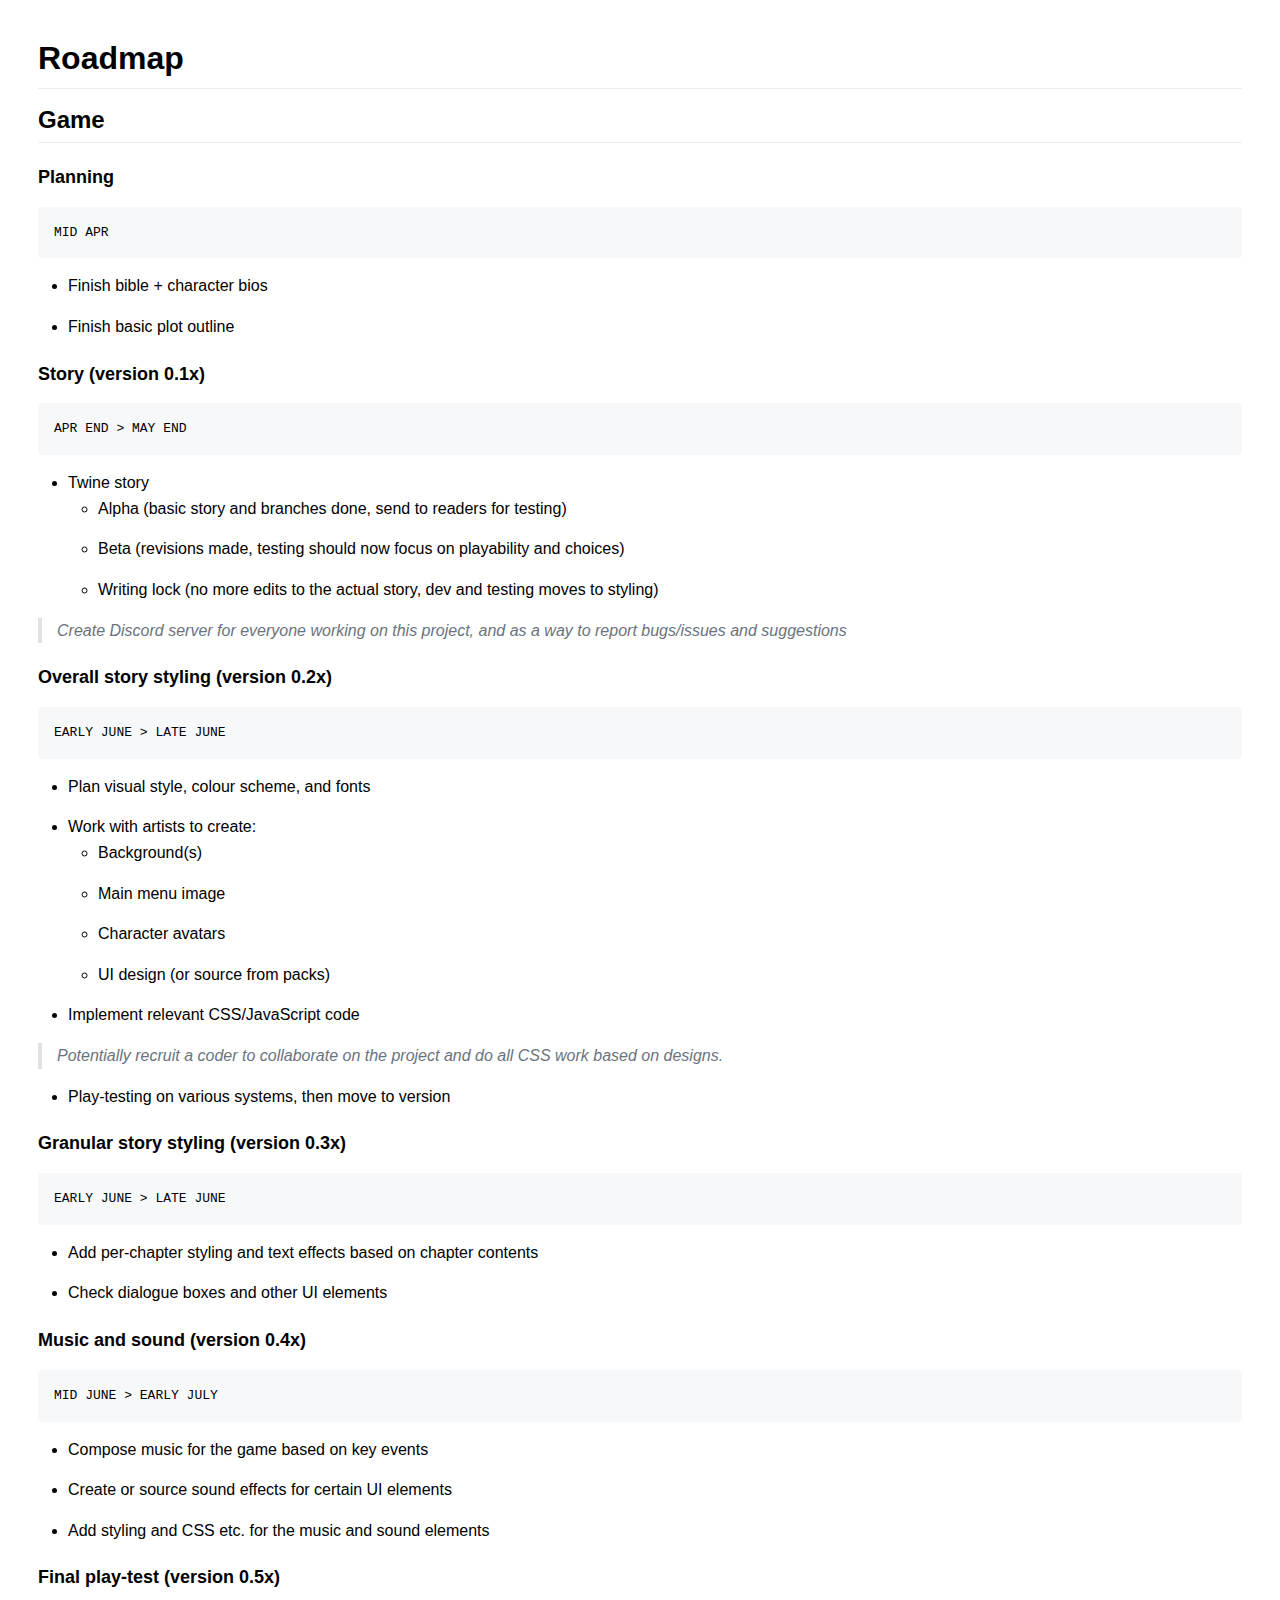
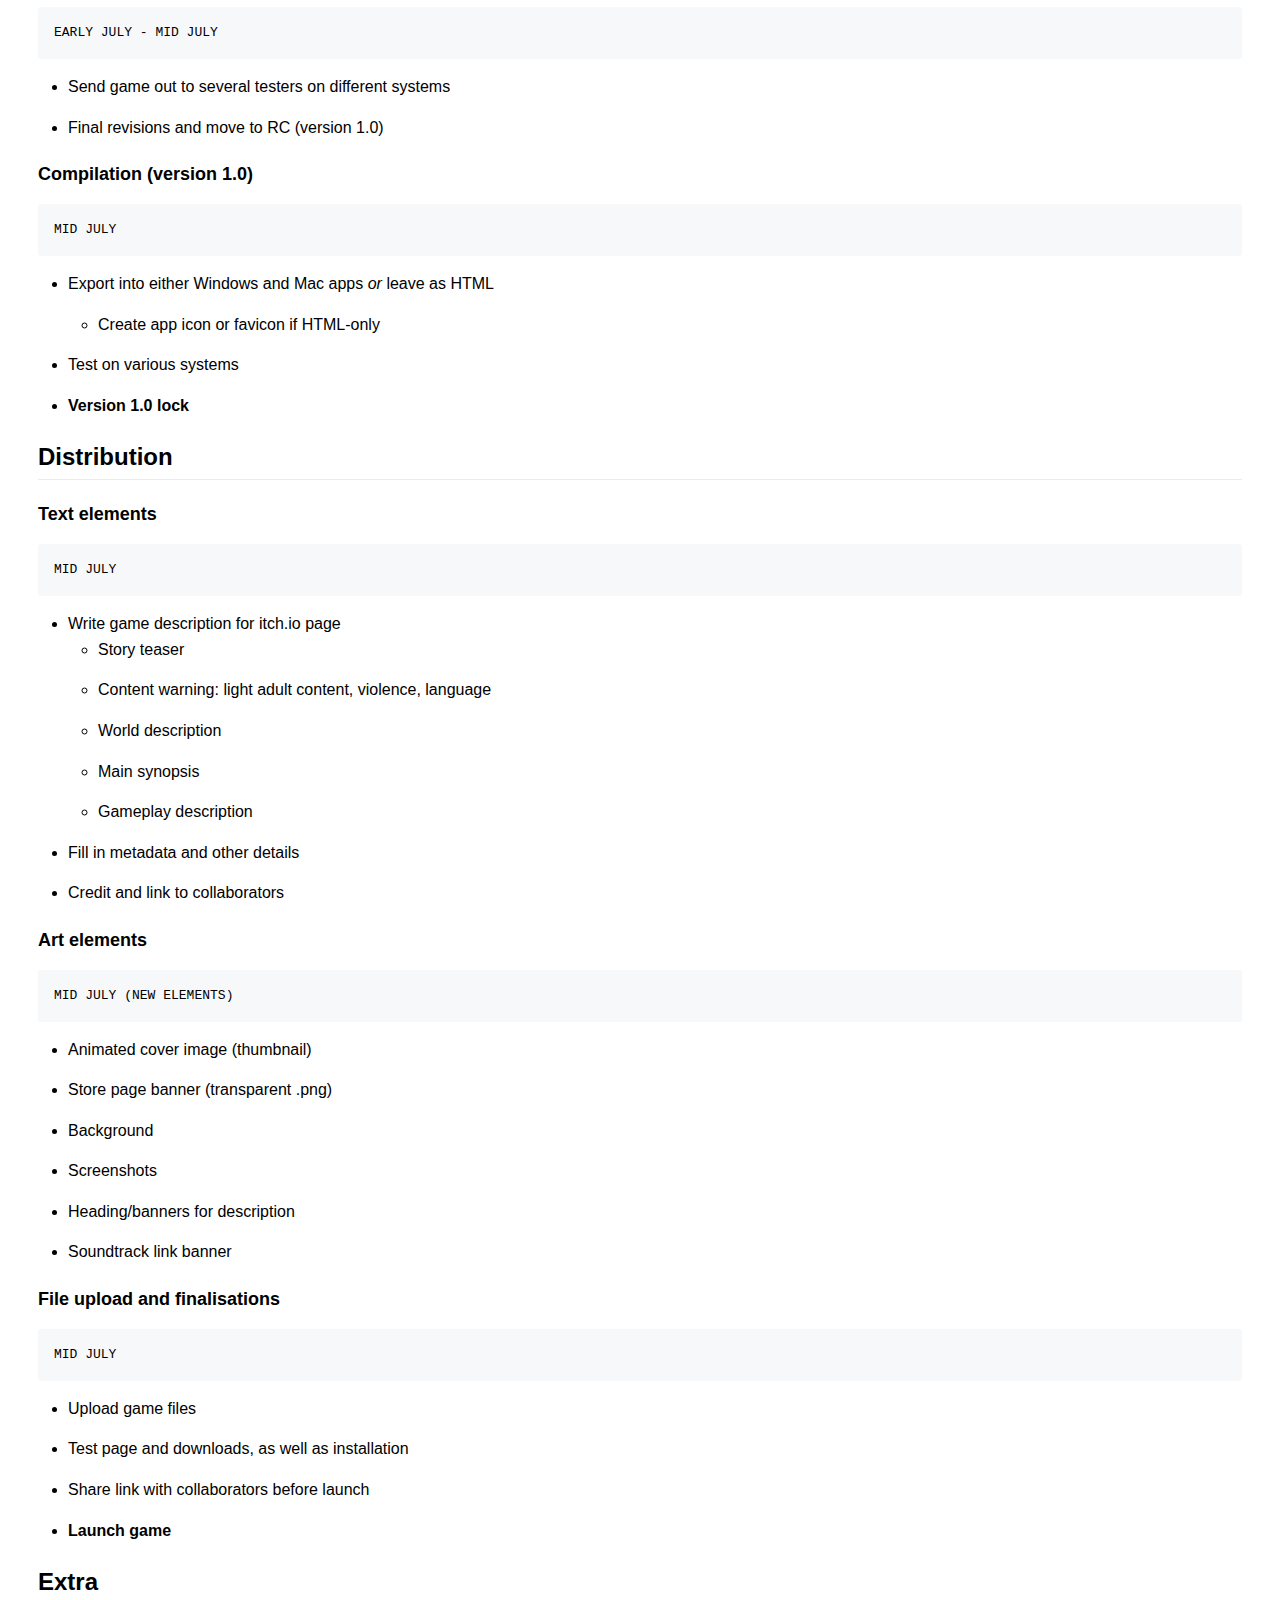
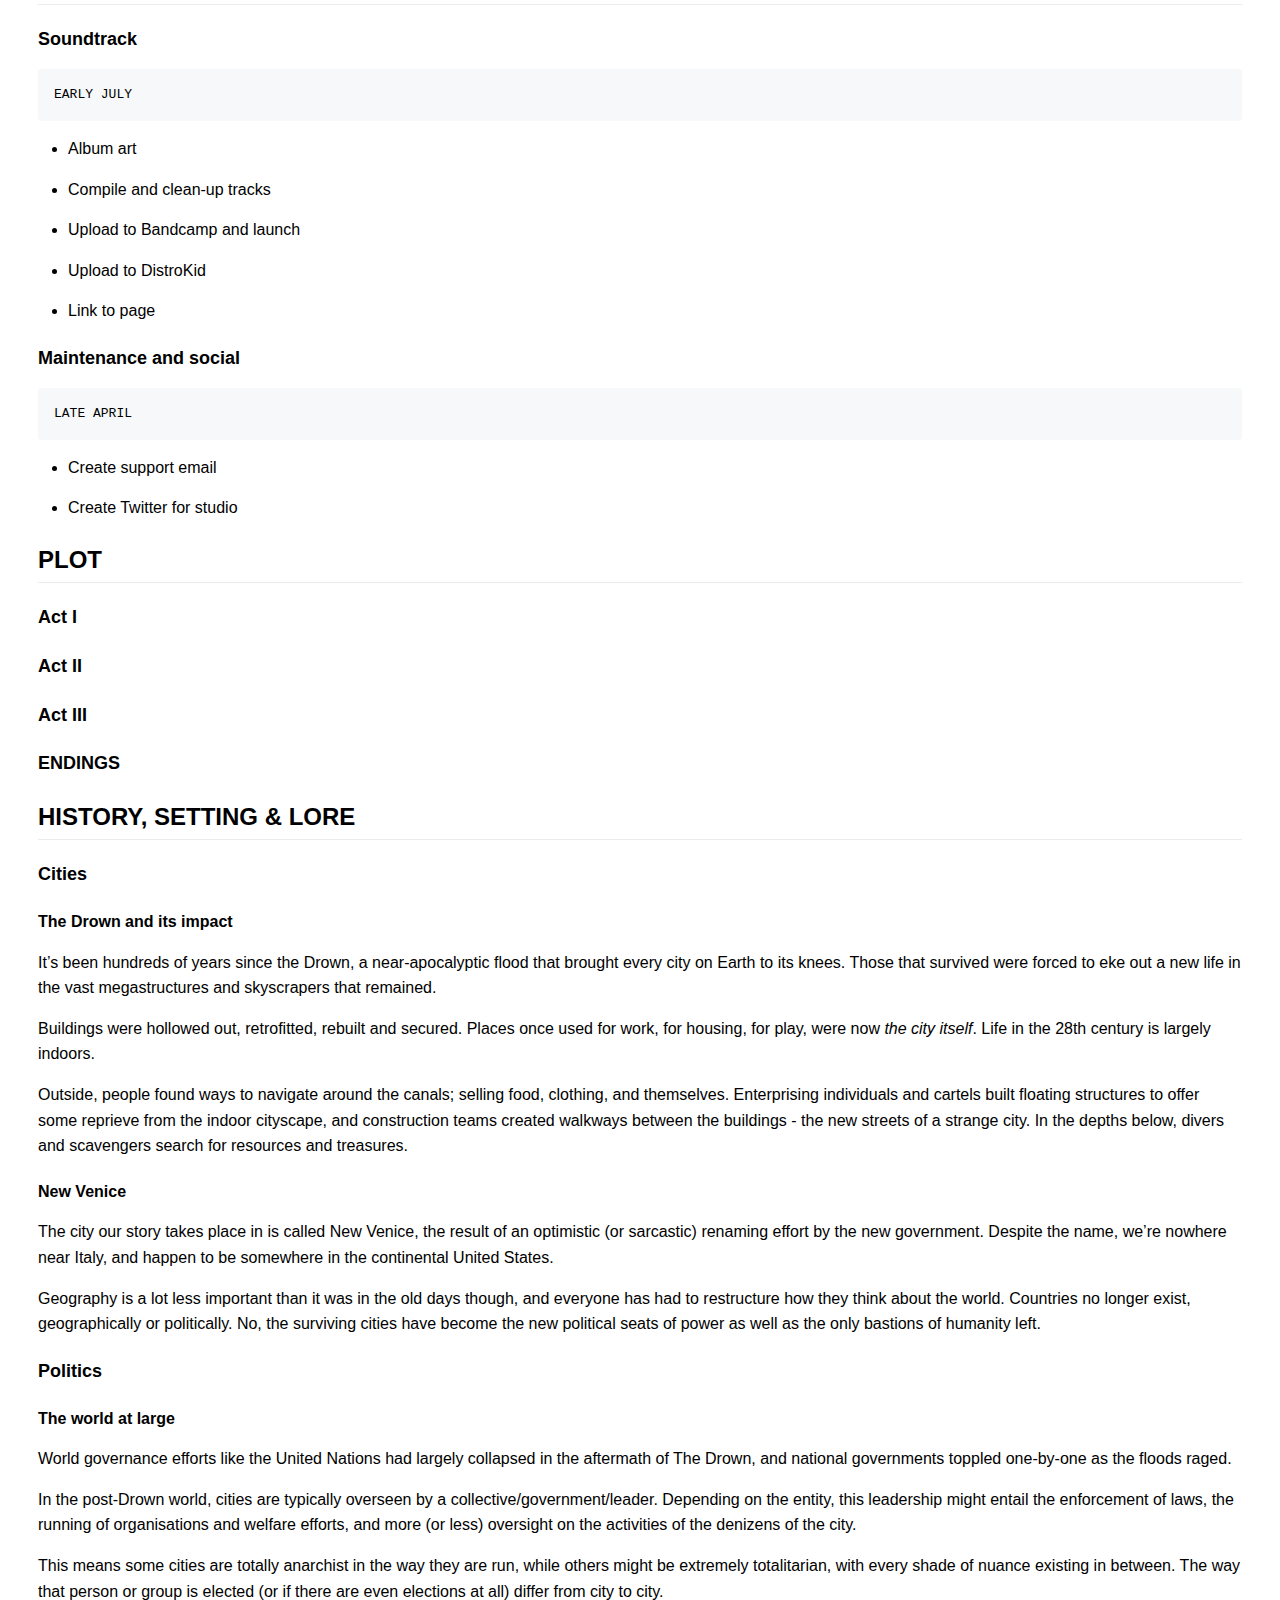
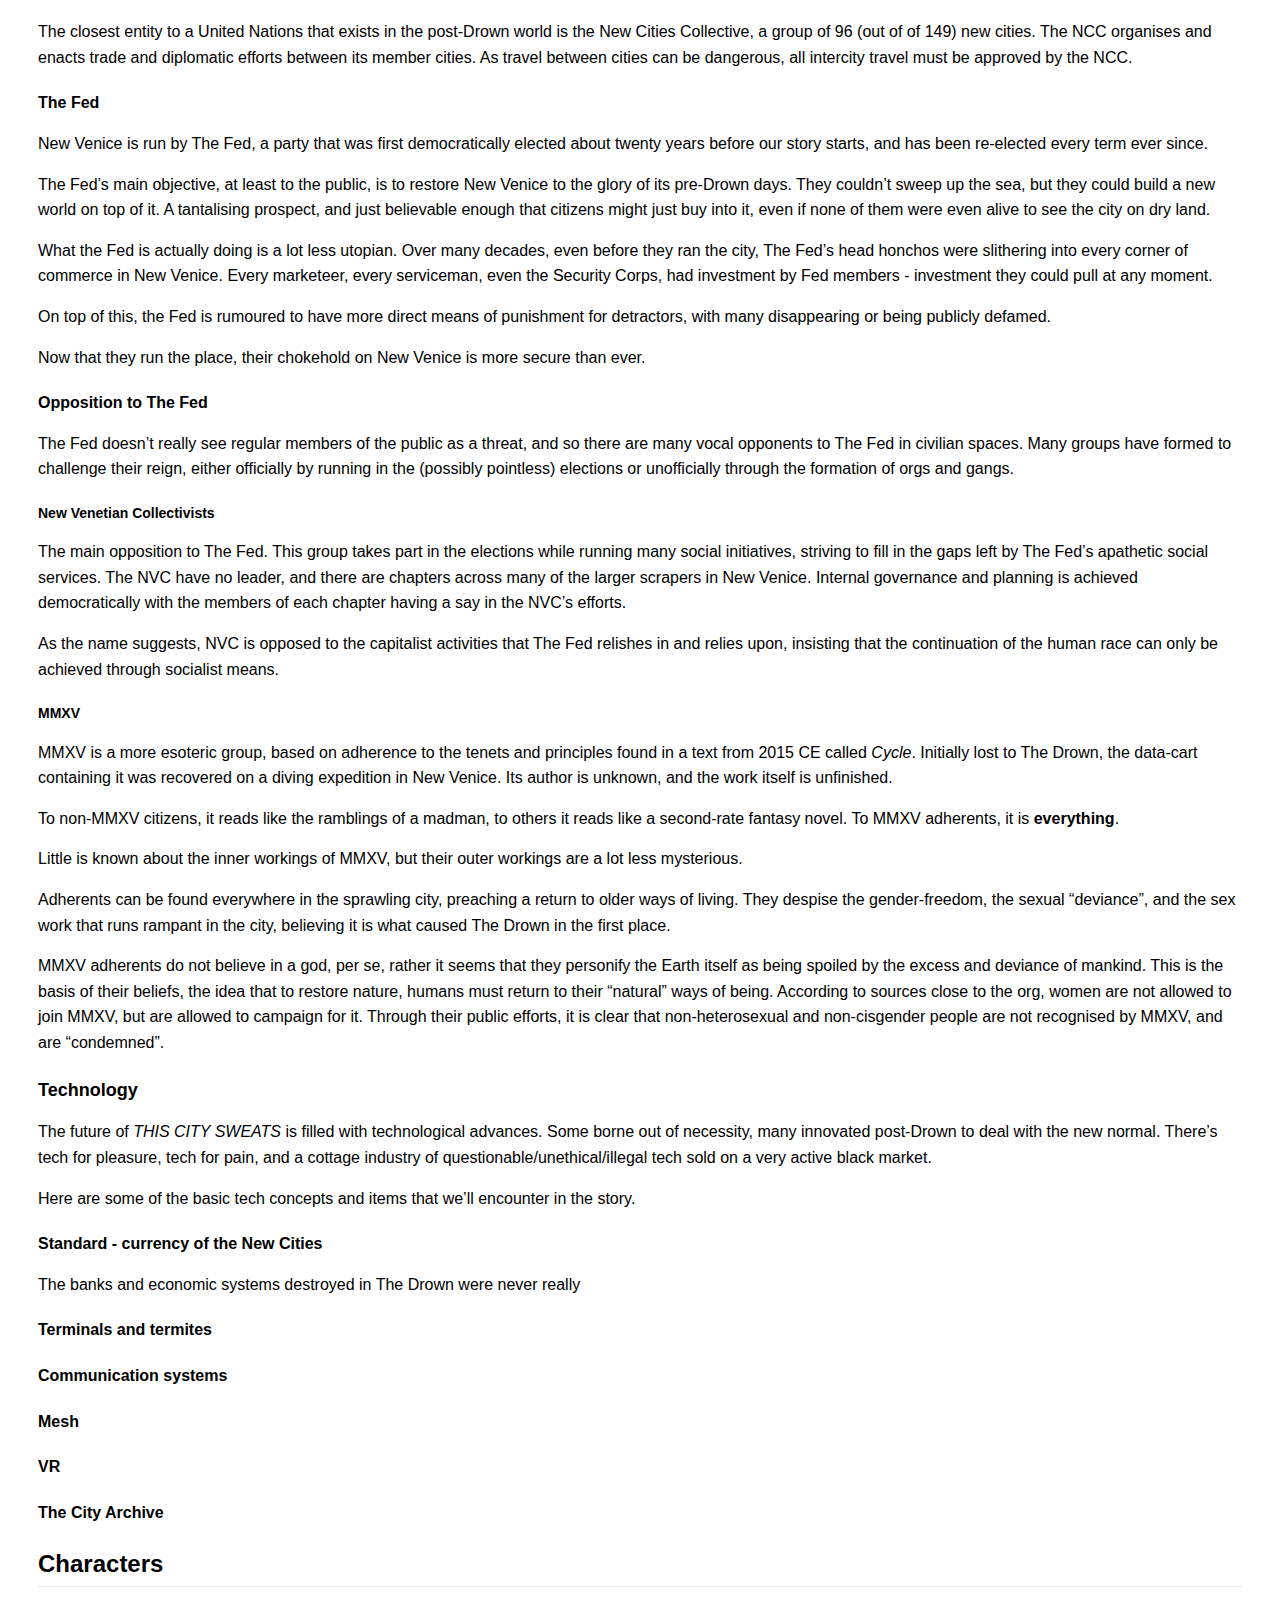
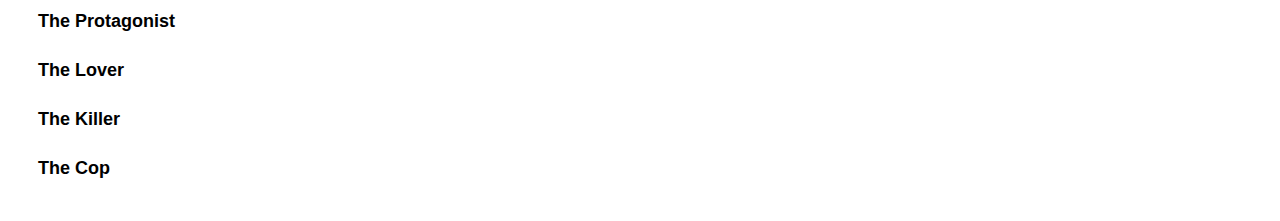
==== index.html @ cfbf61d2 "thiscitysweats_info" ====
<!DOCTYPE html>
<html>
	<head>
		<meta name="viewport" content="width=device-width, initial-scale=1.0">
		<meta charset="utf-8" />
		<link rel="stylesheet" type="text/css" href="css/style.css" />
		<title>Roadmap</title>
	</head>
<body>
<h1>Roadmap</h1>

<h2>Game</h2>

<h3>Planning</h3>

<pre><code>MID APR</code></pre>

<ul>
	<li>Finish bible + character bios</li>
	<li>Finish basic plot outline</li>
</ul>

<h3>Story (version 0.1x)</h3>

<pre><code>APR END &gt; MAY END</code></pre>

<ul>
	<li>Twine story

		<ul>
			<li>Alpha (basic story and branches done, send to readers for testing)</li>
			<li>Beta (revisions made, testing should now focus on playability and choices)</li>
			<li>Writing lock (no more edits to the actual story, dev and testing moves to styling)</li>
		</ul></li>
</ul>

<blockquote>
<p><em>Create Discord server for everyone working on this project, and as a way to report bugs/issues and suggestions </em></p>
</blockquote>

<h3>Overall story styling (version 0.2x)</h3>

<pre><code>EARLY JUNE &gt; LATE JUNE</code></pre>

<ul>
	<li>Plan visual style, colour scheme, and fonts</li>
	<li>Work with artists to create:

		<ul>
			<li>Background(s)</li>
			<li>Main menu image</li>
			<li>Character avatars</li>
			<li>UI design (or source from packs)</li>
		</ul></li>
	<li>Implement relevant CSS/JavaScript code</li>
</ul>

<blockquote>
<p><em>Potentially recruit a coder to collaborate on the project and do all CSS work based on designs.</em></p>
</blockquote>

<ul>
	<li>Play-testing on various systems, then move to version</li>
</ul>

<h3>Granular story styling (version 0.3x)</h3>

<pre><code>EARLY JUNE &gt; LATE JUNE</code></pre>

<ul>
	<li>Add per-chapter styling and text effects based on chapter contents</li>
	<li>Check dialogue boxes and other UI elements</li>
</ul>

<h3>Music and sound (version 0.4x)</h3>

<pre><code>MID JUNE &gt; EARLY JULY</code></pre>

<ul>
	<li>Compose music for the game based on key events</li>
	<li>Create or source sound effects for certain UI elements</li>
	<li>Add styling and CSS etc. for the music and sound elements </li>
</ul>

<h3>Final play-test (version 0.5x)</h3>

<pre><code>EARLY JULY - MID JULY</code></pre>

<ul>
	<li>Send game out to several testers on different systems</li>
	<li>Final revisions and move to RC (version 1.0)</li>
</ul>

<h3>Compilation (version 1.0)</h3>

<pre><code>MID JULY</code></pre>

<ul>
	<li>Export into either Windows and Mac apps <em>or </em>leave as HTML

		<ul>
			<li>Create app icon or favicon if HTML-only</li>
		</ul></li>
	<li>Test on various systems</li>
	<li><strong>Version 1.0 lock</strong></li>
</ul>

<h2>Distribution</h2>

<h3>Text elements</h3>

<pre><code>MID JULY</code></pre>

<ul>
	<li>Write game description for itch.io page

		<ul>
			<li>Story teaser</li>
			<li>Content warning: light adult content, violence, language</li>
			<li>World description</li>
			<li>Main synopsis</li>
			<li>Gameplay description</li>
		</ul></li>
	<li>Fill in metadata and other details</li>
	<li>Credit and link to collaborators</li>
</ul>

<h3>Art elements</h3>

<pre><code>MID JULY (NEW ELEMENTS)</code></pre>

<ul>
	<li>Animated cover image (thumbnail)</li>
	<li>Store page banner (transparent .png)</li>
	<li>Background</li>
	<li>Screenshots</li>
	<li>Heading/banners for description</li>
	<li>Soundtrack link banner</li>
</ul>

<h3>File upload and finalisations</h3>

<pre><code>MID JULY</code></pre>

<ul>
	<li>Upload game files</li>
	<li>Test page and downloads, as well as installation</li>
	<li>Share link with collaborators before launch</li>
	<li><strong>Launch game</strong></li>
</ul>

<h2>Extra</h2>

<h3>Soundtrack</h3>

<pre><code>EARLY JULY</code></pre>

<ul>
	<li>Album art</li>
	<li>Compile and clean-up tracks </li>
	<li>Upload to Bandcamp and launch</li>
	<li>Upload to DistroKid</li>
	<li>Link to page</li>
</ul>

<h3>Maintenance and social</h3>

<pre><code>LATE APRIL</code></pre>

<ul>
	<li>Create support email</li>
	<li>Create Twitter for studio</li>
</ul>

<h2>PLOT</h2>

<h3>Act I</h3>

<h3>Act II</h3>

<h3>Act III</h3>

<h3>ENDINGS</h3>

<h2>HISTORY, SETTING &amp; LORE</h2>

<h3>Cities</h3>

<h4>The Drown and its impact</h4>

<p>It’s been hundreds of years since the Drown, a near-apocalyptic flood that brought every city on Earth to its knees. Those that survived were forced to eke out a new life in the vast megastructures and skyscrapers that remained.</p>

<p>Buildings were hollowed out, retrofitted, rebuilt and secured. Places once used for work, for housing, for play, were now <em>the city itself</em>. Life in the 28th century is largely indoors.</p>

<p>Outside, people found ways to navigate around the canals; selling food, clothing, and themselves. Enterprising individuals and cartels built floating structures to offer some reprieve from the indoor cityscape, and construction teams created walkways between the buildings - the new streets of a strange city. In the depths below, divers and scavengers search for resources and treasures.</p>

<h4>New Venice</h4>

<p>The city our story takes place in is called New Venice, the result of an optimistic (or sarcastic) renaming effort by the new government. Despite the name, we’re nowhere near Italy, and happen to be somewhere in the continental United States. </p>

<p>Geography is a lot less important than it was in the old days though, and everyone has had to restructure how they think about the world. Countries no longer exist, geographically or politically. No, the surviving cities have become the new political seats of power as well as the only bastions of humanity left.</p>

<p></p>

<h3>Politics</h3>

<h4>The world at large</h4>

<p>World governance efforts like the United Nations had largely collapsed in the aftermath of The Drown, and national governments toppled one-by-one as the floods raged.</p>

<p>In the post-Drown world, cities are typically overseen by a collective/government/leader. Depending on the entity, this leadership might entail the enforcement of laws, the running of organisations and welfare efforts, and more (or less) oversight on the activities of the denizens of the city. </p>

<p>This means some cities are totally anarchist in the way they are run, while others might be extremely totalitarian, with every shade of nuance existing in between. The way that person or group is elected (or if there are even elections at all) differ from city to city.</p>

<p>The closest entity to a United Nations that exists in the post-Drown world is the New Cities Collective, a group of 96 (out of of 149) new cities. The NCC organises and enacts trade and diplomatic efforts between its member cities. As travel between cities can be dangerous, all intercity travel must be approved by the NCC.</p>

<h4>The Fed</h4>

<p>New Venice is run by The Fed, a party that was first democratically elected about twenty years before our story starts, and has been re-elected every term ever since. </p>

<p>The Fed’s main objective, at least to the public, is to restore New Venice to the glory of its pre-Drown days. They couldn’t sweep up the sea, but they could build a new world on top of it. A tantalising prospect, and just believable enough that citizens might just buy into it, even if none of them were even alive to see the city on dry land.</p>

<p>What the Fed is actually doing is a lot less utopian. Over many decades, even before they ran the city, The Fed’s head honchos were slithering into every corner of commerce in New Venice. Every marketeer, every serviceman, even the Security Corps, had investment by Fed members - investment they could pull at any moment.</p>

<p>On top of this, the Fed is rumoured to have more direct means of punishment for detractors, with many disappearing or being publicly defamed.</p>

<p>Now that they run the place, their chokehold on New Venice is more secure than ever.</p>

<h4>Opposition to The Fed</h4>

<p>The Fed doesn’t really see regular members of the public as a threat, and so there are many vocal opponents to The Fed in civilian spaces. Many groups have formed to challenge their reign, either officially by running in the (possibly pointless) elections or unofficially through the formation of orgs and gangs.</p>

<h5>New Venetian Collectivists</h5>

<p>The main opposition to The Fed. This group takes part in the elections while running many social initiatives, striving to fill in the gaps left by The Fed’s apathetic social services. The NVC have no leader, and there are chapters across many of the larger scrapers in New Venice. Internal governance and planning is achieved democratically with the members of each chapter having a say in the NVC’s efforts. </p>

<p>As the name suggests, NVC is opposed to the capitalist activities that The Fed relishes in and relies upon, insisting that the continuation of the human race can only be achieved through socialist means.</p>

<h5>MMXV</h5>

<p>MMXV is a more esoteric group, based on adherence to the tenets and principles found in a text from 2015 CE called <em>Cycle</em>. Initially lost to The Drown, the data-cart containing it was recovered on a diving expedition in New Venice. Its author is unknown, and the work itself is unfinished. </p>

<p>To non-MMXV citizens, it reads like the ramblings of a madman, to others it reads like a second-rate fantasy novel. To MMXV adherents, it is <strong>everything</strong>.</p>

<p>Little is known about the inner workings of MMXV, but their outer workings are a lot less mysterious. </p>

<p>Adherents can be found everywhere in the sprawling city, preaching a return to older ways of living. They despise the gender-freedom, the sexual “deviance”, and the sex work that runs rampant in the city, believing it is what caused The Drown in the first place.</p>

<p>MMXV adherents do not believe in a god, per se, rather it seems that they personify the Earth itself as being spoiled by the excess and deviance of mankind. This is the basis of their beliefs, the idea that to restore nature, humans must return to their “natural” ways of being. According to sources close to the org, women are not allowed to join MMXV, but are allowed to campaign for it. Through their public efforts, it is clear that non-heterosexual and non-cisgender people are not recognised by MMXV, and are “condemned”. </p>

<h3>Technology</h3>

<p>The future of <em>THIS CITY SWEATS</em> is filled with technological advances. Some borne out of necessity, many innovated post-Drown to deal with the new normal. There’s tech for pleasure, tech for pain, and a cottage industry of questionable/unethical/illegal tech sold on a very active black market.</p>

<p>Here are some of the basic tech concepts and items that we’ll encounter in the story.</p>

<h4>Standard - currency of the New Cities</h4>

<p>The banks and economic systems destroyed in The Drown were never really</p>

<h4>Terminals and termites</h4>

<p></p>

<h4>Communication systems</h4>

<p></p>

<h4>Mesh</h4>

<p></p>

<h4>VR</h4>

<p></p>

<h4>The City Archive</h4>

<p></p>

<h2>Characters</h2>

<h3>The Protagonist</h3>

<h3>The Lover</h3>

<h3>The Killer</h3>

<h3>The Cop</h3>

</body>
</html>
---- css/style.css ----
body {
	font-family: -apple-system, BlinkMacSystemFont, Helvetica, arial, sans-serif;
	font-size: 16px;
	line-height: 1.6;
	padding-top: 10px;
	padding-bottom: 10px;
	background-color: white;
	padding: 30px;
}

body > *:first-child {
	margin-top: 0 !important;
}

body > *:last-child {
	margin-bottom: 0 !important;
}

a {
	color: #0366d6;
	text-decoration: none;
}

a.absent {
	color: #cc0000;
}

a.anchor {
	display: block;
	padding-left: 30px;
	margin-left: -30px;
	cursor: pointer;
	position: absolute;
	top: 0;
	left: 0;
	bottom: 0;
}

h1, h2, h3, h4, h5, h6 {
	margin: 20px 0 10px;
	padding: 0;
	font-weight: bold;
	-webkit-font-smoothing: antialiased;
	cursor: text;
	position: relative;
}

h1 tt, h1 code {
	font-size: inherit;
}

h2 tt, h2 code {
	font-size: inherit;
}

h3 tt, h3 code {
	font-size: inherit;
}

h4 tt, h4 code {
	font-size: inherit;
}

h5 tt, h5 code {
	font-size: inherit;
}

h6 tt, h6 code {
	font-size: inherit;
}

h1 {
	font-size: 2em;
	line-height: 1.25;
	color: black;
	border-bottom: 1px solid #eaecef;
	padding-bottom: .3em;
	margin-bottom: 16px;
}

h2 {
	font-size: 1.5em;
	line-height: 1.25;
	color: black;
	border-bottom: 1px solid #eaecef;
	padding-bottom: .3em;
	margin-bottom: 16px;
	margin-top: 24px;
}

h3 {
	font-size: 18px;
}

h4 {
	font-size: 16px;
}

h5 {
	font-size: 14px;
}

h6 {
	color: #777777;
	font-size: 14px;
}

p, blockquote, ul, ol, dl, li, table, pre {
	margin: 15px 0;
}

hr {
	background-color: #e1e4e8;
	border: 0 none;
	color: #cccccc;
	height: .25em;
	padding: 0;
	margin: 24px 0;
}

body > h2:first-child {
	margin-top: 0;
	padding-top: 0;
}

body > h1:first-child {
	margin-top: 0;
	padding-top: 0;
}

body > h1:first-child + h2 {
	margin-top: 0;
	padding-top: 0;
}

dy > h3:first-child, body > h4:first-child, body > h5:first-child, body > h6:first-child {
	margin-top: 0;
	padding-top: 0;
}

a:first-child h1, a:first-child h2, a:first-child h3, a:first-child h4, a:first-child h5, a:first-child h6 {
	margin-top: 0;
	padding-top: 0;
}

h1 p, h2 p, h3 p, h4 p, h5 p, h6 p {
	margin-top: 0;
}

li p.first {
	display: inline-block;
}

ul, ol {
	padding-left: 30px;
}

ol#footnotes {
	padding-top: 15px;
	background: transparent url([data-uri]) repeat-x 0 0;
}

ul :first-child, ol :first-child {
	margin-top: 0;
}

ul :last-child, ol :last-child {
	margin-bottom: 0;
}

dl {
  padding: 0;
}

dl dt {
	font-size: 14px;
	font-weight: bold;
	font-style: italic;
	padding: 0;
	margin: 15px 0 5px;
}

dl dt:first-child {
	padding: 0;
}

dl dt > :first-child {
	margin-top: 0;
}

dl dt > :last-child {
	margin-bottom: 0;
}

dl dd {
	margin: 0 0 15px;
	padding: 0 15px;
}

dl dd > :first-child {
	margin-top: 0;
}

dl dd > :last-child {
	margin-bottom: 0;
}

blockquote {
	border-left: 4px solid #dfe2e5;
	padding: 0 15px;
	color: #6a737d;
}

blockquote > :first-child {
	margin-top: 0;
}

blockquote > :last-child {
	margin-bottom: 0;
}

table {
	padding: 0;
}

table tr {
	border-top: 1px solid #cccccc;
	background-color: white;
	margin: 0;
	padding: 0;
}

table tr:nth-child(2n) {
	background-color: #f8f8f8;
}

table tr th {
	font-weight: bold;
	border: 1px solid #cccccc;
	text-align: left;
	margin: 0;
	padding: 6px 13px;
}

table tr td {
	border: 1px solid #cccccc;
	text-align: left;
	margin: 0;
	padding: 6px 13px;
}

table tr th :first-child, table tr td :first-child {
	margin-top: 0;
}

table tr th :last-child, table tr td :last-child {
	margin-bottom: 0;
}

img {
	max-width: 100%;
}

span.frame {
	display: block;
	overflow: hidden;
}

span.frame > span {
	border: 1px solid #dddddd;
	display: block;
	float: left;
	overflow: hidden;
	margin: 13px 0 0;
	padding: 7px;
	width: auto;
}

span.frame span img {
	display: block;
	float: left;
}

span.frame span span {
	clear: both;
	color: #333333;
	display: block;
	padding: 5px 0 0;
}

span.align-center {
	display: block;
	overflow: hidden;
	clear: both;
}

span.align-center > span {
	display: block;
	overflow: hidden;
	margin: 13px auto 0;
	text-align: center;
}

span.align-center span img {
	margin: 0 auto;
	text-align: center;
}

span.align-right {
	display: block;
	overflow: hidden;
	clear: both;
}

span.align-right > span {
	display: block;
	overflow: hidden;
	margin: 13px 0 0;
	text-align: right;
}

span.align-right span img {
	margin: 0;
	text-align: right;
}

span.float-left {
	display: block;
	margin-right: 13px;
	overflow: hidden;
	float: left;
}

span.float-left span {
	margin: 13px 0 0;
}

span.float-right {
	display: block;
	margin-left: 13px;
	overflow: hidden;
	float: right;
}

span.float-right > span {
	display: block;
	overflow: hidden;
	margin: 13px auto 0;
	text-align: right;
}

code, pre, tt {
	font-family: SFMono-Regular,Consolas,Liberation Mono,Menlo,Courier,monospace;
	line-height: 1.45;
}

code, tt {
	font-size: 85%;
	margin: 0 2px;
	padding: .2em .4em;
	white-space: nowrap;
	background-color: rgba(27,31,35,.05);
	border-radius: 3px;
}

pre code {
	font-size: inherit;
	margin: 0;
	padding: 0;
	white-space: pre;
	border: none;
	background: transparent;
}

.highlight pre {
	background-color: #f6f8fa;
	font-size: 13px;
	line-height: 19px;
	overflow: auto;
	padding: 6px 10px;
	border-radius: 3px;
}

pre {
	background-color: #f6f8fa;
	font-size: 13px;
	line-height: 19px;
	overflow: auto;
	padding: 16px;
	border-radius: 3px;
}

pre code, pre tt {
	background-color: transparent;
	border: none;
}

.syntax-all {
}

.syntax-entity {
	color: #6f42c1;
}

.syntax-tag {
	color: #22863a;
}

.syntax-keyword {
	color: #d73a49;
}

.syntax-parameter {
	color: #24292e;
}

.syntax-string {
	color: #003878;
}

.syntax-constant {
	color: #005cc5;
}

.syntax-variable {
	color: #e36209;
}

.syntax-escape {
	font-weight: bold;
	color:       #22863a;
}

.syntax-comment {
	color: #6a737d;
}

.syntax-error {
	color: #b31d28;
}

/* Markup Highlighting */

.syntax-heading {
	font-weight: bold;
	color:       #005cc5;
}

.syntax-italic {
	font-style: italic;
	color:      #24292e;
}

.syntax-bold {
	font-weight: bold;
	color:       #24292e;
}

.syntax-deleted {
	color:            #b31d28;
	background-color: #ffeef0;
}

.syntax-inserted {
	color:            #22863a;
	background-color: #f0fff4;
}

.syntax-changed {
	color:            #e36209;
	background-color: #ffebda;
}

.syntax-link {
	text-decoration: underline;
	color:           #032f62;
}

.syntax-list {
	color: #e36209;
}

@keyframes highfade {
	0% {
		background-color: none;
	}
	20% {
		background-color: yellow;
	}
	100% {
		background-color: none;
	}
}

@-webkit-keyframes highfade {
	0% {
		background-color: none;
	}
	20% {
		background-color: yellow;
	}
	100% {
		background-color: none;
	}
}
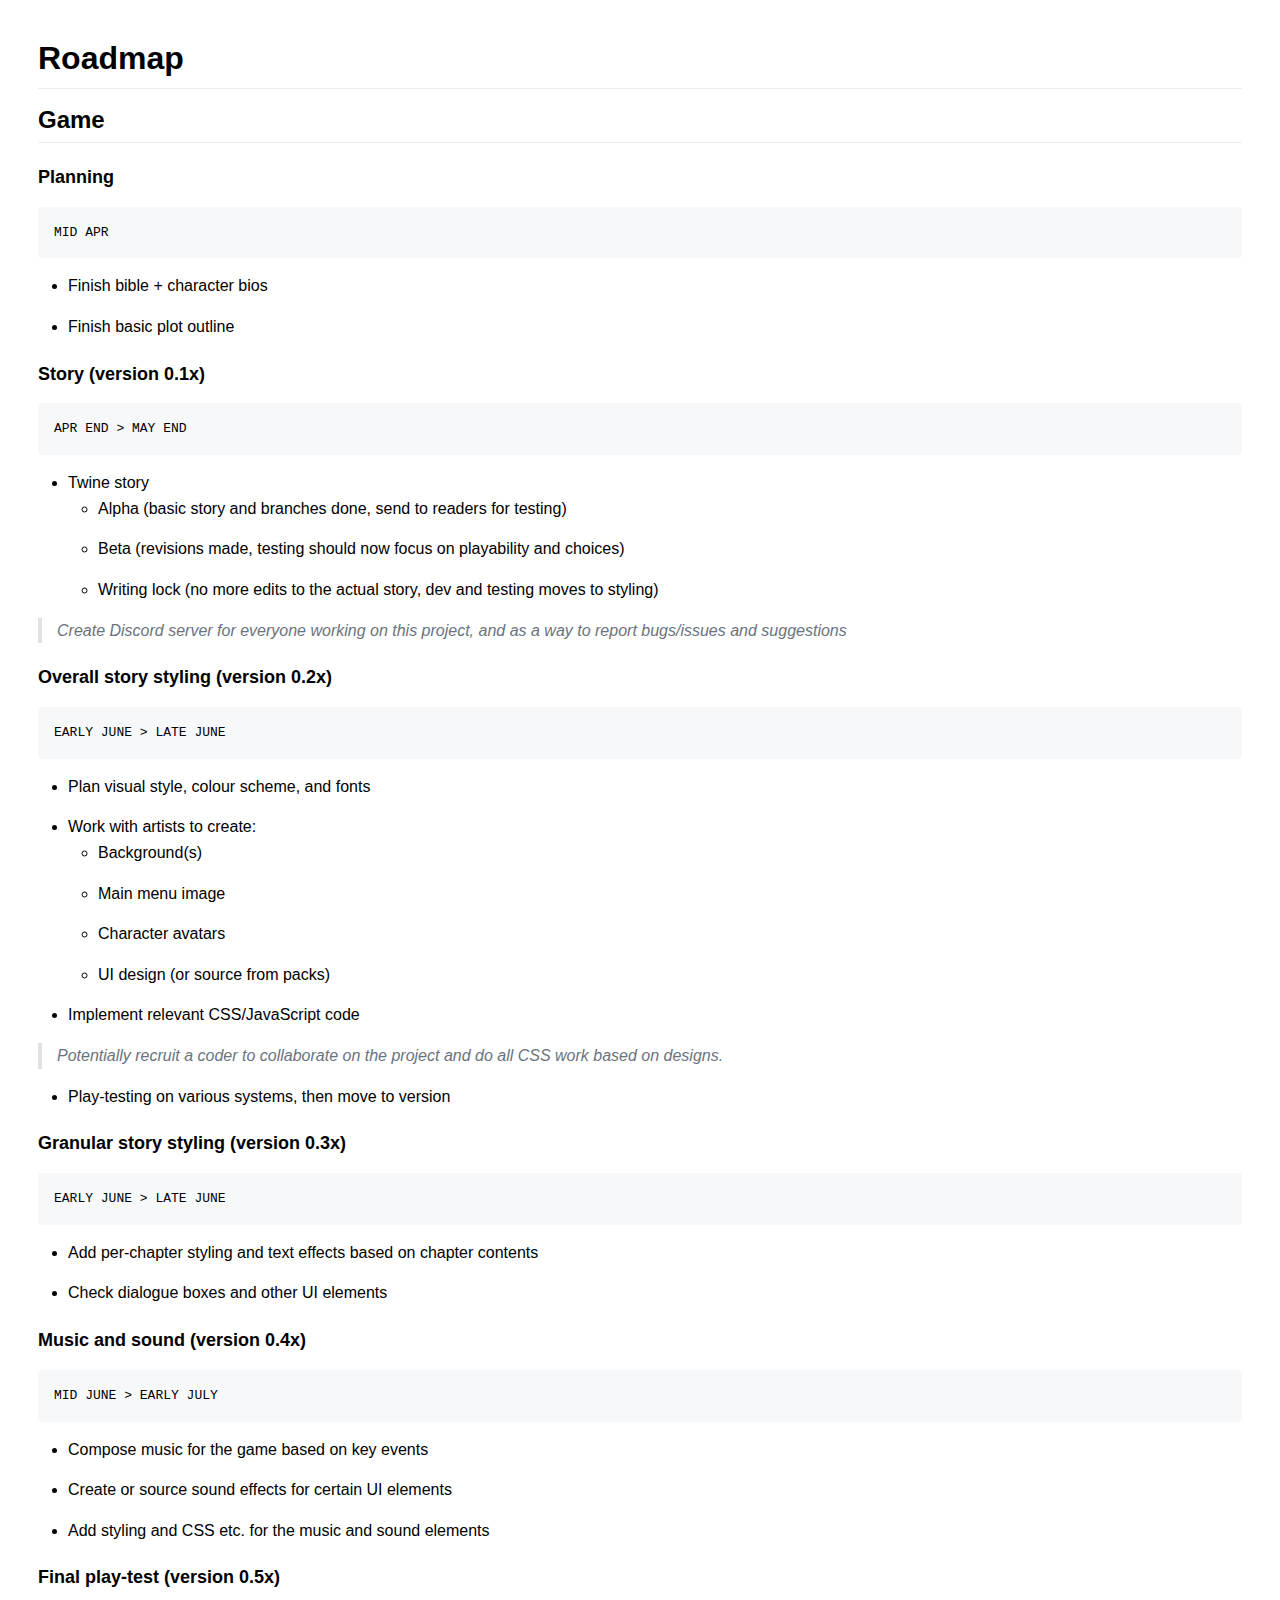
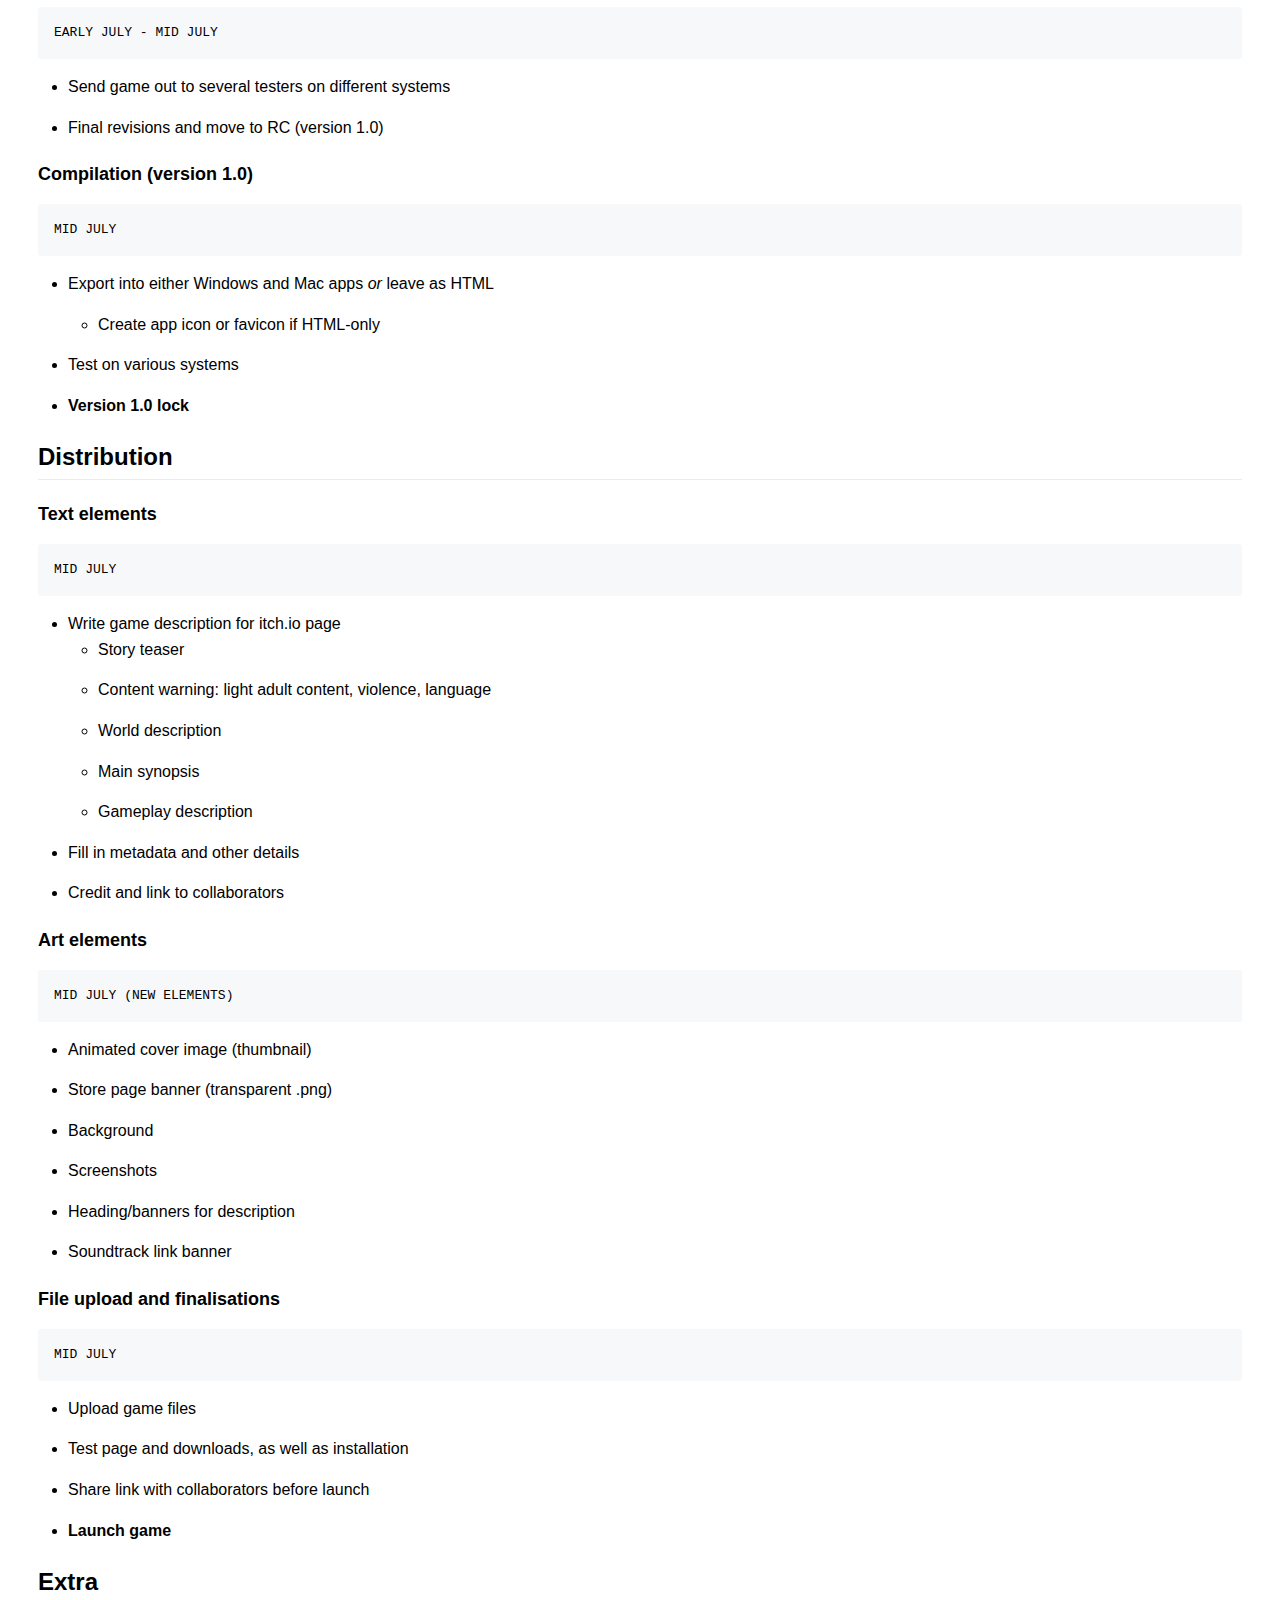
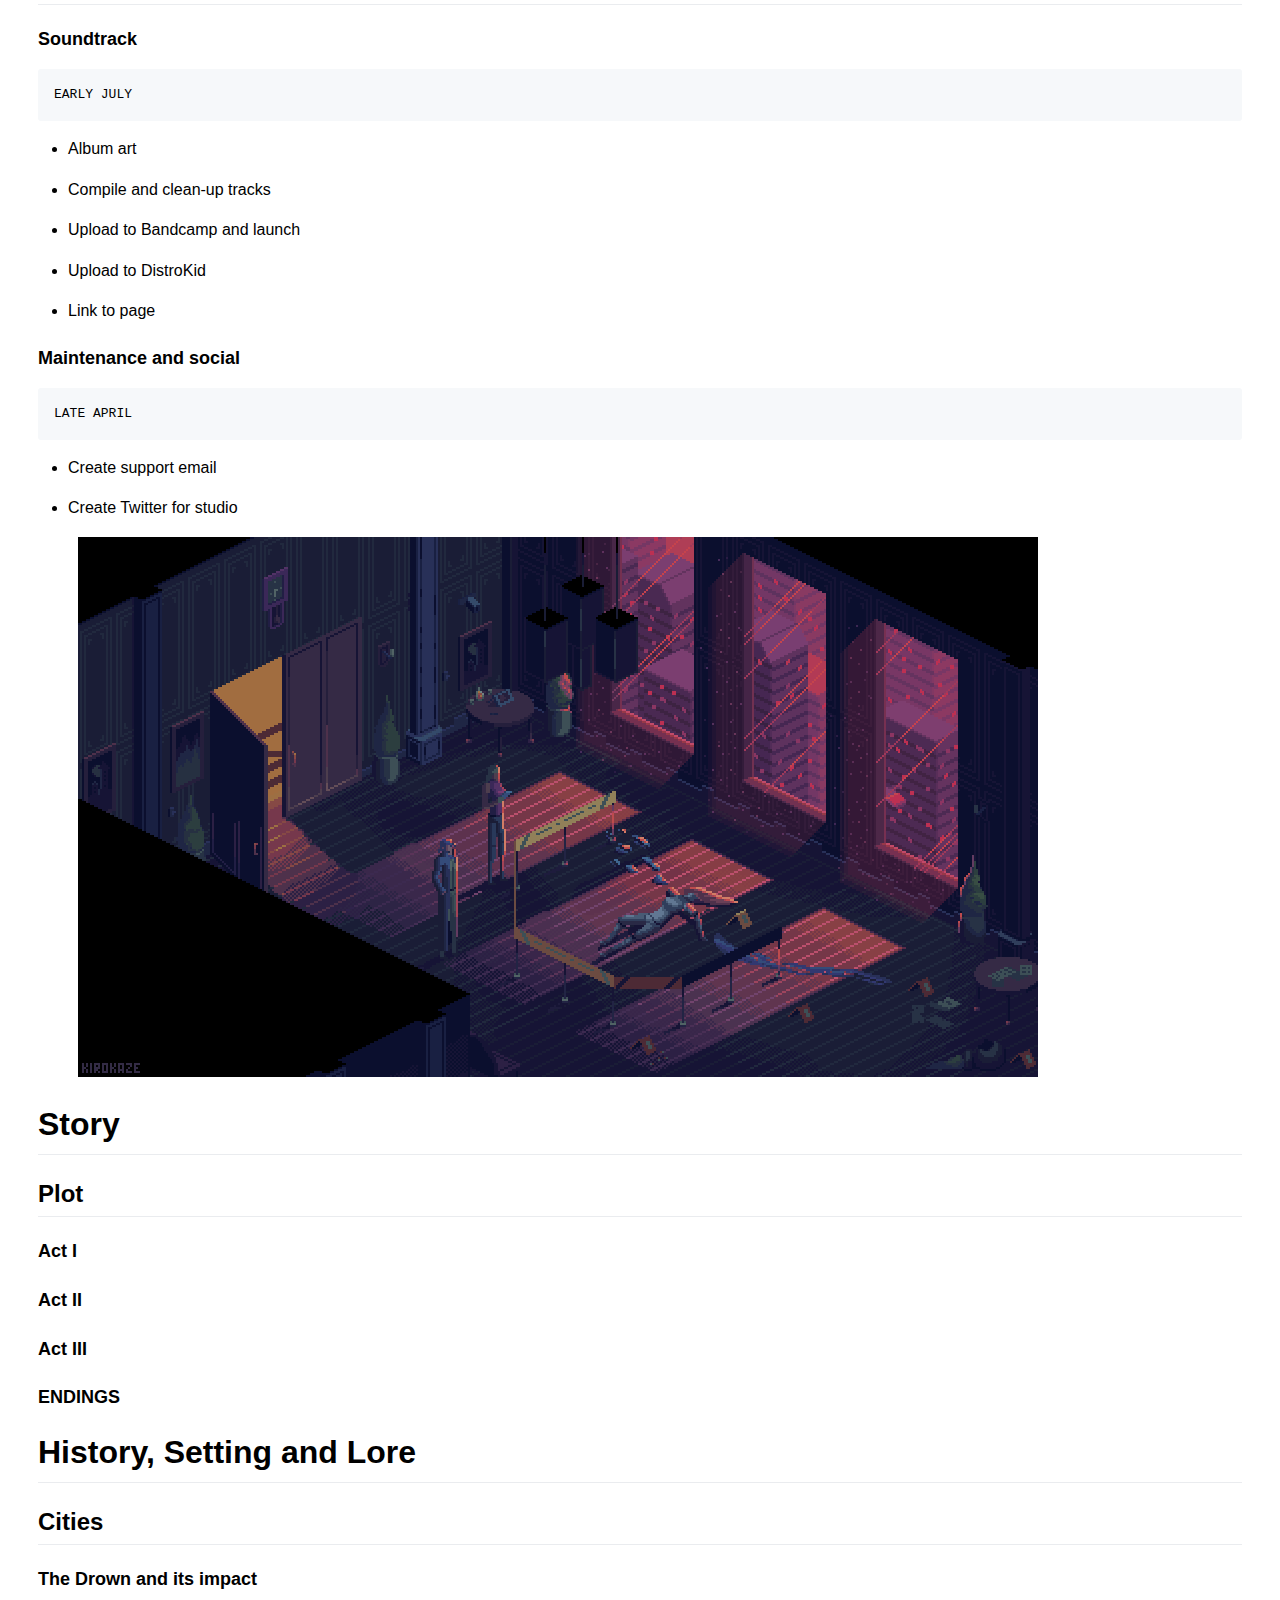
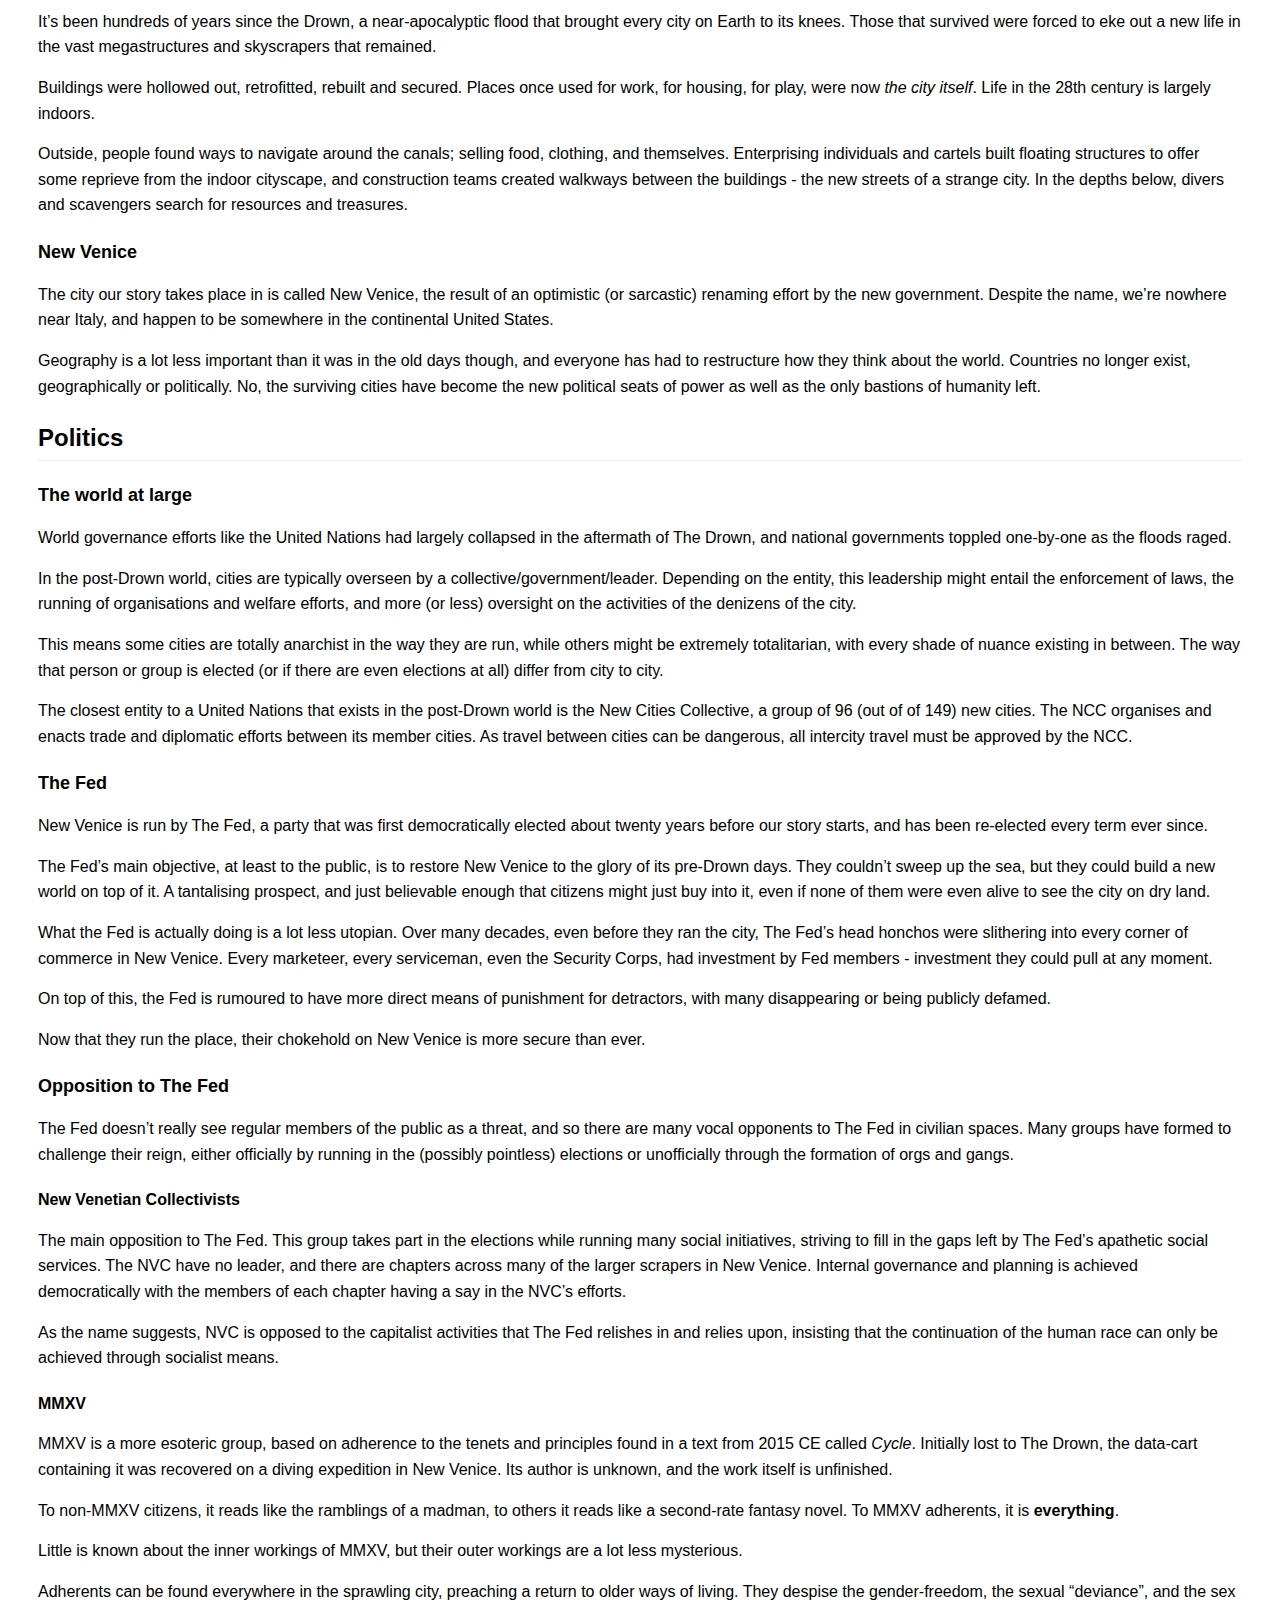
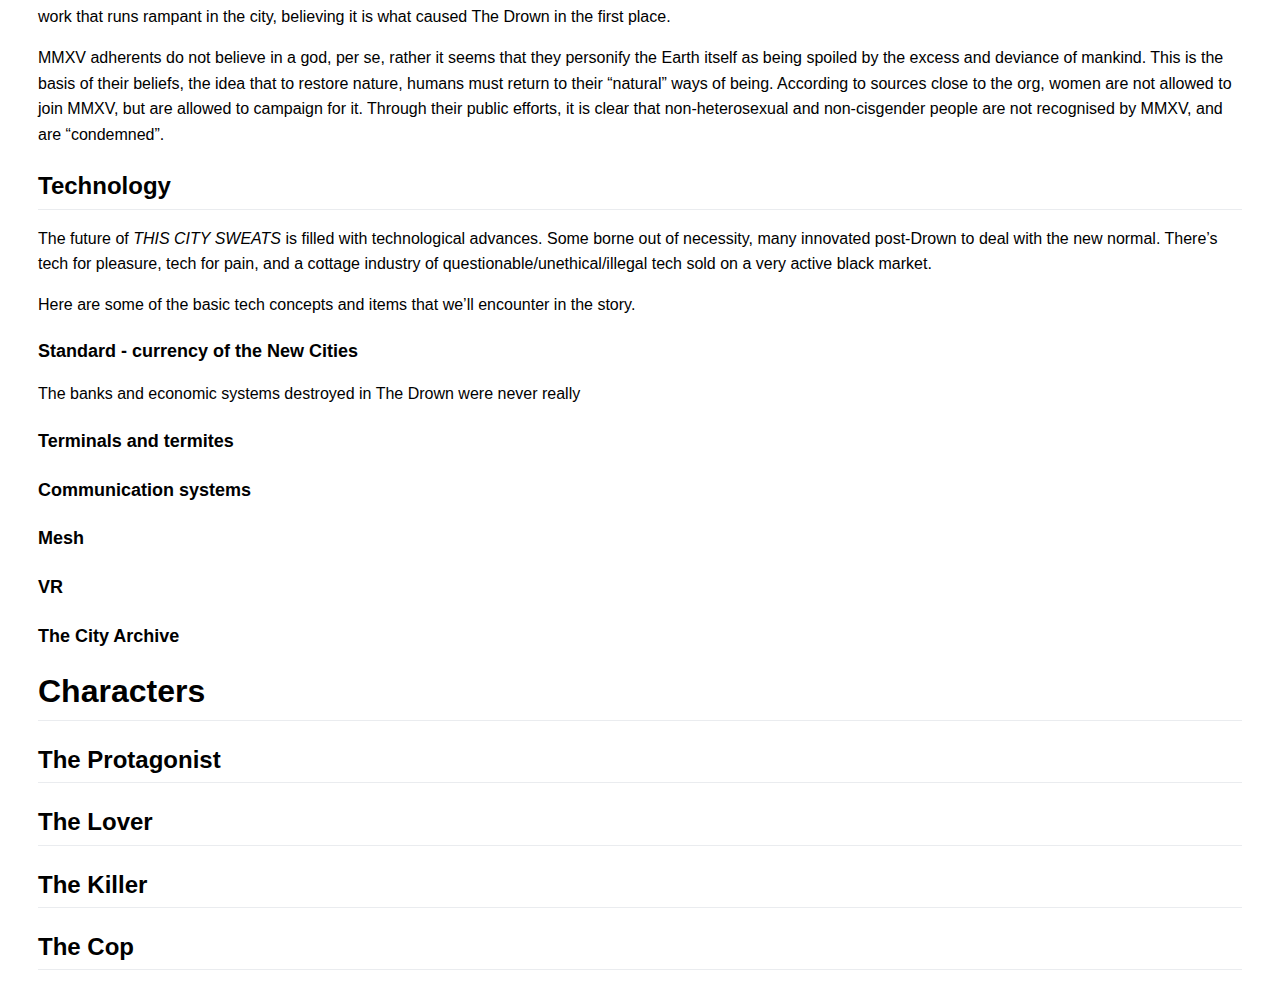
==== commit 219f98b8: "General updates" ====
--- a/index.html
+++ b/index.html
@@ -172,7 +172,11 @@
 	<li>Create Twitter for studio</li>
 </ul>
 
-<h2>PLOT</h2>
+<figure><img src="db1ludm-f5f35cb7-07d5-42ce-8168-048e4b29a978.gif"/></figure>
+
+<h1>Story</h1>
+
+<h2>Plot</h2>
 
 <h3>Act I</h3>
 
@@ -182,11 +186,11 @@
 
 <h3>ENDINGS</h3>
 
-<h2>HISTORY, SETTING &amp; LORE</h2>
-
-<h3>Cities</h3>
-
-<h4>The Drown and its impact</h4>
+<h1>History, Setting and Lore</h1>
+
+<h2>Cities</h2>
+
+<h3>The Drown and its impact</h3>
 
 <p>It’s been hundreds of years since the Drown, a near-apocalyptic flood that brought every city on Earth to its knees. Those that survived were forced to eke out a new life in the vast megastructures and skyscrapers that remained.</p>
 
@@ -194,7 +198,7 @@
 
 <p>Outside, people found ways to navigate around the canals; selling food, clothing, and themselves. Enterprising individuals and cartels built floating structures to offer some reprieve from the indoor cityscape, and construction teams created walkways between the buildings - the new streets of a strange city. In the depths below, divers and scavengers search for resources and treasures.</p>
 
-<h4>New Venice</h4>
+<h3>New Venice</h3>
 
 <p>The city our story takes place in is called New Venice, the result of an optimistic (or sarcastic) renaming effort by the new government. Despite the name, we’re nowhere near Italy, and happen to be somewhere in the continental United States. </p>
 
@@ -202,9 +206,9 @@
 
 <p></p>
 
-<h3>Politics</h3>
-
-<h4>The world at large</h4>
+<h2>Politics</h2>
+
+<h3>The world at large</h3>
 
 <p>World governance efforts like the United Nations had largely collapsed in the aftermath of The Drown, and national governments toppled one-by-one as the floods raged.</p>
 
@@ -214,7 +218,7 @@
 
 <p>The closest entity to a United Nations that exists in the post-Drown world is the New Cities Collective, a group of 96 (out of of 149) new cities. The NCC organises and enacts trade and diplomatic efforts between its member cities. As travel between cities can be dangerous, all intercity travel must be approved by the NCC.</p>
 
-<h4>The Fed</h4>
+<h3>The Fed</h3>
 
 <p>New Venice is run by The Fed, a party that was first democratically elected about twenty years before our story starts, and has been re-elected every term ever since. </p>
 
@@ -226,17 +230,17 @@
 
 <p>Now that they run the place, their chokehold on New Venice is more secure than ever.</p>
 
-<h4>Opposition to The Fed</h4>
+<h3>Opposition to The Fed</h3>
 
 <p>The Fed doesn’t really see regular members of the public as a threat, and so there are many vocal opponents to The Fed in civilian spaces. Many groups have formed to challenge their reign, either officially by running in the (possibly pointless) elections or unofficially through the formation of orgs and gangs.</p>
 
-<h5>New Venetian Collectivists</h5>
+<h4>New Venetian Collectivists</h4>
 
 <p>The main opposition to The Fed. This group takes part in the elections while running many social initiatives, striving to fill in the gaps left by The Fed’s apathetic social services. The NVC have no leader, and there are chapters across many of the larger scrapers in New Venice. Internal governance and planning is achieved democratically with the members of each chapter having a say in the NVC’s efforts. </p>
 
 <p>As the name suggests, NVC is opposed to the capitalist activities that The Fed relishes in and relies upon, insisting that the continuation of the human race can only be achieved through socialist means.</p>
 
-<h5>MMXV</h5>
+<h4>MMXV</h4>
 
 <p>MMXV is a more esoteric group, based on adherence to the tenets and principles found in a text from 2015 CE called <em>Cycle</em>. Initially lost to The Drown, the data-cart containing it was recovered on a diving expedition in New Venice. Its author is unknown, and the work itself is unfinished. </p>
 
@@ -248,45 +252,45 @@
 
 <p>MMXV adherents do not believe in a god, per se, rather it seems that they personify the Earth itself as being spoiled by the excess and deviance of mankind. This is the basis of their beliefs, the idea that to restore nature, humans must return to their “natural” ways of being. According to sources close to the org, women are not allowed to join MMXV, but are allowed to campaign for it. Through their public efforts, it is clear that non-heterosexual and non-cisgender people are not recognised by MMXV, and are “condemned”. </p>
 
-<h3>Technology</h3>
+<h2>Technology</h2>
 
 <p>The future of <em>THIS CITY SWEATS</em> is filled with technological advances. Some borne out of necessity, many innovated post-Drown to deal with the new normal. There’s tech for pleasure, tech for pain, and a cottage industry of questionable/unethical/illegal tech sold on a very active black market.</p>
 
 <p>Here are some of the basic tech concepts and items that we’ll encounter in the story.</p>
 
-<h4>Standard - currency of the New Cities</h4>
+<h3>Standard - currency of the New Cities</h3>
 
 <p>The banks and economic systems destroyed in The Drown were never really</p>
 
-<h4>Terminals and termites</h4>
-
-<p></p>
-
-<h4>Communication systems</h4>
-
-<p></p>
-
-<h4>Mesh</h4>
-
-<p></p>
-
-<h4>VR</h4>
-
-<p></p>
-
-<h4>The City Archive</h4>
-
-<p></p>
-
-<h2>Characters</h2>
-
-<h3>The Protagonist</h3>
-
-<h3>The Lover</h3>
-
-<h3>The Killer</h3>
-
-<h3>The Cop</h3>
+<h3>Terminals and termites</h3>
+
+<p></p>
+
+<h3>Communication systems</h3>
+
+<p></p>
+
+<h3>Mesh</h3>
+
+<p></p>
+
+<h3>VR</h3>
+
+<p></p>
+
+<h3>The City Archive</h3>
+
+<p></p>
+
+<h1>Characters</h1>
+
+<h2>The Protagonist</h2>
+
+<h2>The Lover</h2>
+
+<h2>The Killer</h2>
+
+<h2>The Cop</h2>
 
 </body>
 </html>
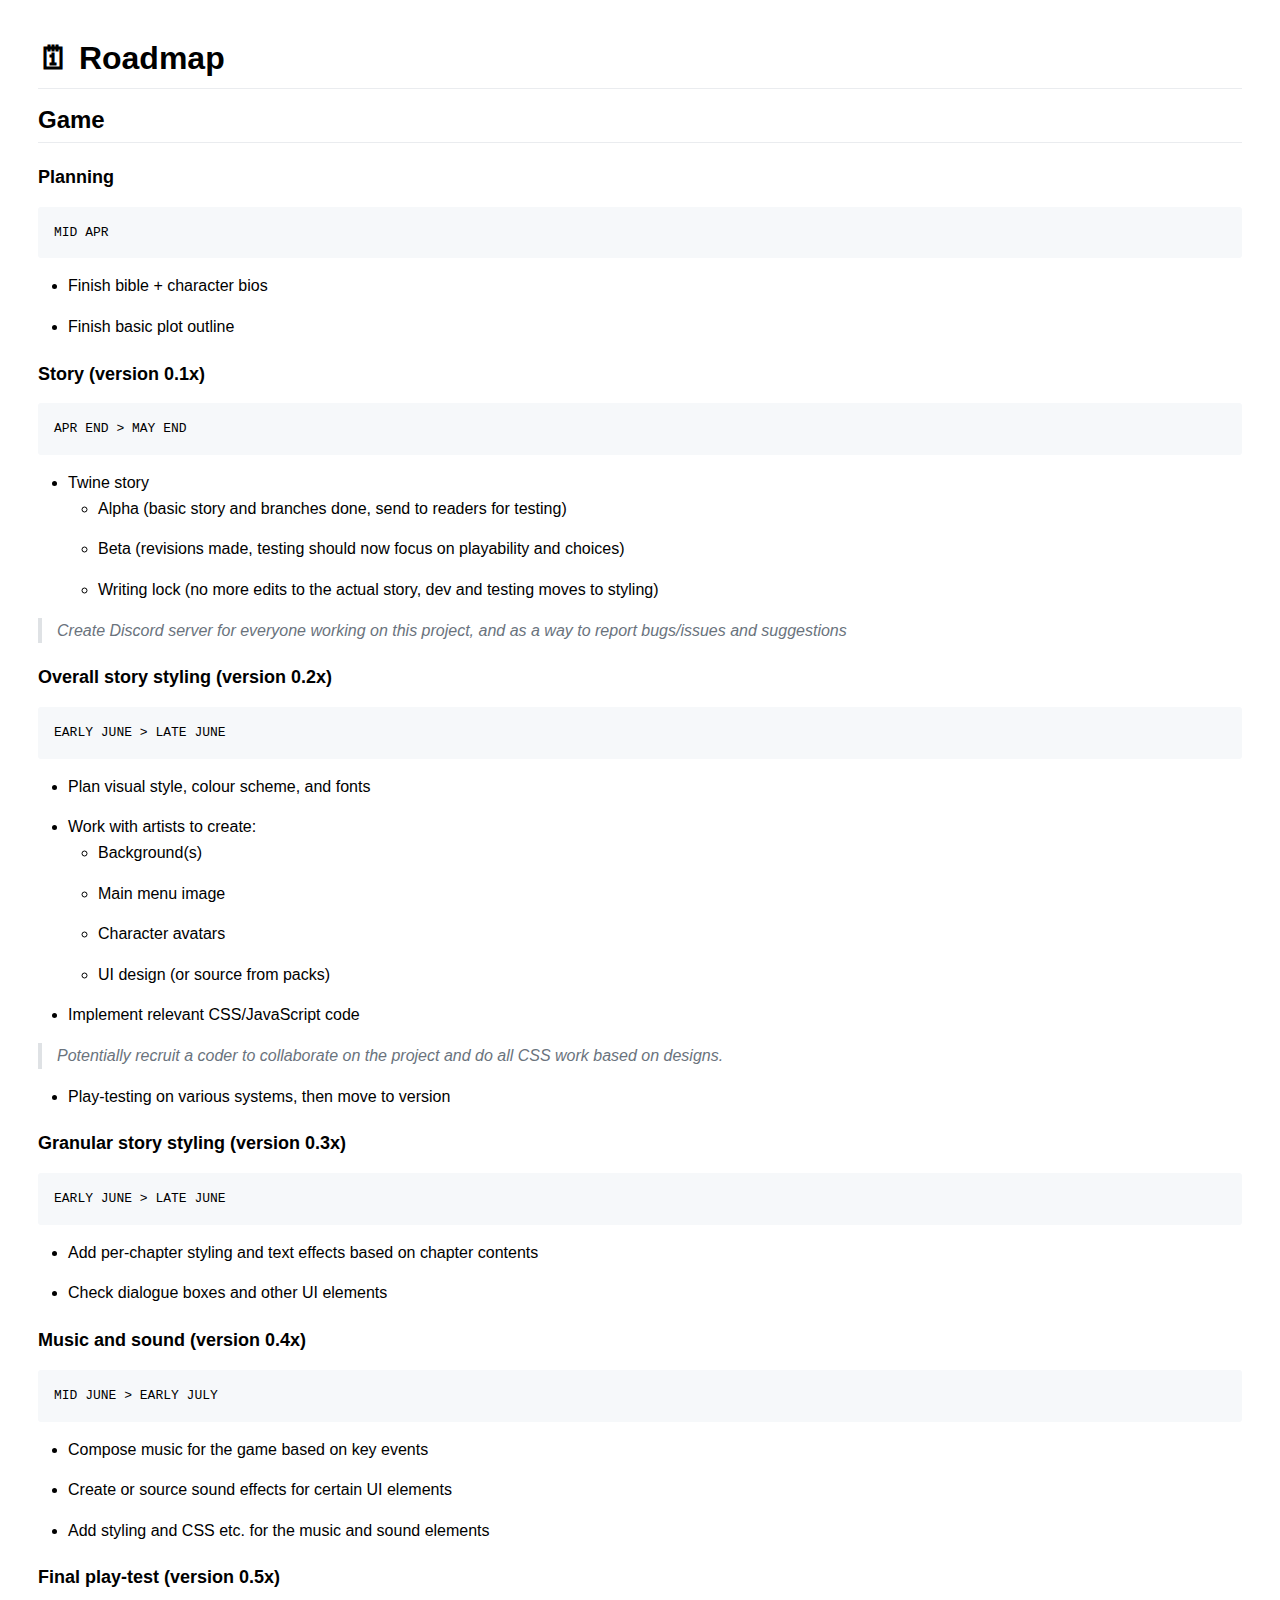
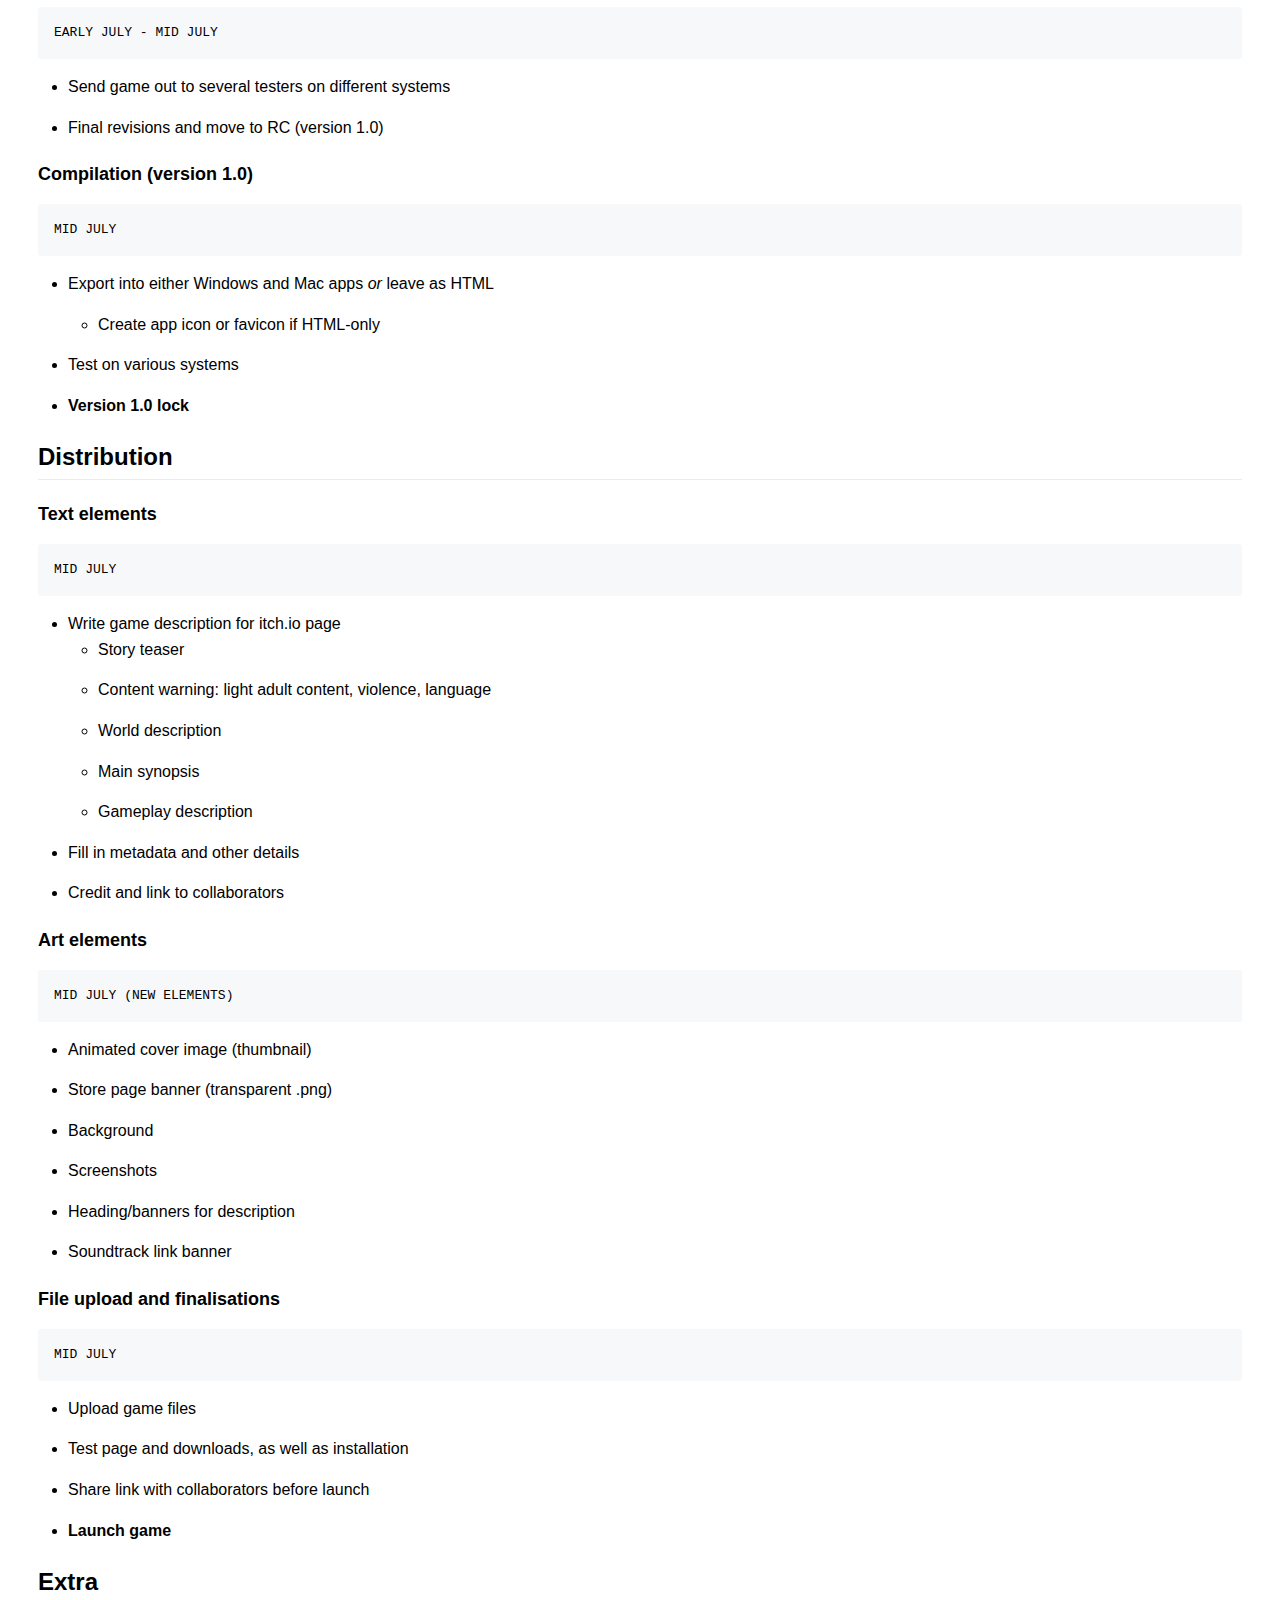
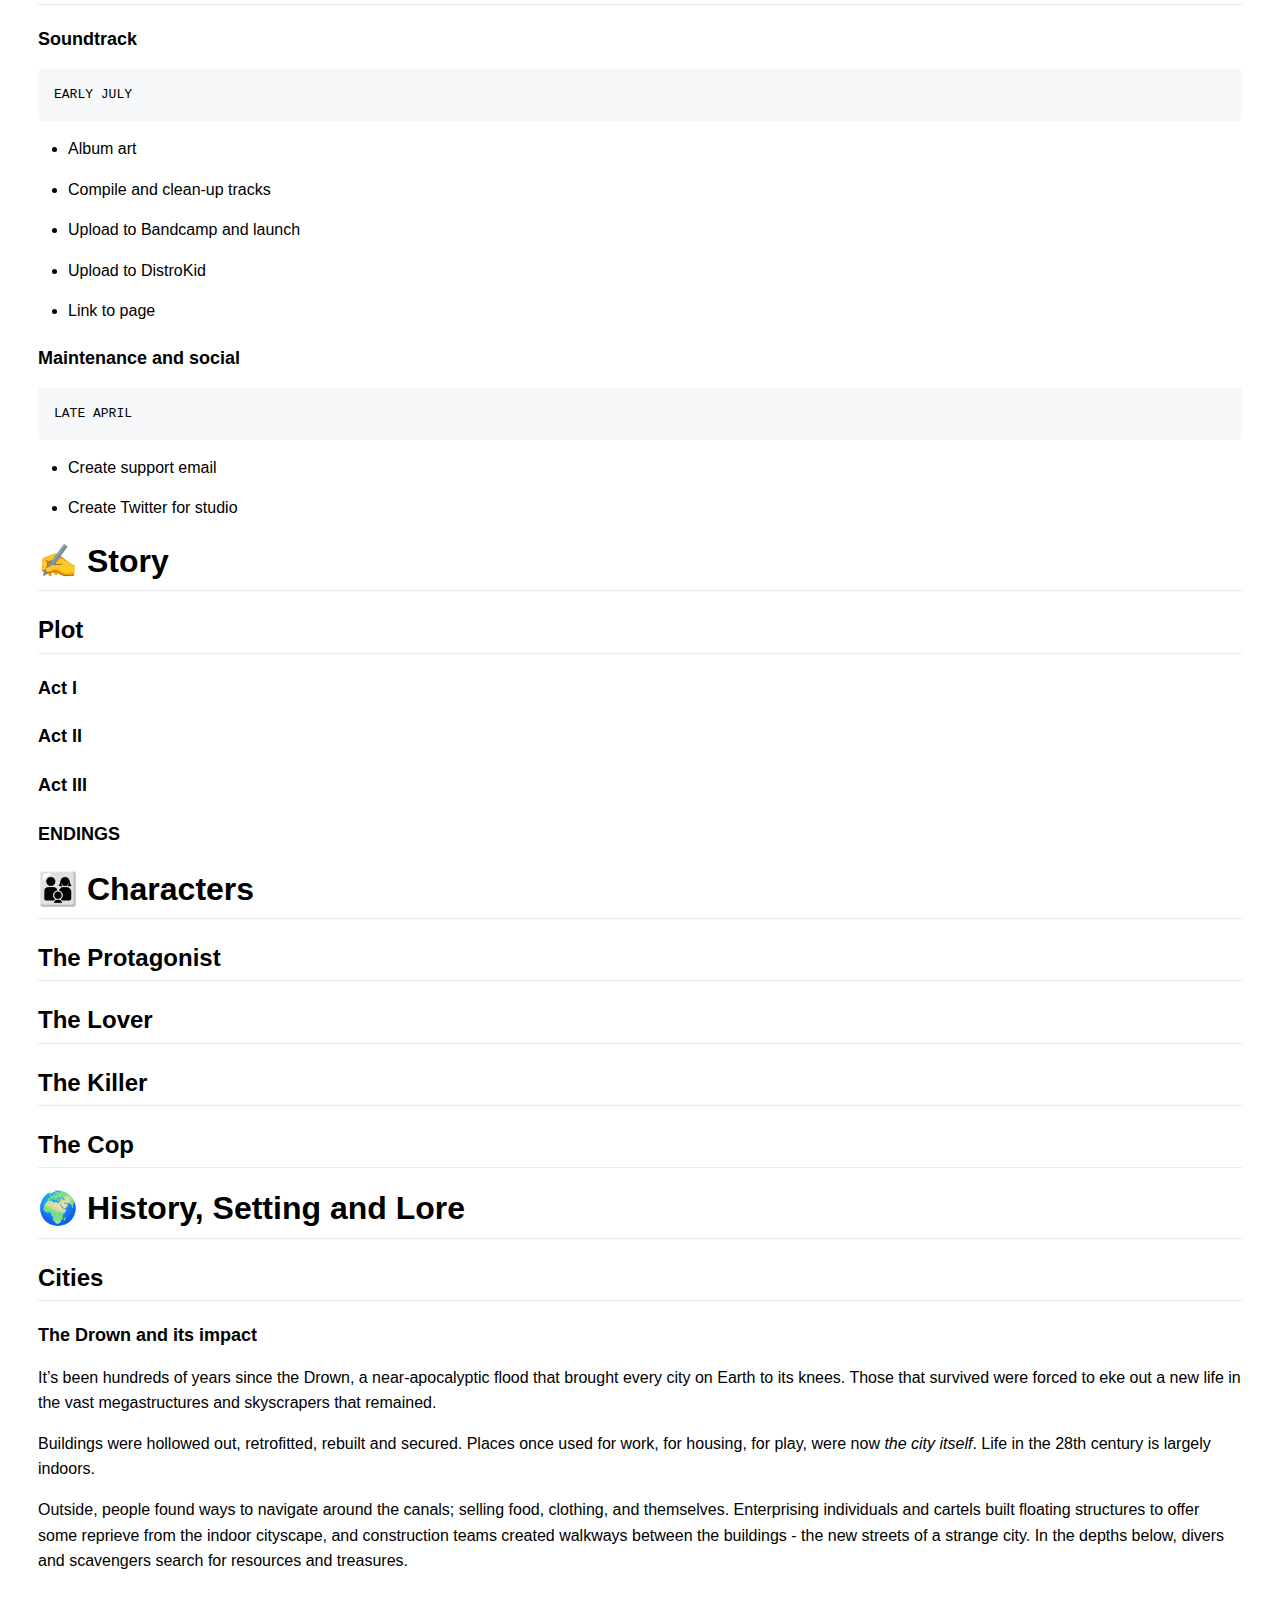
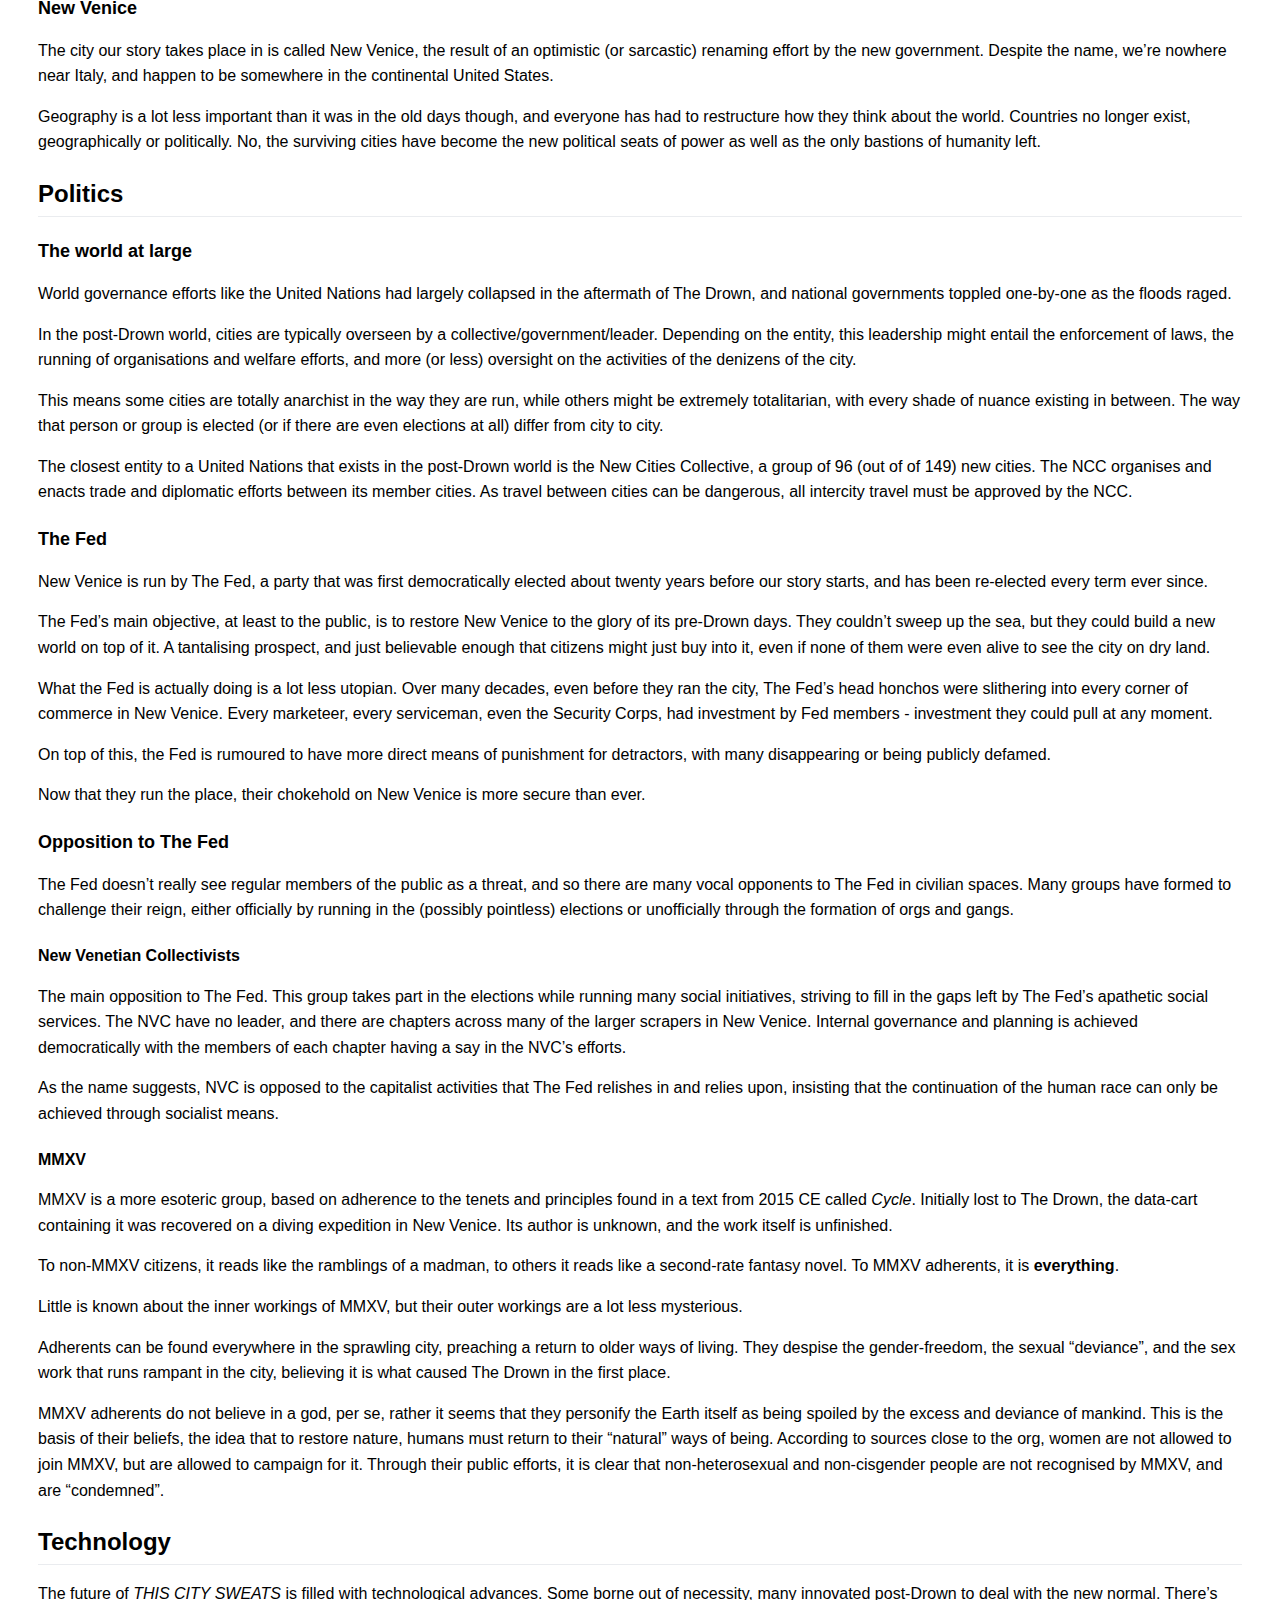
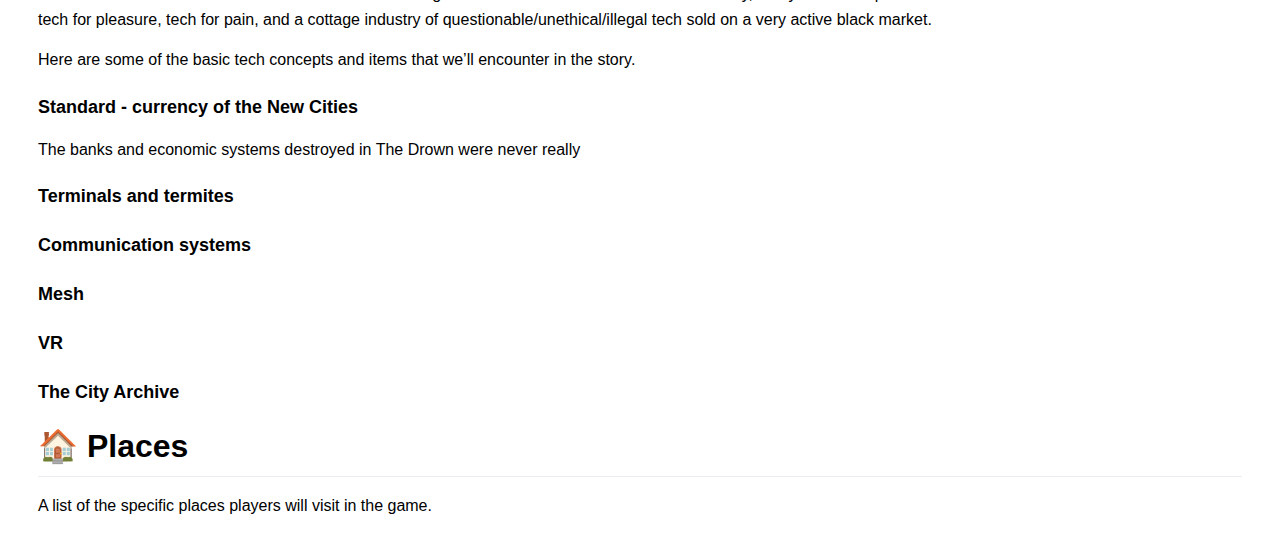
==== commit 41030358: "Quick fixes" ====
--- a/index.html
+++ b/index.html
@@ -4,10 +4,10 @@
 		<meta name="viewport" content="width=device-width, initial-scale=1.0">
 		<meta charset="utf-8" />
 		<link rel="stylesheet" type="text/css" href="css/style.css" />
-		<title>Roadmap</title>
+		<title>🗓 Roadmap</title>
 	</head>
 <body>
-<h1>Roadmap</h1>
+<h1>🗓 Roadmap</h1>
 
 <h2>Game</h2>
 
@@ -172,9 +172,7 @@
 	<li>Create Twitter for studio</li>
 </ul>
 
-<figure><img src="db1ludm-f5f35cb7-07d5-42ce-8168-048e4b29a978.gif"/></figure>
-
-<h1>Story</h1>
+<h1>✍️ Story</h1>
 
 <h2>Plot</h2>
 
@@ -186,7 +184,17 @@
 
 <h3>ENDINGS</h3>
 
-<h1>History, Setting and Lore</h1>
+<h1>👨‍👩‍👦 Characters</h1>
+
+<h2>The Protagonist</h2>
+
+<h2>The Lover</h2>
+
+<h2>The Killer</h2>
+
+<h2>The Cop</h2>
+
+<h1>🌍 History, Setting and Lore</h1>
 
 <h2>Cities</h2>
 
@@ -282,15 +290,9 @@
 
 <p></p>
 
-<h1>Characters</h1>
-
-<h2>The Protagonist</h2>
-
-<h2>The Lover</h2>
-
-<h2>The Killer</h2>
-
-<h2>The Cop</h2>
+<h1>🏠 Places</h1>
+
+<p>A list of the specific places players will visit in the game.</p>
 
 </body>
 </html>
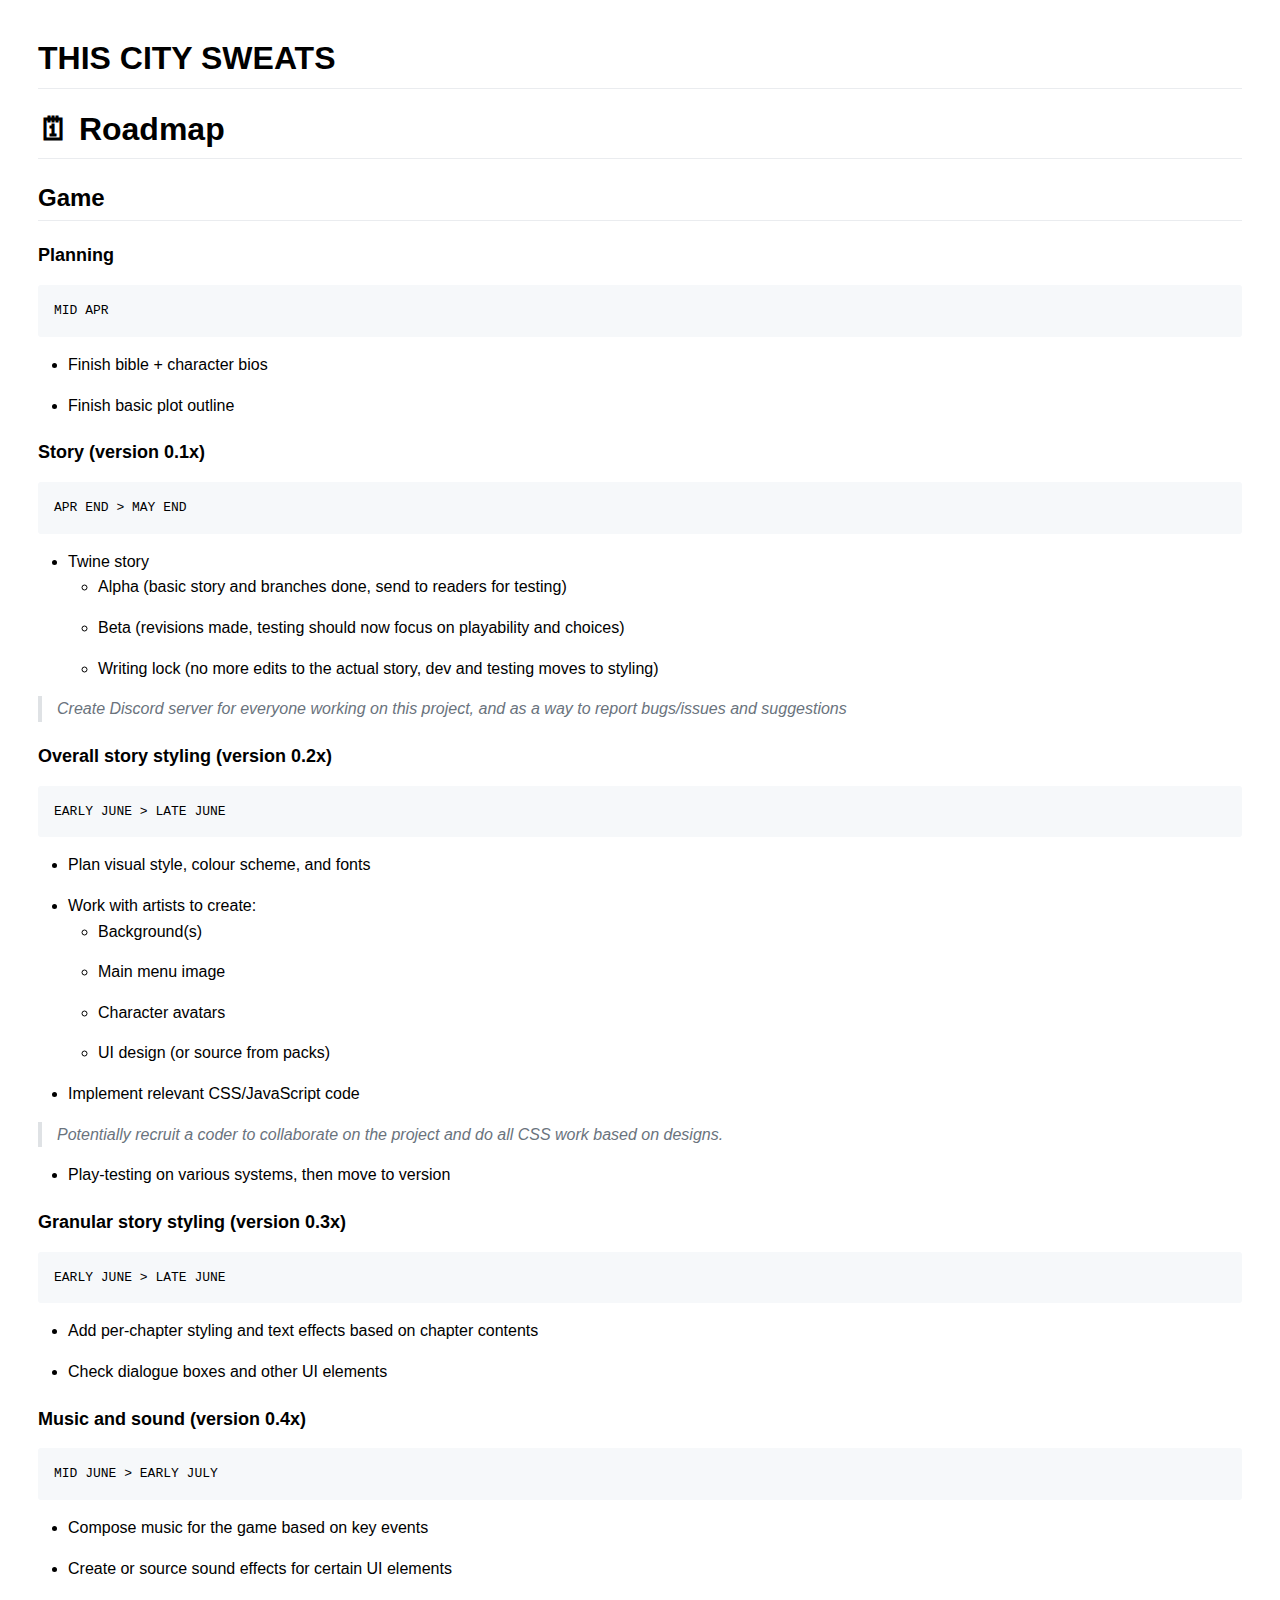
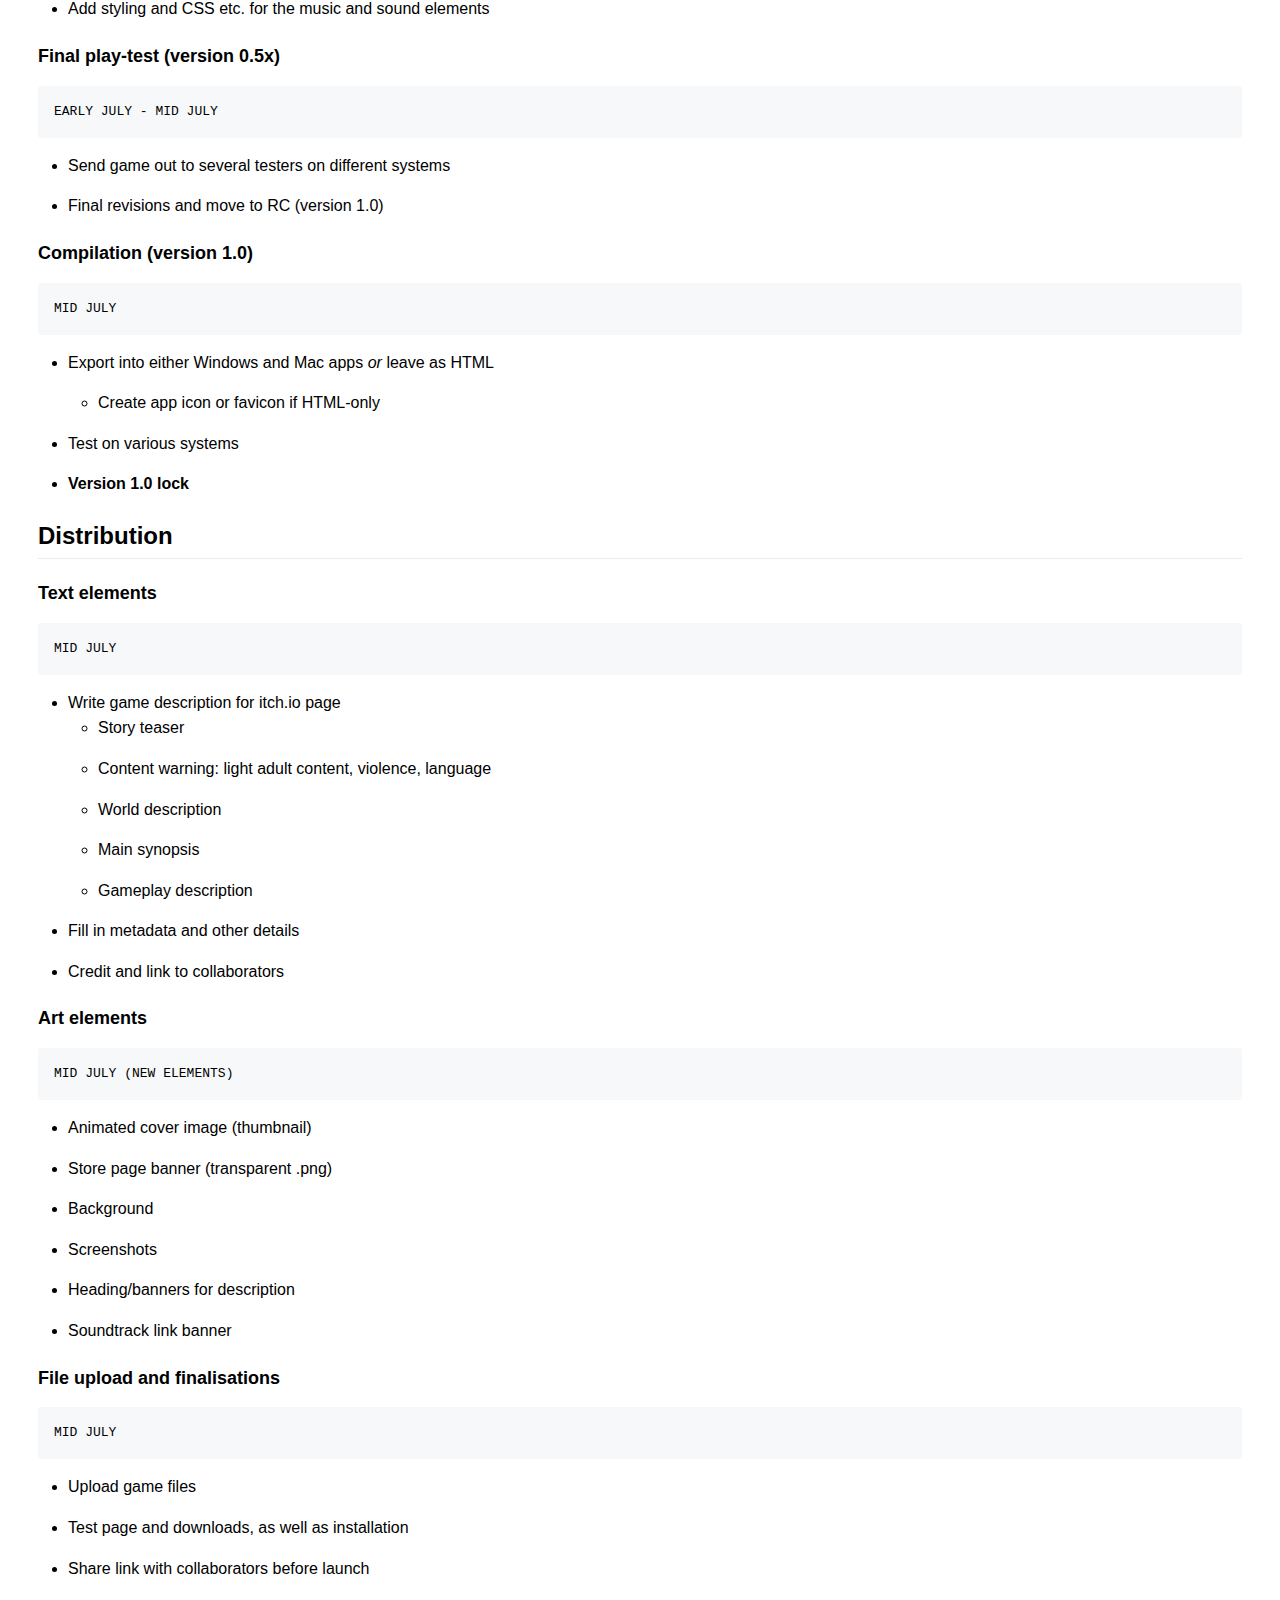
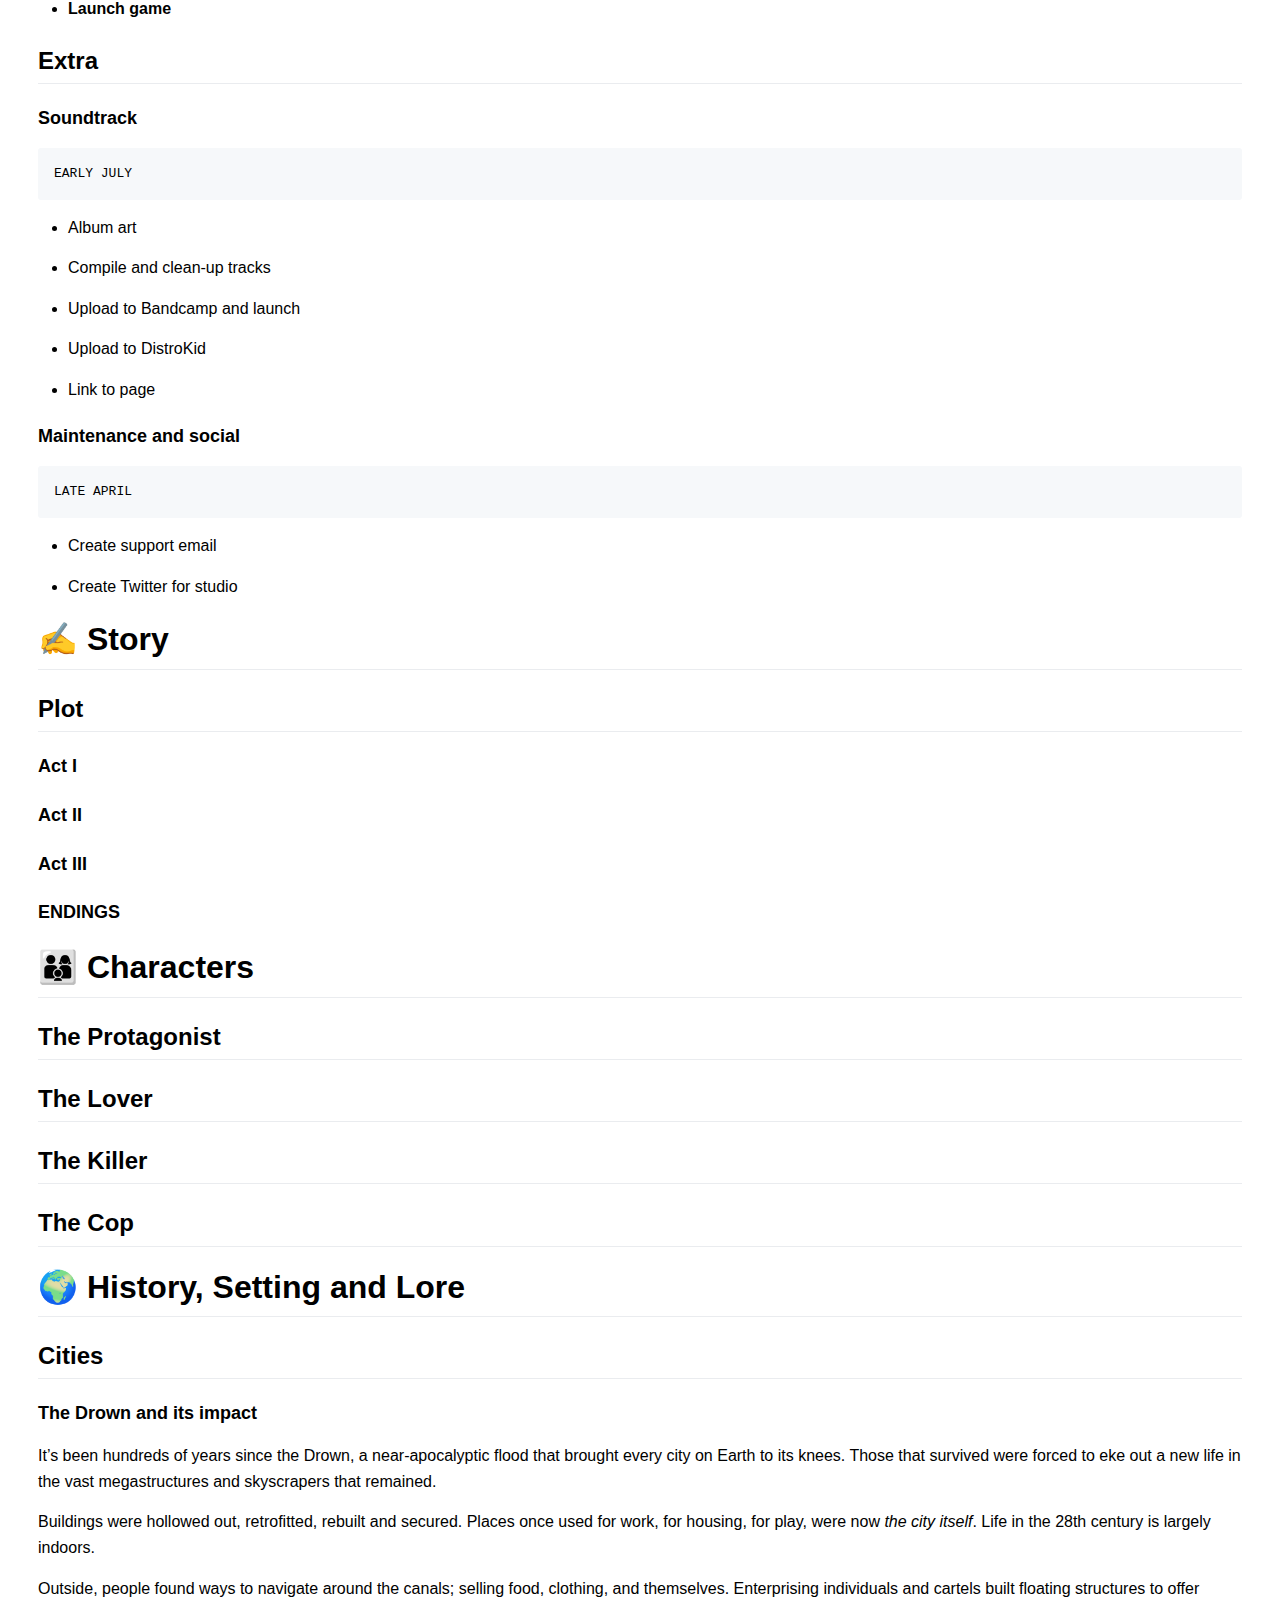
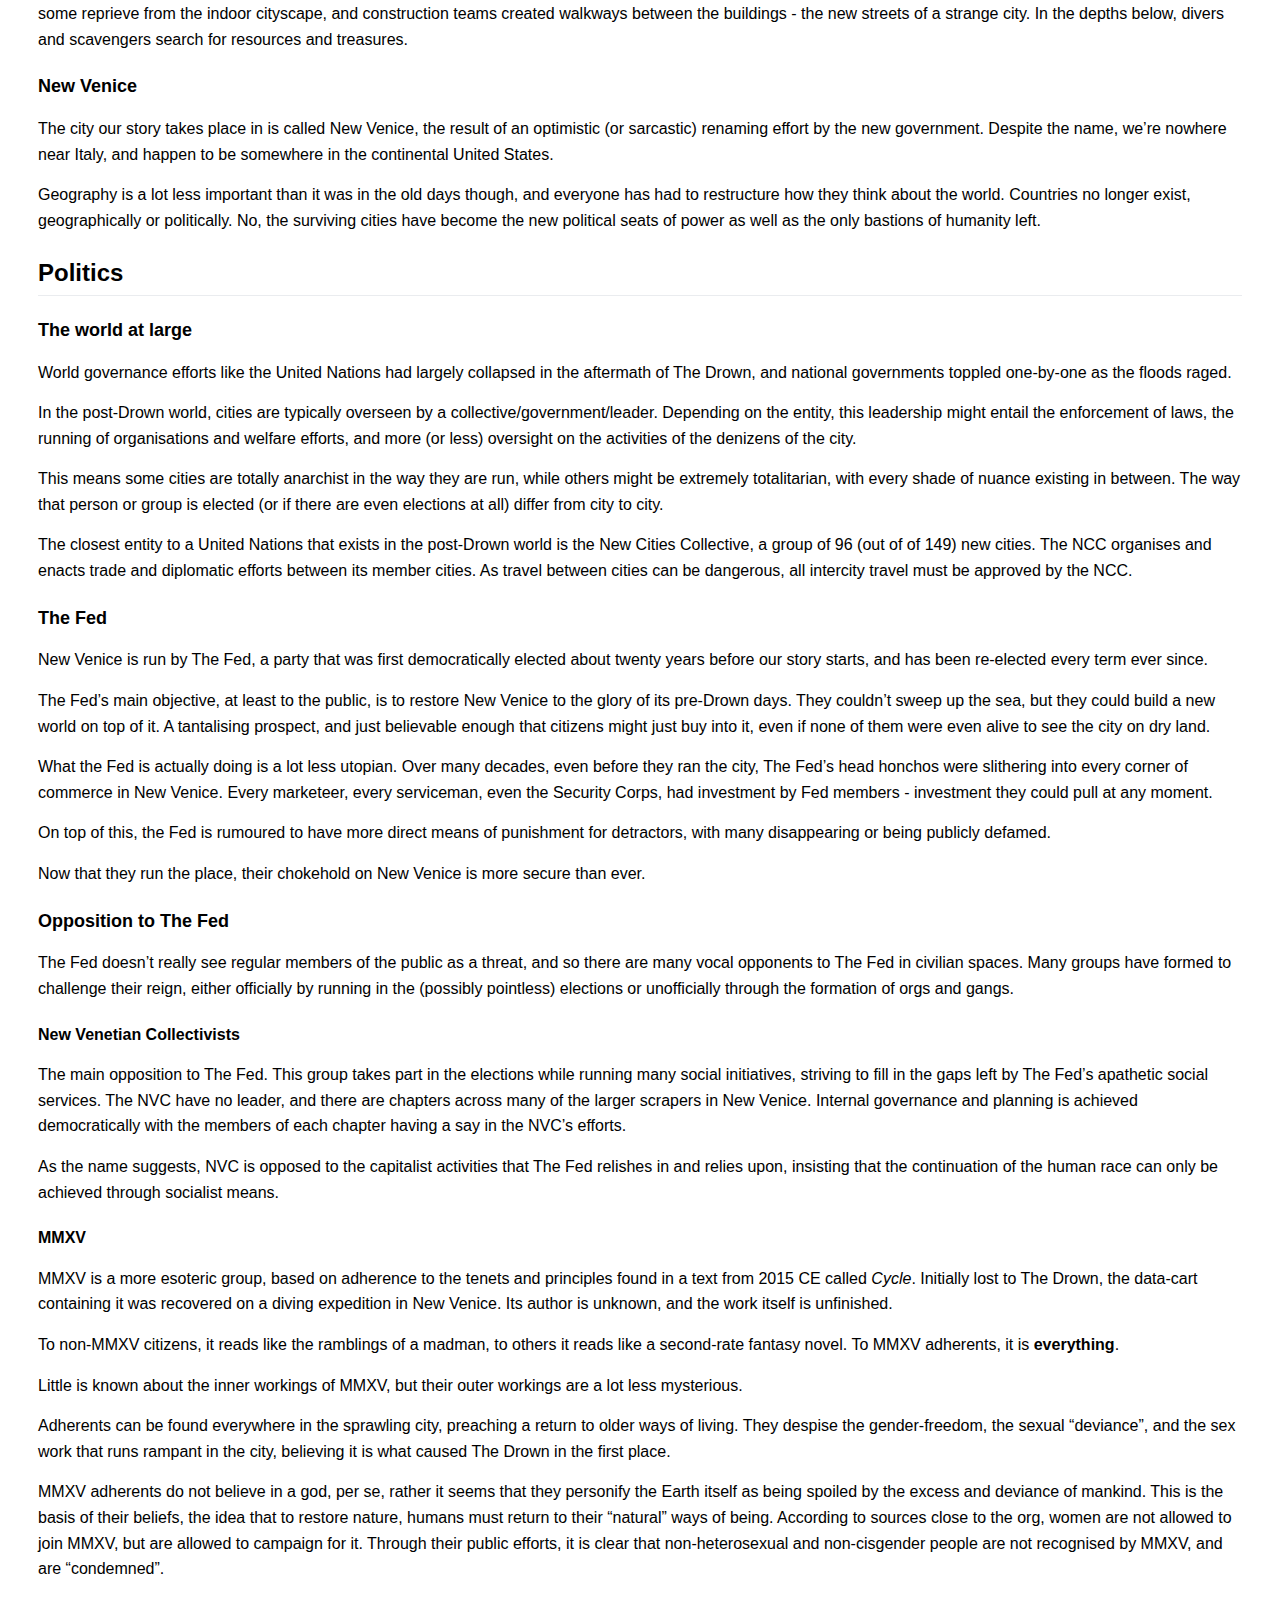
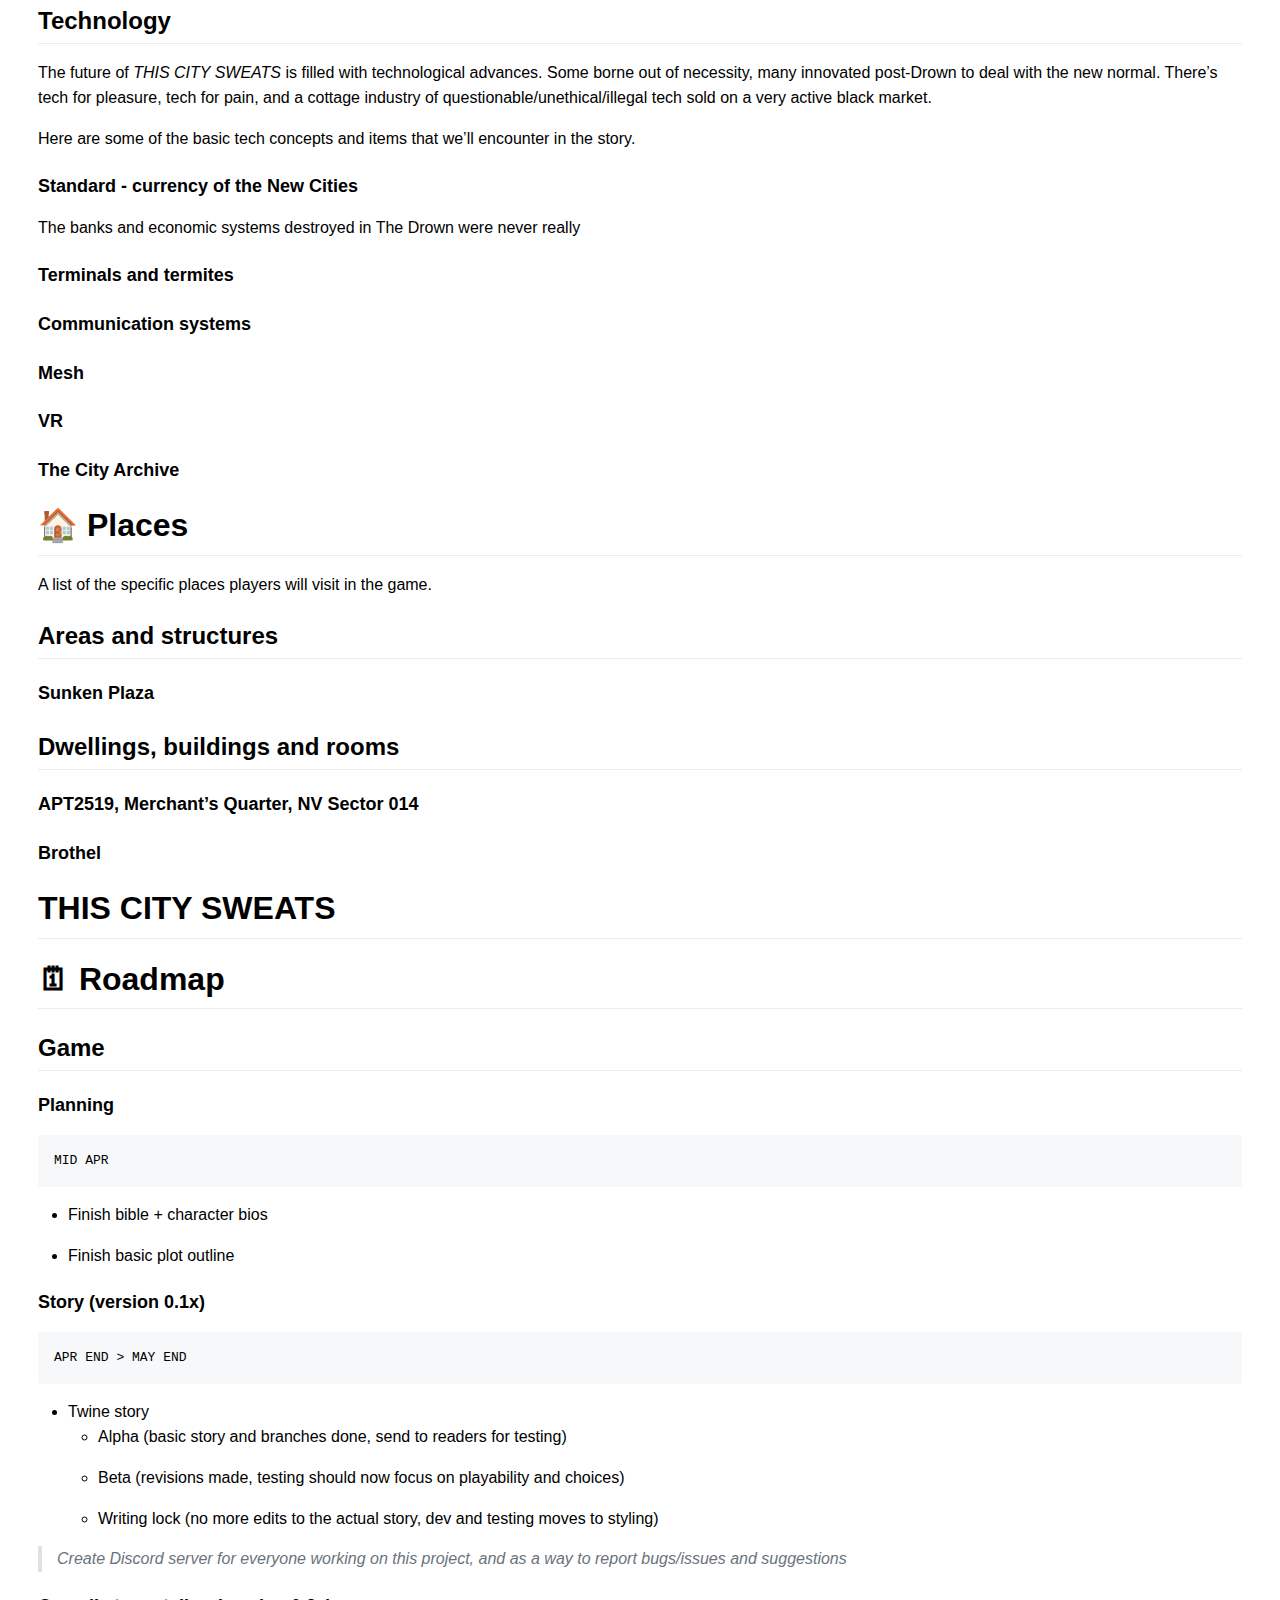
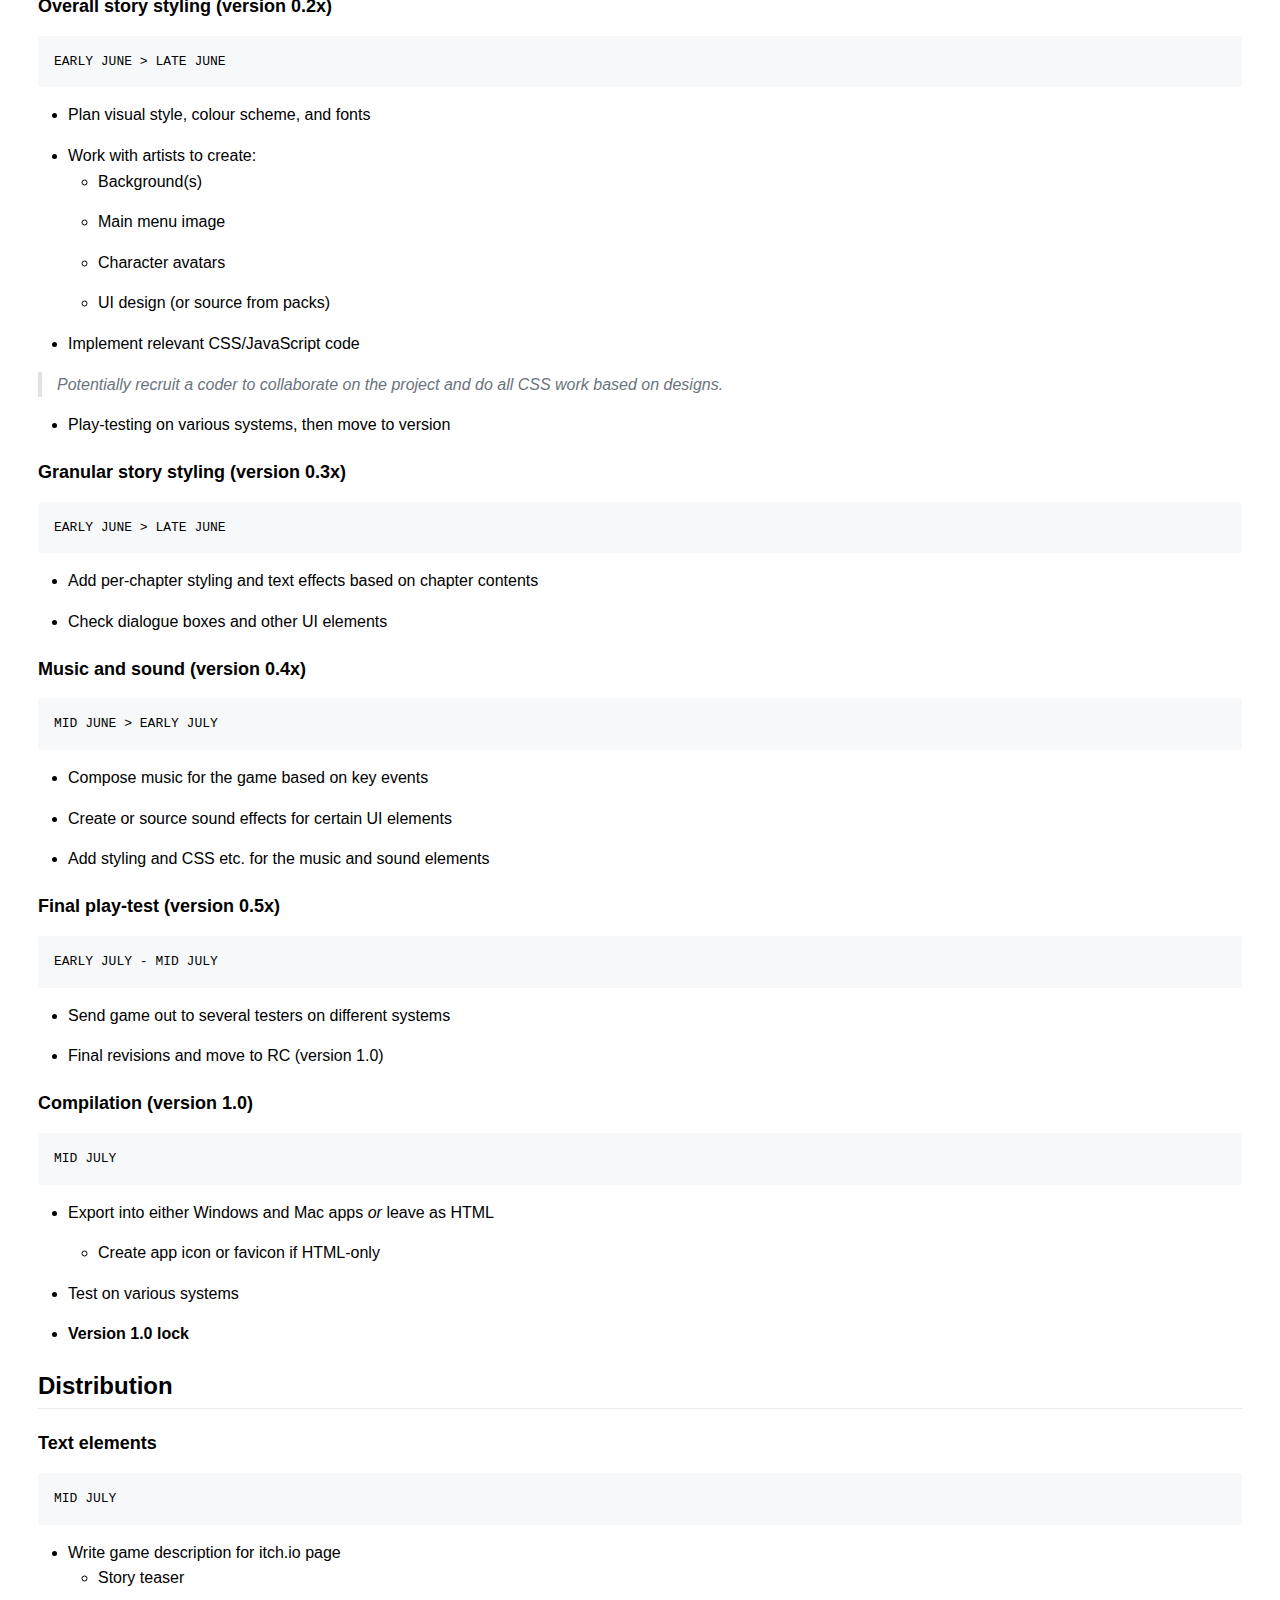
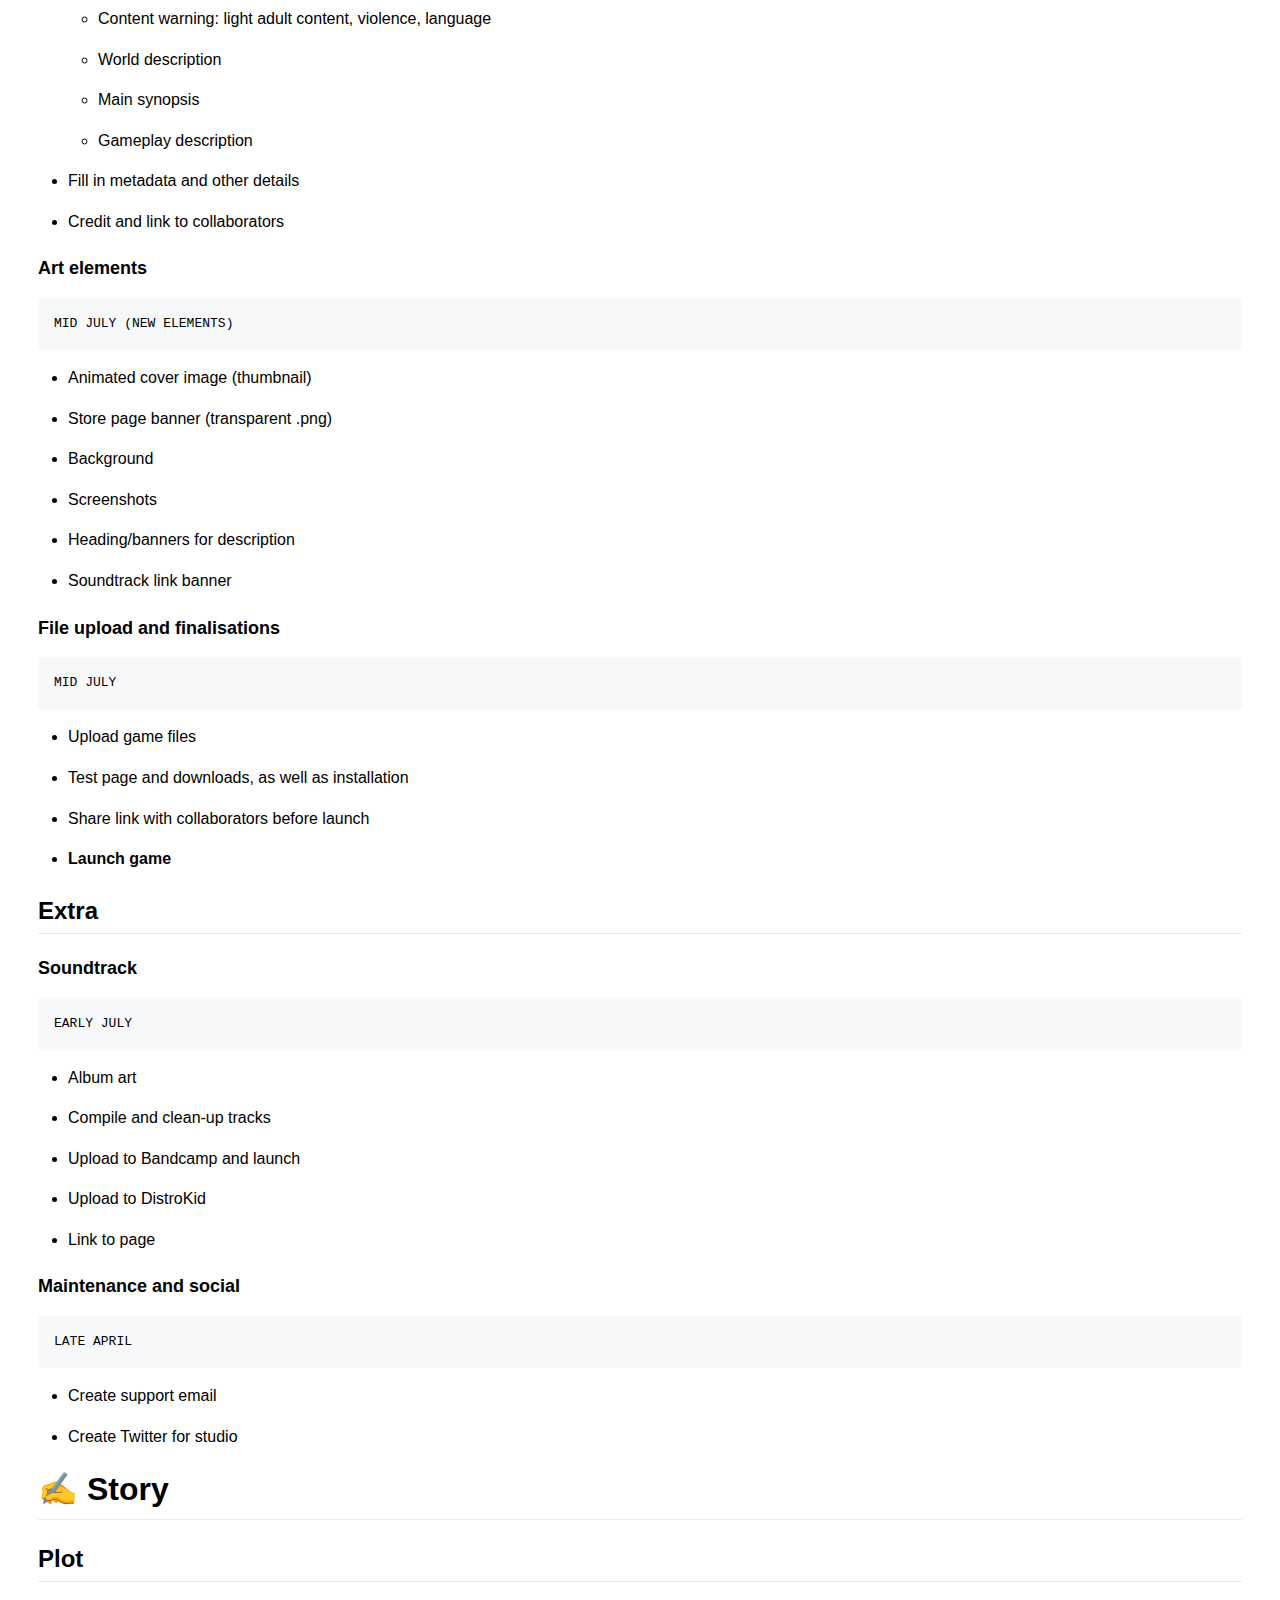
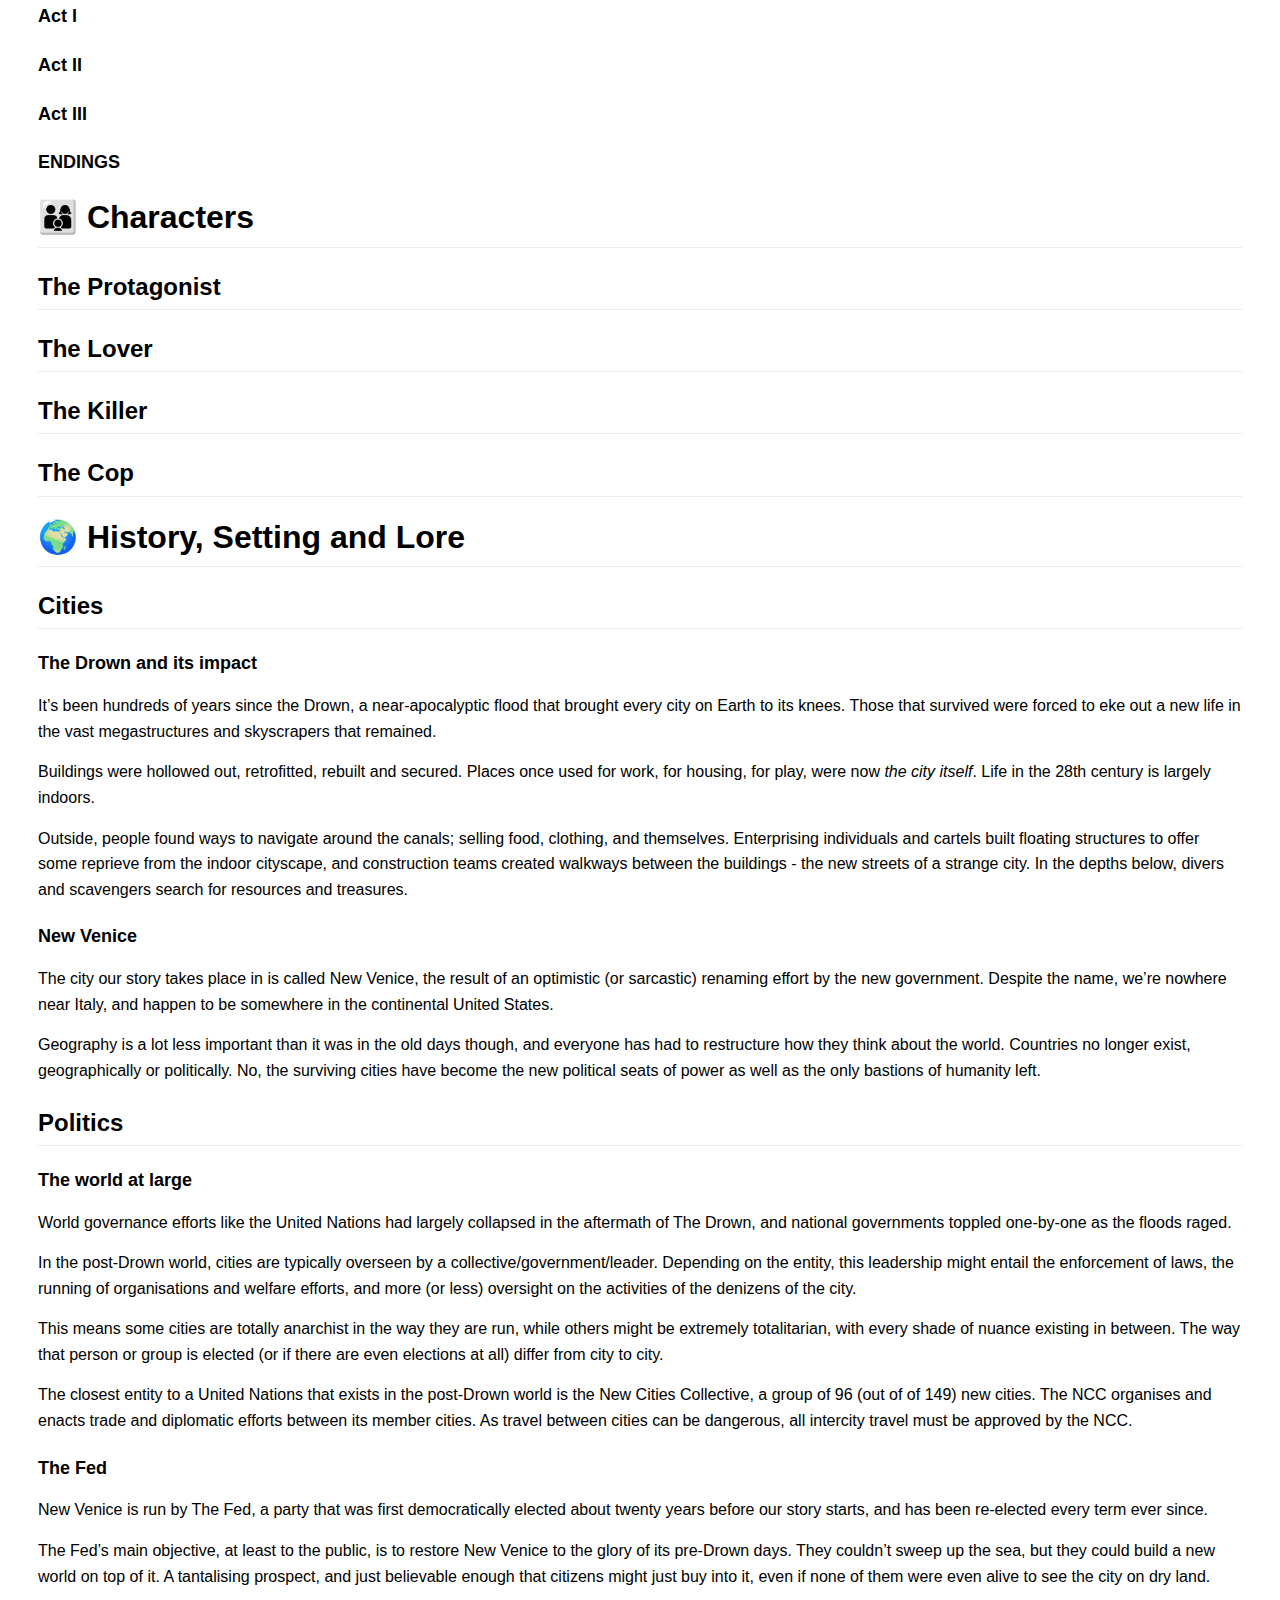
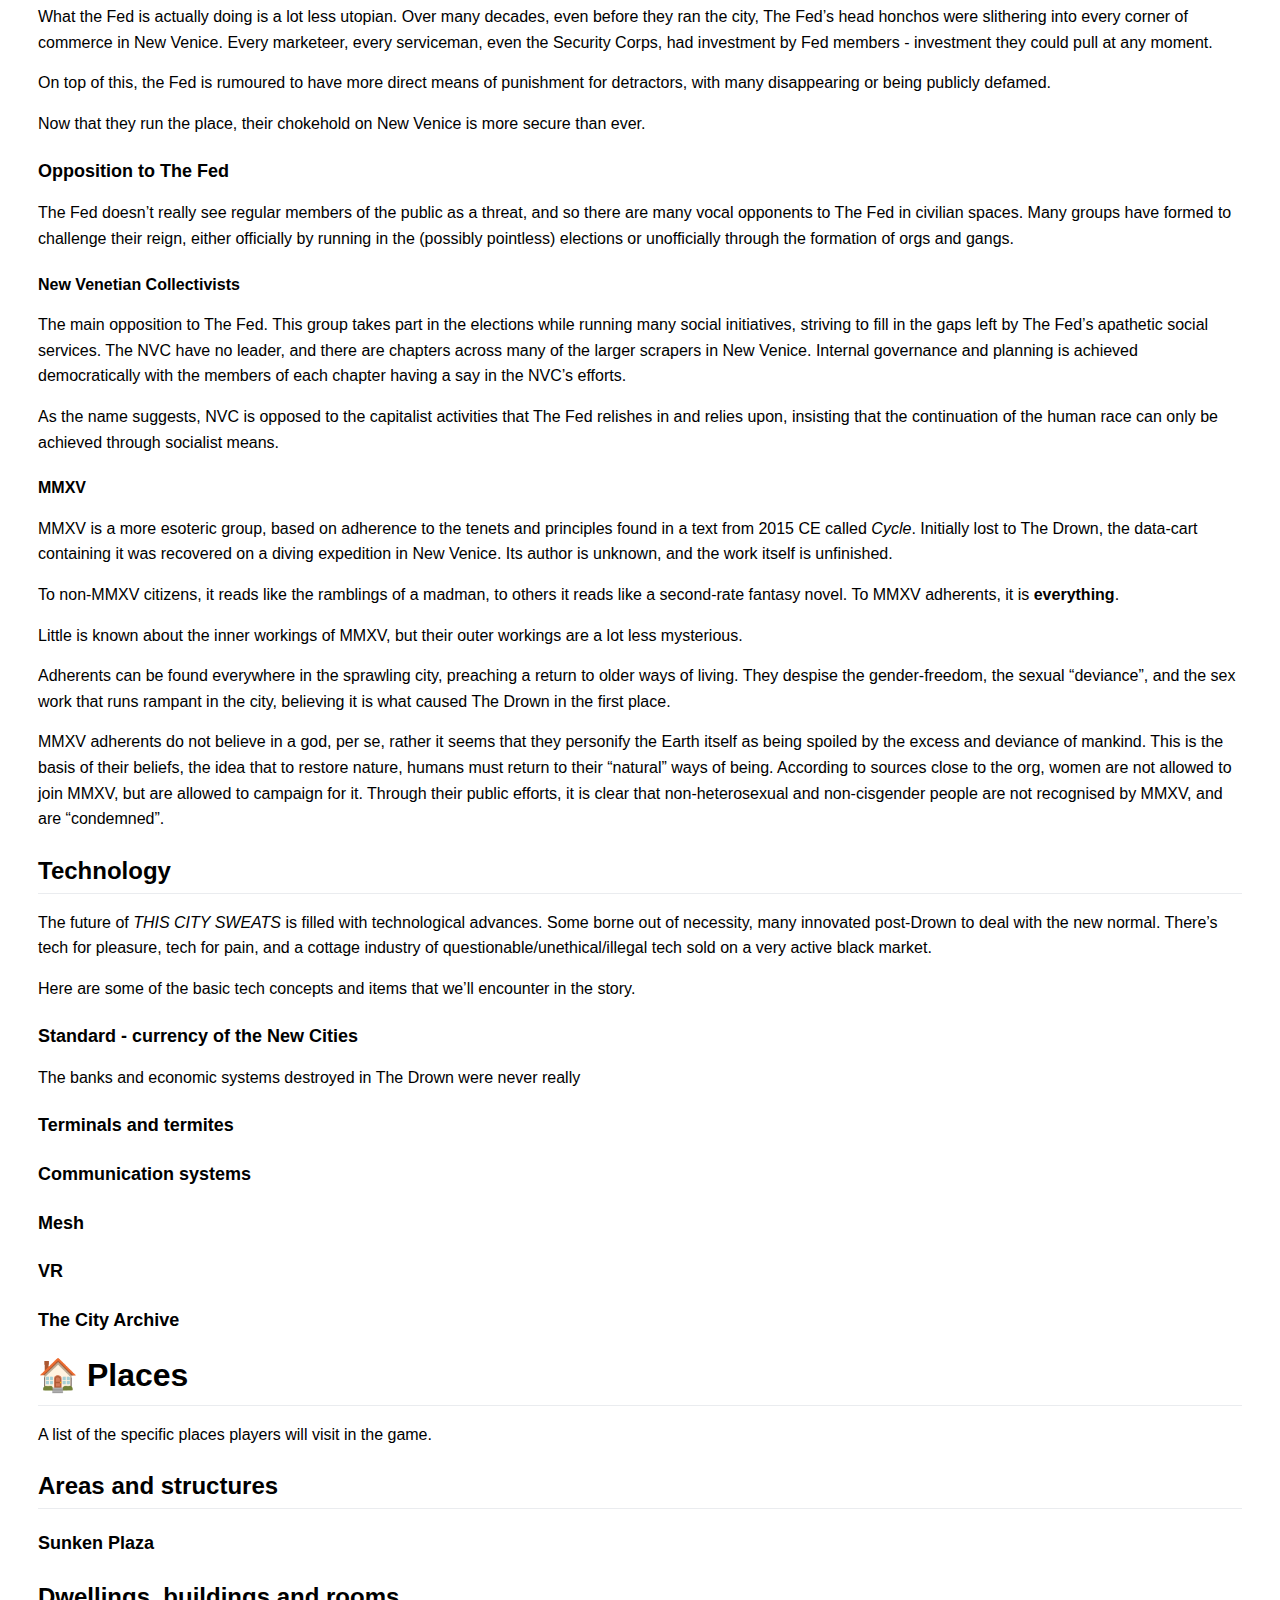
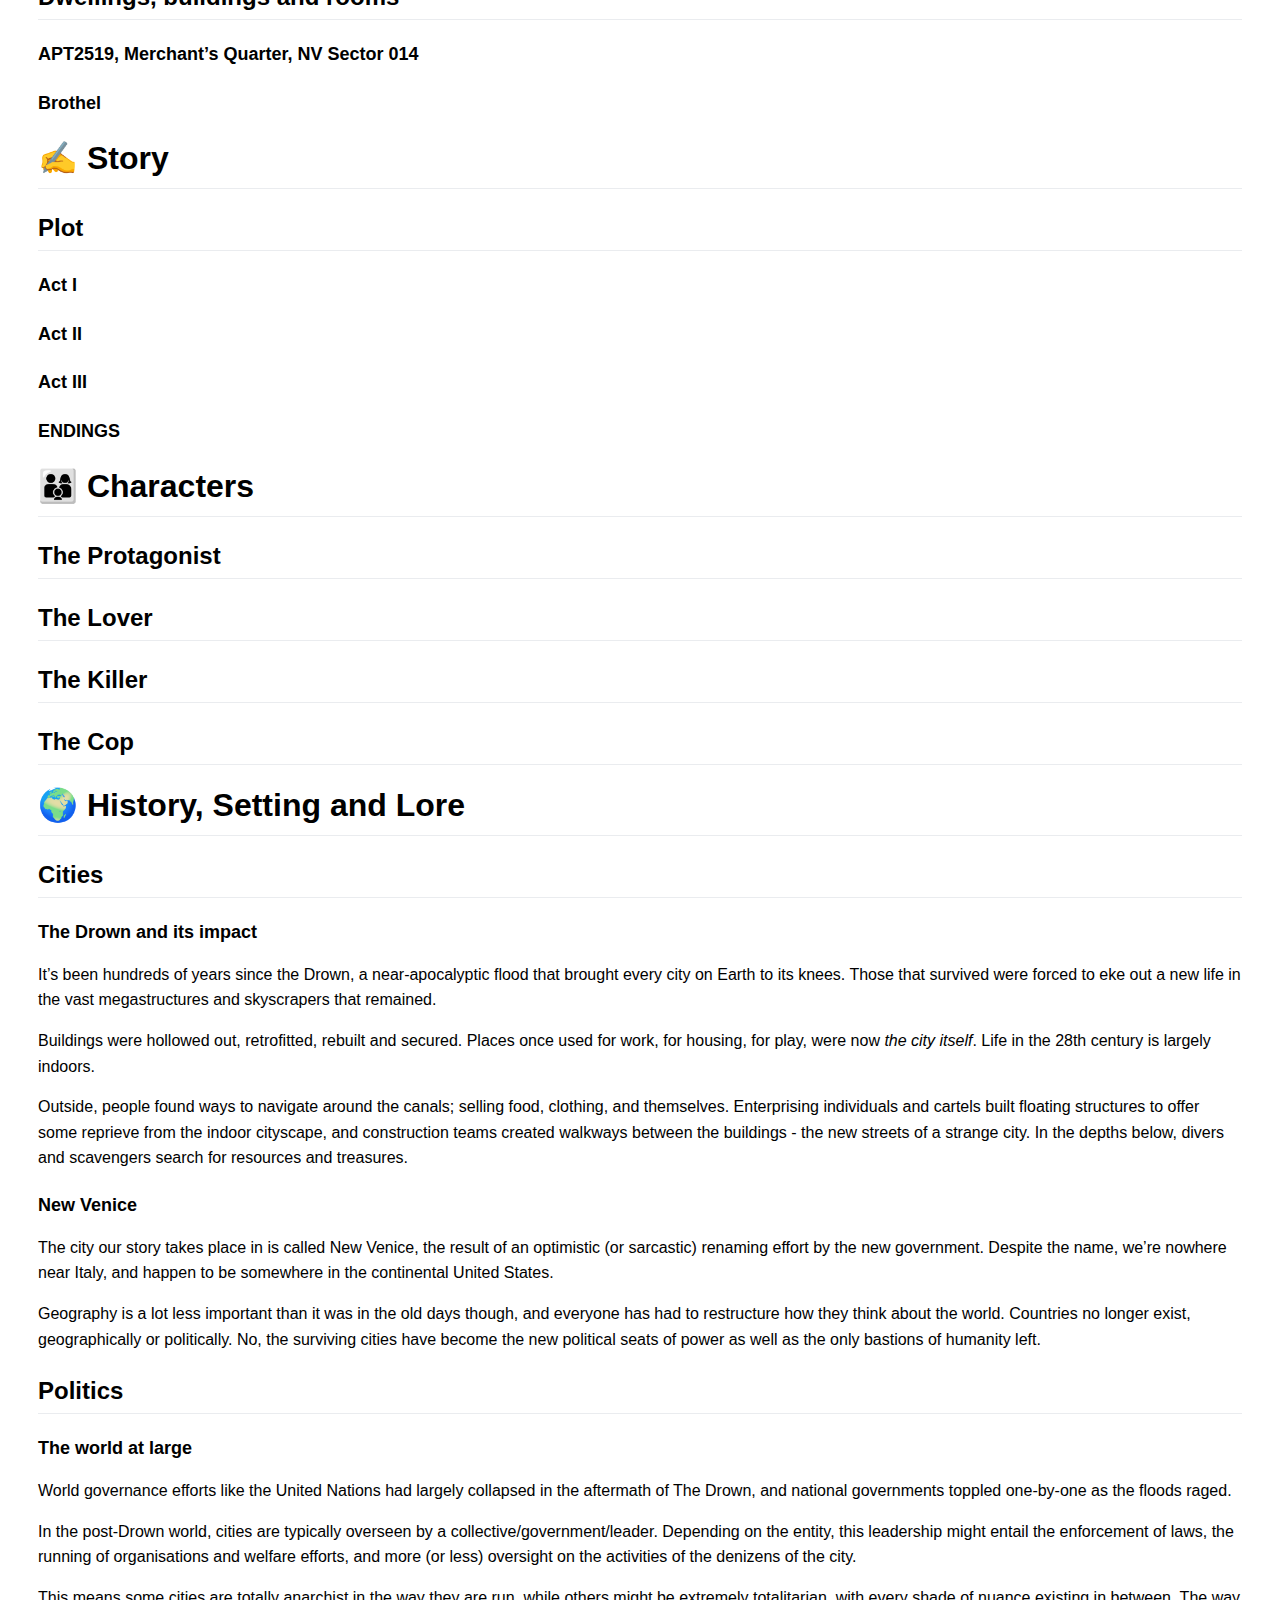
==== commit af4d6585: "More tiny updates" ====
--- a/index.html
+++ b/index.html
@@ -4,9 +4,11 @@
 		<meta name="viewport" content="width=device-width, initial-scale=1.0">
 		<meta charset="utf-8" />
 		<link rel="stylesheet" type="text/css" href="css/style.css" />
-		<title>🗓 Roadmap</title>
+		<title>THIS CITY SWEATS</title>
 	</head>
 <body>
+<h1>THIS CITY SWEATS</h1>
+
 <h1>🗓 Roadmap</h1>
 
 <h2>Game</h2>
@@ -294,6 +296,447 @@
 
 <p>A list of the specific places players will visit in the game.</p>
 
+<h2>Areas and structures</h2>
+
+<h3>Sunken Plaza</h3>
+
+<h2>Dwellings, buildings and rooms</h2>
+
+<h3>APT2519, Merchant’s Quarter, NV Sector 014</h3>
+
+<h3>Brothel</h3>
+
+<h1>THIS CITY SWEATS</h1>
+
+<h1>🗓 Roadmap</h1>
+
+<h2>Game</h2>
+
+<h3>Planning</h3>
+
+<pre><code>MID APR</code></pre>
+
+<ul>
+	<li>Finish bible + character bios</li>
+	<li>Finish basic plot outline</li>
+</ul>
+
+<h3>Story (version 0.1x)</h3>
+
+<pre><code>APR END &gt; MAY END</code></pre>
+
+<ul>
+	<li>Twine story
+
+		<ul>
+			<li>Alpha (basic story and branches done, send to readers for testing)</li>
+			<li>Beta (revisions made, testing should now focus on playability and choices)</li>
+			<li>Writing lock (no more edits to the actual story, dev and testing moves to styling)</li>
+		</ul></li>
+</ul>
+
+<blockquote>
+<p><em>Create Discord server for everyone working on this project, and as a way to report bugs/issues and suggestions </em></p>
+</blockquote>
+
+<h3>Overall story styling (version 0.2x)</h3>
+
+<pre><code>EARLY JUNE &gt; LATE JUNE</code></pre>
+
+<ul>
+	<li>Plan visual style, colour scheme, and fonts</li>
+	<li>Work with artists to create:
+
+		<ul>
+			<li>Background(s)</li>
+			<li>Main menu image</li>
+			<li>Character avatars</li>
+			<li>UI design (or source from packs)</li>
+		</ul></li>
+	<li>Implement relevant CSS/JavaScript code</li>
+</ul>
+
+<blockquote>
+<p><em>Potentially recruit a coder to collaborate on the project and do all CSS work based on designs.</em></p>
+</blockquote>
+
+<ul>
+	<li>Play-testing on various systems, then move to version</li>
+</ul>
+
+<h3>Granular story styling (version 0.3x)</h3>
+
+<pre><code>EARLY JUNE &gt; LATE JUNE</code></pre>
+
+<ul>
+	<li>Add per-chapter styling and text effects based on chapter contents</li>
+	<li>Check dialogue boxes and other UI elements</li>
+</ul>
+
+<h3>Music and sound (version 0.4x)</h3>
+
+<pre><code>MID JUNE &gt; EARLY JULY</code></pre>
+
+<ul>
+	<li>Compose music for the game based on key events</li>
+	<li>Create or source sound effects for certain UI elements</li>
+	<li>Add styling and CSS etc. for the music and sound elements </li>
+</ul>
+
+<h3>Final play-test (version 0.5x)</h3>
+
+<pre><code>EARLY JULY - MID JULY</code></pre>
+
+<ul>
+	<li>Send game out to several testers on different systems</li>
+	<li>Final revisions and move to RC (version 1.0)</li>
+</ul>
+
+<h3>Compilation (version 1.0)</h3>
+
+<pre><code>MID JULY</code></pre>
+
+<ul>
+	<li>Export into either Windows and Mac apps <em>or </em>leave as HTML
+
+		<ul>
+			<li>Create app icon or favicon if HTML-only</li>
+		</ul></li>
+	<li>Test on various systems</li>
+	<li><strong>Version 1.0 lock</strong></li>
+</ul>
+
+<h2>Distribution</h2>
+
+<h3>Text elements</h3>
+
+<pre><code>MID JULY</code></pre>
+
+<ul>
+	<li>Write game description for itch.io page
+
+		<ul>
+			<li>Story teaser</li>
+			<li>Content warning: light adult content, violence, language</li>
+			<li>World description</li>
+			<li>Main synopsis</li>
+			<li>Gameplay description</li>
+		</ul></li>
+	<li>Fill in metadata and other details</li>
+	<li>Credit and link to collaborators</li>
+</ul>
+
+<h3>Art elements</h3>
+
+<pre><code>MID JULY (NEW ELEMENTS)</code></pre>
+
+<ul>
+	<li>Animated cover image (thumbnail)</li>
+	<li>Store page banner (transparent .png)</li>
+	<li>Background</li>
+	<li>Screenshots</li>
+	<li>Heading/banners for description</li>
+	<li>Soundtrack link banner</li>
+</ul>
+
+<h3>File upload and finalisations</h3>
+
+<pre><code>MID JULY</code></pre>
+
+<ul>
+	<li>Upload game files</li>
+	<li>Test page and downloads, as well as installation</li>
+	<li>Share link with collaborators before launch</li>
+	<li><strong>Launch game</strong></li>
+</ul>
+
+<h2>Extra</h2>
+
+<h3>Soundtrack</h3>
+
+<pre><code>EARLY JULY</code></pre>
+
+<ul>
+	<li>Album art</li>
+	<li>Compile and clean-up tracks </li>
+	<li>Upload to Bandcamp and launch</li>
+	<li>Upload to DistroKid</li>
+	<li>Link to page</li>
+</ul>
+
+<h3>Maintenance and social</h3>
+
+<pre><code>LATE APRIL</code></pre>
+
+<ul>
+	<li>Create support email</li>
+	<li>Create Twitter for studio</li>
+</ul>
+
+<h1>✍️ Story</h1>
+
+<h2>Plot</h2>
+
+<h3>Act I</h3>
+
+<h3>Act II</h3>
+
+<h3>Act III</h3>
+
+<h3>ENDINGS</h3>
+
+<h1>👨‍👩‍👦 Characters</h1>
+
+<h2>The Protagonist</h2>
+
+<h2>The Lover</h2>
+
+<h2>The Killer</h2>
+
+<h2>The Cop</h2>
+
+<h1>🌍 History, Setting and Lore</h1>
+
+<h2>Cities</h2>
+
+<h3>The Drown and its impact</h3>
+
+<p>It’s been hundreds of years since the Drown, a near-apocalyptic flood that brought every city on Earth to its knees. Those that survived were forced to eke out a new life in the vast megastructures and skyscrapers that remained.</p>
+
+<p>Buildings were hollowed out, retrofitted, rebuilt and secured. Places once used for work, for housing, for play, were now <em>the city itself</em>. Life in the 28th century is largely indoors.</p>
+
+<p>Outside, people found ways to navigate around the canals; selling food, clothing, and themselves. Enterprising individuals and cartels built floating structures to offer some reprieve from the indoor cityscape, and construction teams created walkways between the buildings - the new streets of a strange city. In the depths below, divers and scavengers search for resources and treasures.</p>
+
+<h3>New Venice</h3>
+
+<p>The city our story takes place in is called New Venice, the result of an optimistic (or sarcastic) renaming effort by the new government. Despite the name, we’re nowhere near Italy, and happen to be somewhere in the continental United States. </p>
+
+<p>Geography is a lot less important than it was in the old days though, and everyone has had to restructure how they think about the world. Countries no longer exist, geographically or politically. No, the surviving cities have become the new political seats of power as well as the only bastions of humanity left.</p>
+
+<p></p>
+
+<h2>Politics</h2>
+
+<h3>The world at large</h3>
+
+<p>World governance efforts like the United Nations had largely collapsed in the aftermath of The Drown, and national governments toppled one-by-one as the floods raged.</p>
+
+<p>In the post-Drown world, cities are typically overseen by a collective/government/leader. Depending on the entity, this leadership might entail the enforcement of laws, the running of organisations and welfare efforts, and more (or less) oversight on the activities of the denizens of the city. </p>
+
+<p>This means some cities are totally anarchist in the way they are run, while others might be extremely totalitarian, with every shade of nuance existing in between. The way that person or group is elected (or if there are even elections at all) differ from city to city.</p>
+
+<p>The closest entity to a United Nations that exists in the post-Drown world is the New Cities Collective, a group of 96 (out of of 149) new cities. The NCC organises and enacts trade and diplomatic efforts between its member cities. As travel between cities can be dangerous, all intercity travel must be approved by the NCC.</p>
+
+<h3>The Fed</h3>
+
+<p>New Venice is run by The Fed, a party that was first democratically elected about twenty years before our story starts, and has been re-elected every term ever since. </p>
+
+<p>The Fed’s main objective, at least to the public, is to restore New Venice to the glory of its pre-Drown days. They couldn’t sweep up the sea, but they could build a new world on top of it. A tantalising prospect, and just believable enough that citizens might just buy into it, even if none of them were even alive to see the city on dry land.</p>
+
+<p>What the Fed is actually doing is a lot less utopian. Over many decades, even before they ran the city, The Fed’s head honchos were slithering into every corner of commerce in New Venice. Every marketeer, every serviceman, even the Security Corps, had investment by Fed members - investment they could pull at any moment.</p>
+
+<p>On top of this, the Fed is rumoured to have more direct means of punishment for detractors, with many disappearing or being publicly defamed.</p>
+
+<p>Now that they run the place, their chokehold on New Venice is more secure than ever.</p>
+
+<h3>Opposition to The Fed</h3>
+
+<p>The Fed doesn’t really see regular members of the public as a threat, and so there are many vocal opponents to The Fed in civilian spaces. Many groups have formed to challenge their reign, either officially by running in the (possibly pointless) elections or unofficially through the formation of orgs and gangs.</p>
+
+<h4>New Venetian Collectivists</h4>
+
+<p>The main opposition to The Fed. This group takes part in the elections while running many social initiatives, striving to fill in the gaps left by The Fed’s apathetic social services. The NVC have no leader, and there are chapters across many of the larger scrapers in New Venice. Internal governance and planning is achieved democratically with the members of each chapter having a say in the NVC’s efforts. </p>
+
+<p>As the name suggests, NVC is opposed to the capitalist activities that The Fed relishes in and relies upon, insisting that the continuation of the human race can only be achieved through socialist means.</p>
+
+<h4>MMXV</h4>
+
+<p>MMXV is a more esoteric group, based on adherence to the tenets and principles found in a text from 2015 CE called <em>Cycle</em>. Initially lost to The Drown, the data-cart containing it was recovered on a diving expedition in New Venice. Its author is unknown, and the work itself is unfinished. </p>
+
+<p>To non-MMXV citizens, it reads like the ramblings of a madman, to others it reads like a second-rate fantasy novel. To MMXV adherents, it is <strong>everything</strong>.</p>
+
+<p>Little is known about the inner workings of MMXV, but their outer workings are a lot less mysterious. </p>
+
+<p>Adherents can be found everywhere in the sprawling city, preaching a return to older ways of living. They despise the gender-freedom, the sexual “deviance”, and the sex work that runs rampant in the city, believing it is what caused The Drown in the first place.</p>
+
+<p>MMXV adherents do not believe in a god, per se, rather it seems that they personify the Earth itself as being spoiled by the excess and deviance of mankind. This is the basis of their beliefs, the idea that to restore nature, humans must return to their “natural” ways of being. According to sources close to the org, women are not allowed to join MMXV, but are allowed to campaign for it. Through their public efforts, it is clear that non-heterosexual and non-cisgender people are not recognised by MMXV, and are “condemned”. </p>
+
+<h2>Technology</h2>
+
+<p>The future of <em>THIS CITY SWEATS</em> is filled with technological advances. Some borne out of necessity, many innovated post-Drown to deal with the new normal. There’s tech for pleasure, tech for pain, and a cottage industry of questionable/unethical/illegal tech sold on a very active black market.</p>
+
+<p>Here are some of the basic tech concepts and items that we’ll encounter in the story.</p>
+
+<h3>Standard - currency of the New Cities</h3>
+
+<p>The banks and economic systems destroyed in The Drown were never really</p>
+
+<h3>Terminals and termites</h3>
+
+<p></p>
+
+<h3>Communication systems</h3>
+
+<p></p>
+
+<h3>Mesh</h3>
+
+<p></p>
+
+<h3>VR</h3>
+
+<p></p>
+
+<h3>The City Archive</h3>
+
+<p></p>
+
+<h1>🏠 Places</h1>
+
+<p>A list of the specific places players will visit in the game.</p>
+
+<h2>Areas and structures</h2>
+
+<h3>Sunken Plaza</h3>
+
+<h2>Dwellings, buildings and rooms</h2>
+
+<h3>APT2519, Merchant’s Quarter, NV Sector 014</h3>
+
+<h3>Brothel</h3>
+
+<h1>✍️ Story</h1>
+
+<h2>Plot</h2>
+
+<h3>Act I</h3>
+
+<h3>Act II</h3>
+
+<h3>Act III</h3>
+
+<h3>ENDINGS</h3>
+
+<h1>👨‍👩‍👦 Characters</h1>
+
+<h2>The Protagonist</h2>
+
+<h2>The Lover</h2>
+
+<h2>The Killer</h2>
+
+<h2>The Cop</h2>
+
+<h1>🌍 History, Setting and Lore</h1>
+
+<h2>Cities</h2>
+
+<h3>The Drown and its impact</h3>
+
+<p>It’s been hundreds of years since the Drown, a near-apocalyptic flood that brought every city on Earth to its knees. Those that survived were forced to eke out a new life in the vast megastructures and skyscrapers that remained.</p>
+
+<p>Buildings were hollowed out, retrofitted, rebuilt and secured. Places once used for work, for housing, for play, were now <em>the city itself</em>. Life in the 28th century is largely indoors.</p>
+
+<p>Outside, people found ways to navigate around the canals; selling food, clothing, and themselves. Enterprising individuals and cartels built floating structures to offer some reprieve from the indoor cityscape, and construction teams created walkways between the buildings - the new streets of a strange city. In the depths below, divers and scavengers search for resources and treasures.</p>
+
+<h3>New Venice</h3>
+
+<p>The city our story takes place in is called New Venice, the result of an optimistic (or sarcastic) renaming effort by the new government. Despite the name, we’re nowhere near Italy, and happen to be somewhere in the continental United States. </p>
+
+<p>Geography is a lot less important than it was in the old days though, and everyone has had to restructure how they think about the world. Countries no longer exist, geographically or politically. No, the surviving cities have become the new political seats of power as well as the only bastions of humanity left.</p>
+
+<p></p>
+
+<h2>Politics</h2>
+
+<h3>The world at large</h3>
+
+<p>World governance efforts like the United Nations had largely collapsed in the aftermath of The Drown, and national governments toppled one-by-one as the floods raged.</p>
+
+<p>In the post-Drown world, cities are typically overseen by a collective/government/leader. Depending on the entity, this leadership might entail the enforcement of laws, the running of organisations and welfare efforts, and more (or less) oversight on the activities of the denizens of the city. </p>
+
+<p>This means some cities are totally anarchist in the way they are run, while others might be extremely totalitarian, with every shade of nuance existing in between. The way that person or group is elected (or if there are even elections at all) differ from city to city.</p>
+
+<p>The closest entity to a United Nations that exists in the post-Drown world is the New Cities Collective, a group of 96 (out of of 149) new cities. The NCC organises and enacts trade and diplomatic efforts between its member cities. As travel between cities can be dangerous, all intercity travel must be approved by the NCC.</p>
+
+<h3>The Fed</h3>
+
+<p>New Venice is run by The Fed, a party that was first democratically elected about twenty years before our story starts, and has been re-elected every term ever since. </p>
+
+<p>The Fed’s main objective, at least to the public, is to restore New Venice to the glory of its pre-Drown days. They couldn’t sweep up the sea, but they could build a new world on top of it. A tantalising prospect, and just believable enough that citizens might just buy into it, even if none of them were even alive to see the city on dry land.</p>
+
+<p>What the Fed is actually doing is a lot less utopian. Over many decades, even before they ran the city, The Fed’s head honchos were slithering into every corner of commerce in New Venice. Every marketeer, every serviceman, even the Security Corps, had investment by Fed members - investment they could pull at any moment.</p>
+
+<p>On top of this, the Fed is rumoured to have more direct means of punishment for detractors, with many disappearing or being publicly defamed.</p>
+
+<p>Now that they run the place, their chokehold on New Venice is more secure than ever.</p>
+
+<h3>Opposition to The Fed</h3>
+
+<p>The Fed doesn’t really see regular members of the public as a threat, and so there are many vocal opponents to The Fed in civilian spaces. Many groups have formed to challenge their reign, either officially by running in the (possibly pointless) elections or unofficially through the formation of orgs and gangs.</p>
+
+<h4>New Venetian Collectivists</h4>
+
+<p>The main opposition to The Fed. This group takes part in the elections while running many social initiatives, striving to fill in the gaps left by The Fed’s apathetic social services. The NVC have no leader, and there are chapters across many of the larger scrapers in New Venice. Internal governance and planning is achieved democratically with the members of each chapter having a say in the NVC’s efforts. </p>
+
+<p>As the name suggests, NVC is opposed to the capitalist activities that The Fed relishes in and relies upon, insisting that the continuation of the human race can only be achieved through socialist means.</p>
+
+<h4>MMXV</h4>
+
+<p>MMXV is a more esoteric group, based on adherence to the tenets and principles found in a text from 2015 CE called <em>Cycle</em>. Initially lost to The Drown, the data-cart containing it was recovered on a diving expedition in New Venice. Its author is unknown, and the work itself is unfinished. </p>
+
+<p>To non-MMXV citizens, it reads like the ramblings of a madman, to others it reads like a second-rate fantasy novel. To MMXV adherents, it is <strong>everything</strong>.</p>
+
+<p>Little is known about the inner workings of MMXV, but their outer workings are a lot less mysterious. </p>
+
+<p>Adherents can be found everywhere in the sprawling city, preaching a return to older ways of living. They despise the gender-freedom, the sexual “deviance”, and the sex work that runs rampant in the city, believing it is what caused The Drown in the first place.</p>
+
+<p>MMXV adherents do not believe in a god, per se, rather it seems that they personify the Earth itself as being spoiled by the excess and deviance of mankind. This is the basis of their beliefs, the idea that to restore nature, humans must return to their “natural” ways of being. According to sources close to the org, women are not allowed to join MMXV, but are allowed to campaign for it. Through their public efforts, it is clear that non-heterosexual and non-cisgender people are not recognised by MMXV, and are “condemned”. </p>
+
+<h2>Technology</h2>
+
+<p>The future of <em>THIS CITY SWEATS</em> is filled with technological advances. Some borne out of necessity, many innovated post-Drown to deal with the new normal. There’s tech for pleasure, tech for pain, and a cottage industry of questionable/unethical/illegal tech sold on a very active black market.</p>
+
+<p>Here are some of the basic tech concepts and items that we’ll encounter in the story.</p>
+
+<h3>Standard - currency of the New Cities</h3>
+
+<p>The banks and economic systems destroyed in The Drown were never really</p>
+
+<h3>Terminals and termites</h3>
+
+<p></p>
+
+<h3>Communication systems</h3>
+
+<p></p>
+
+<h3>Mesh</h3>
+
+<p></p>
+
+<h3>VR</h3>
+
+<p></p>
+
+<h3>The City Archive</h3>
+
+<p></p>
+
+<h1>🏠 Places</h1>
+
+<p>A list of the specific places players will visit in the game.</p>
+
+<h2>Areas and structures</h2>
+
+<h3>Sunken Plaza</h3>
+
+<h2>Dwellings, buildings and rooms</h2>
+
+<h3>APT2519, Merchant’s Quarter, NV Sector 014</h3>
+
+<h3>Brothel</h3>
+
 </body>
 </html>
 
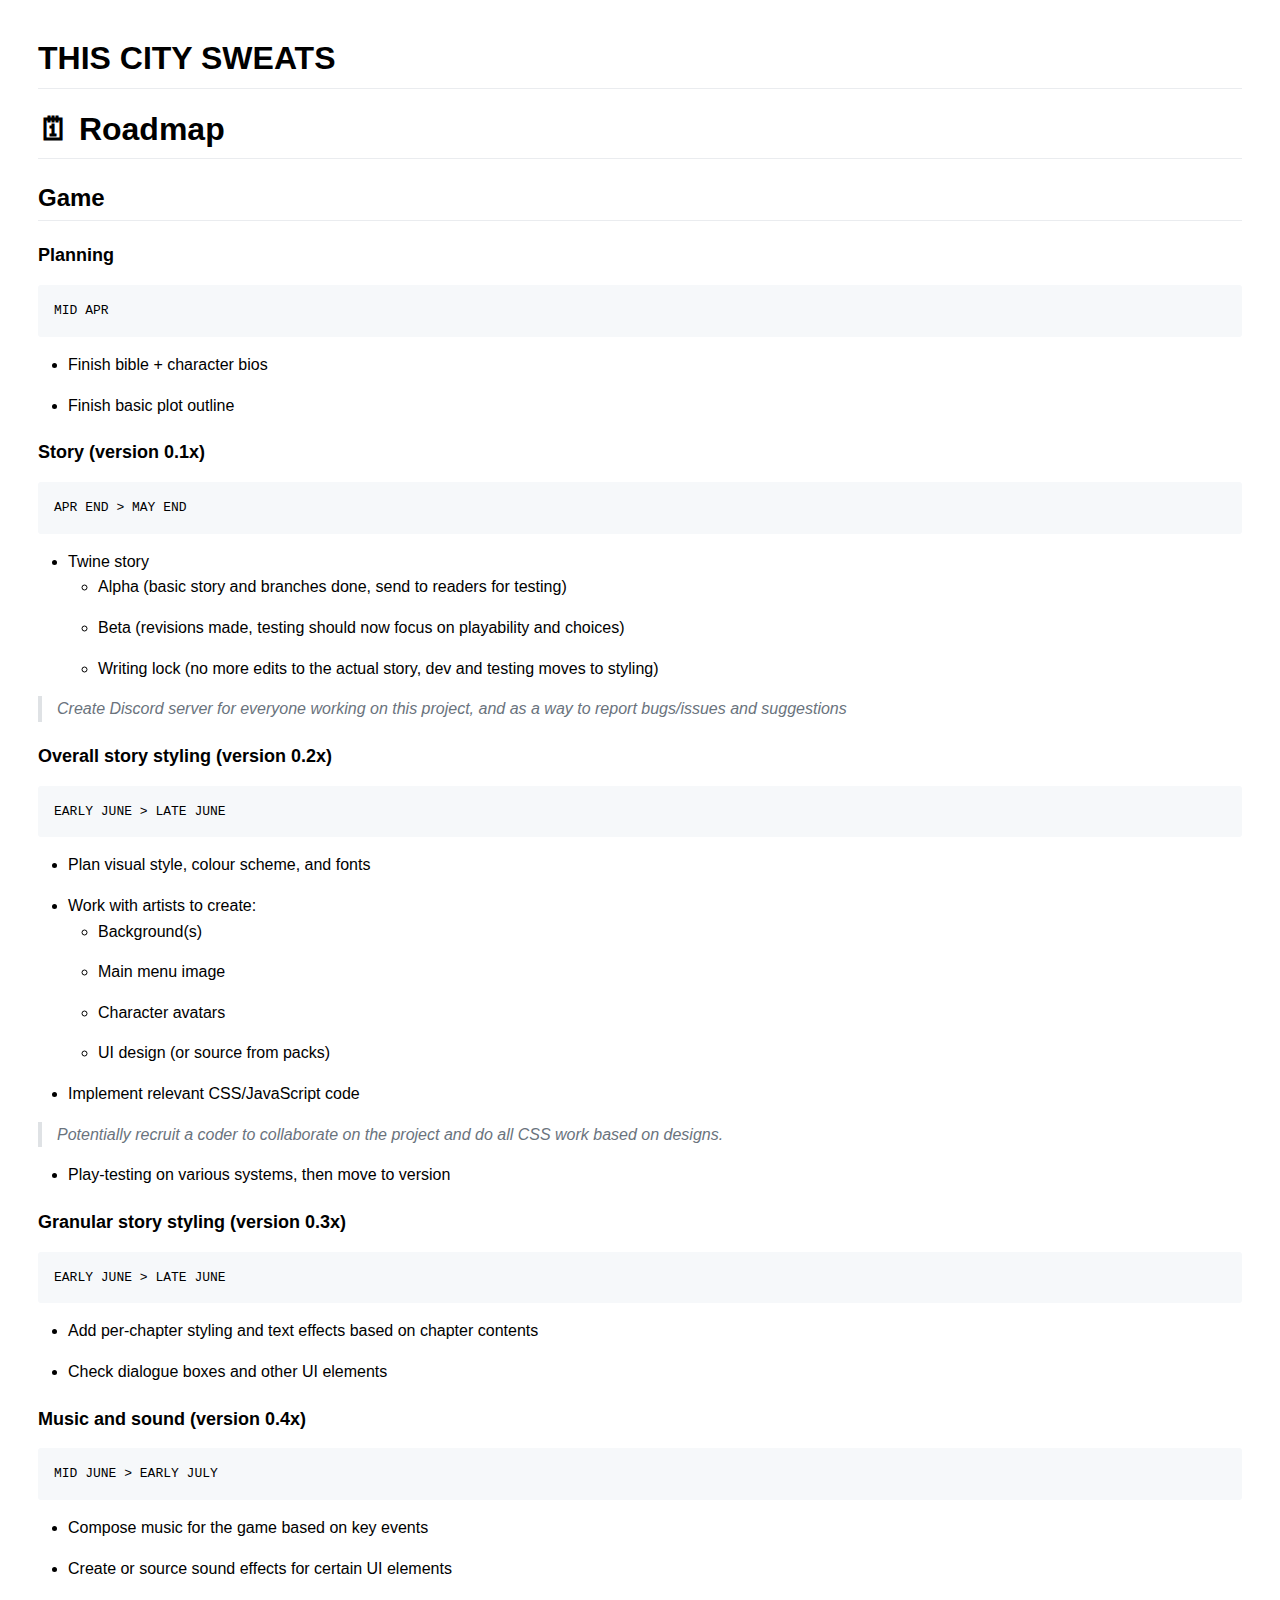
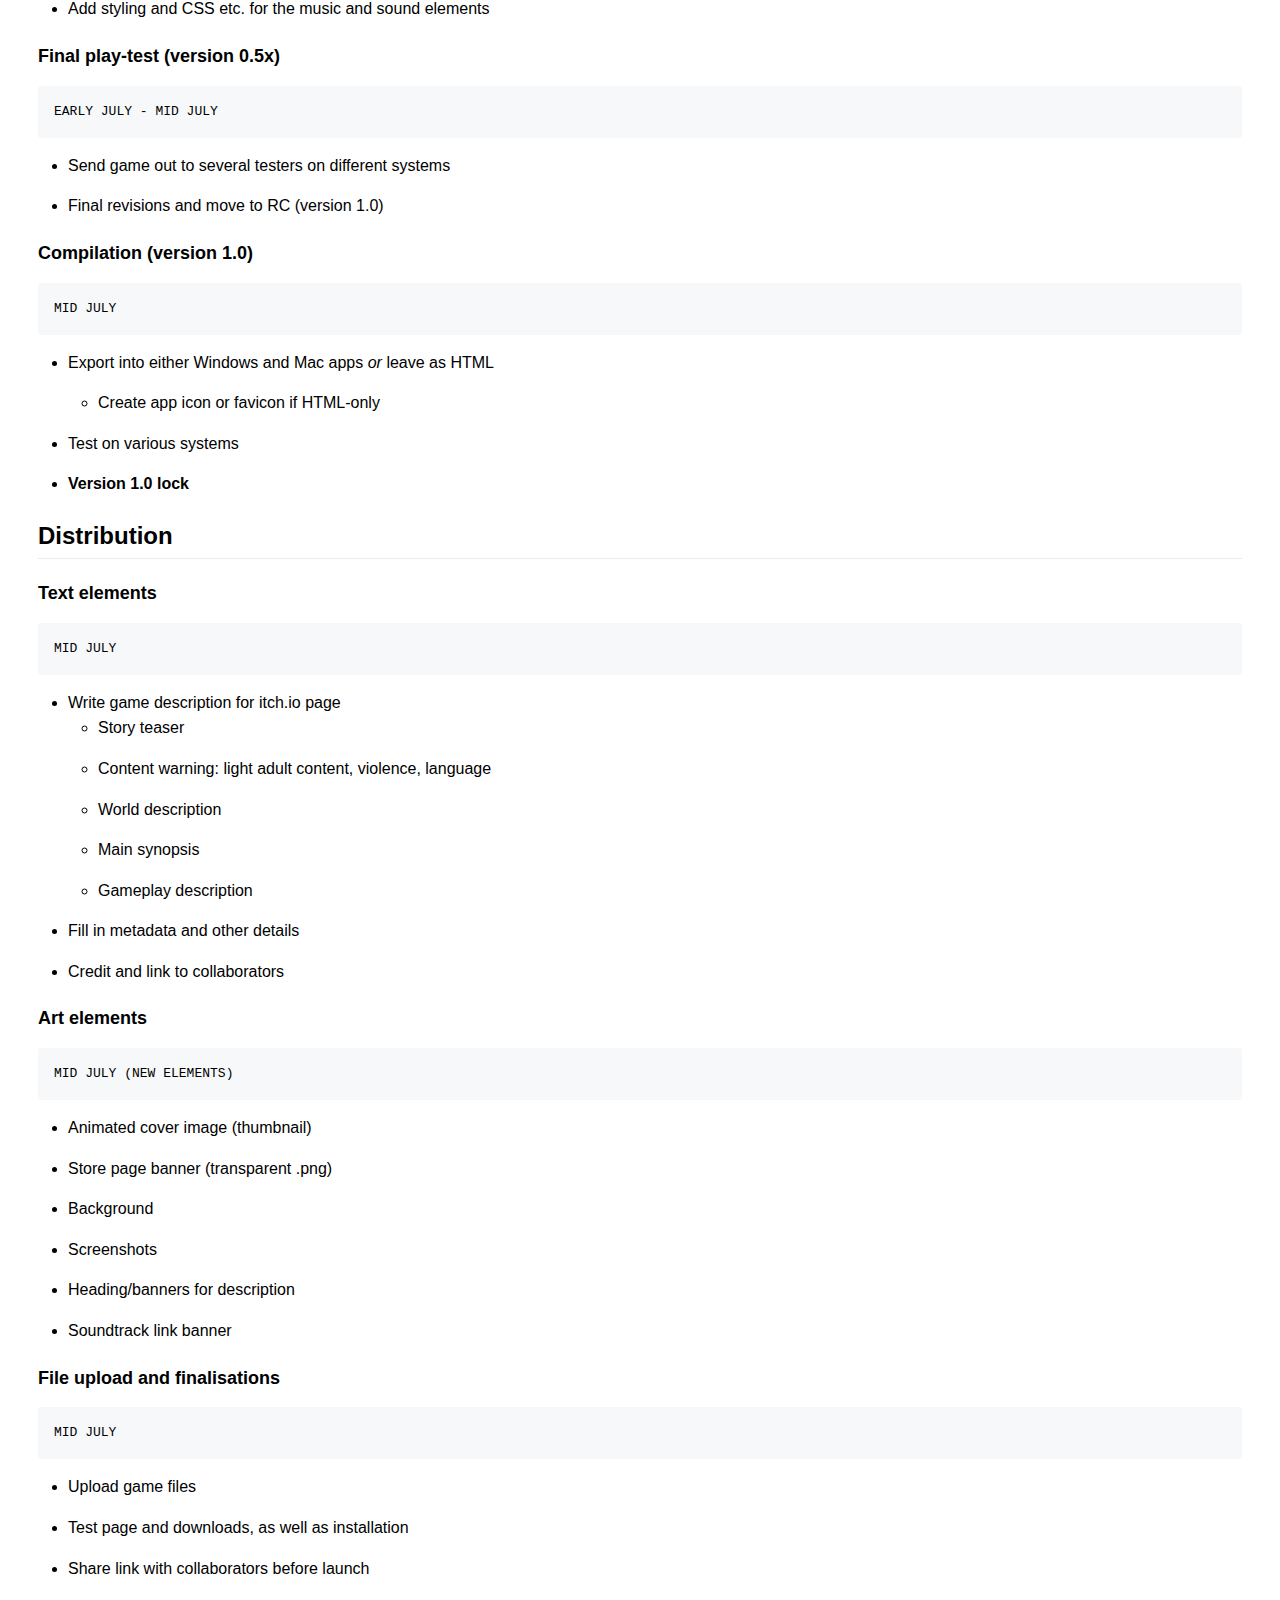
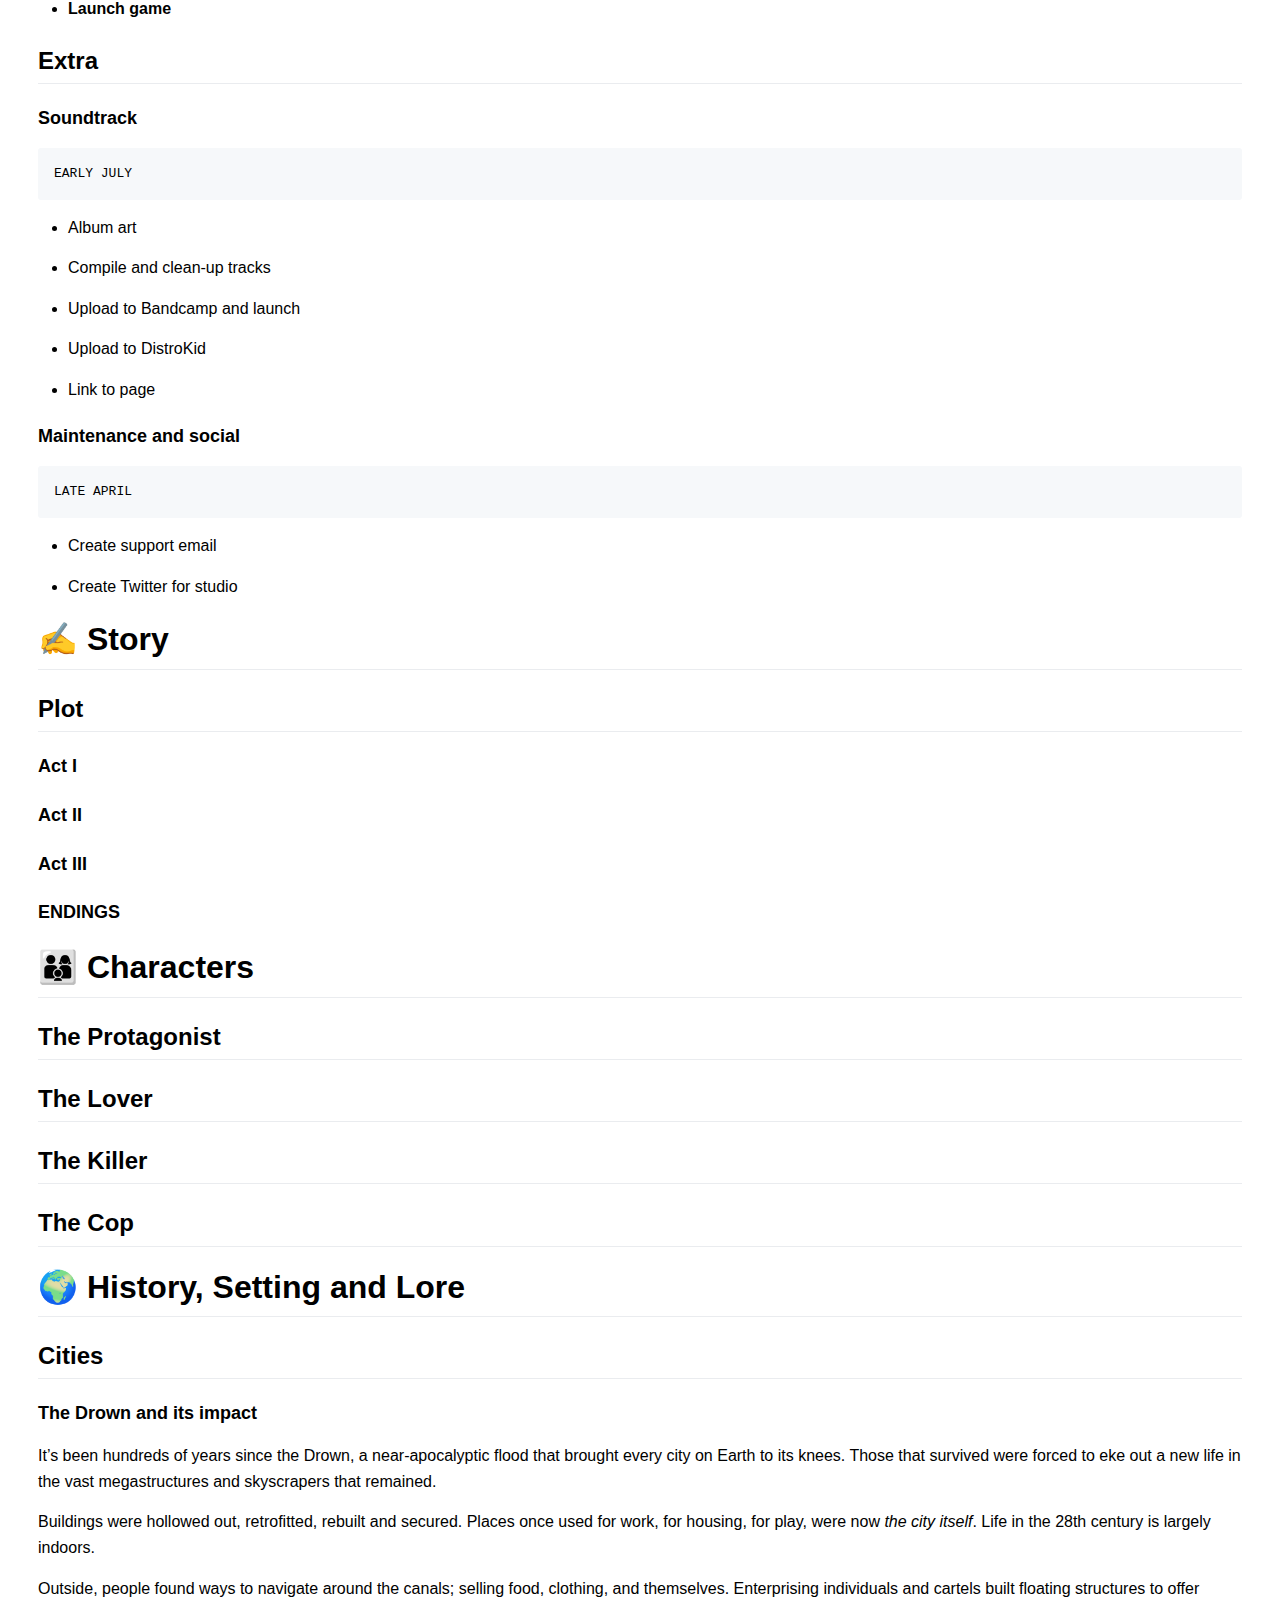
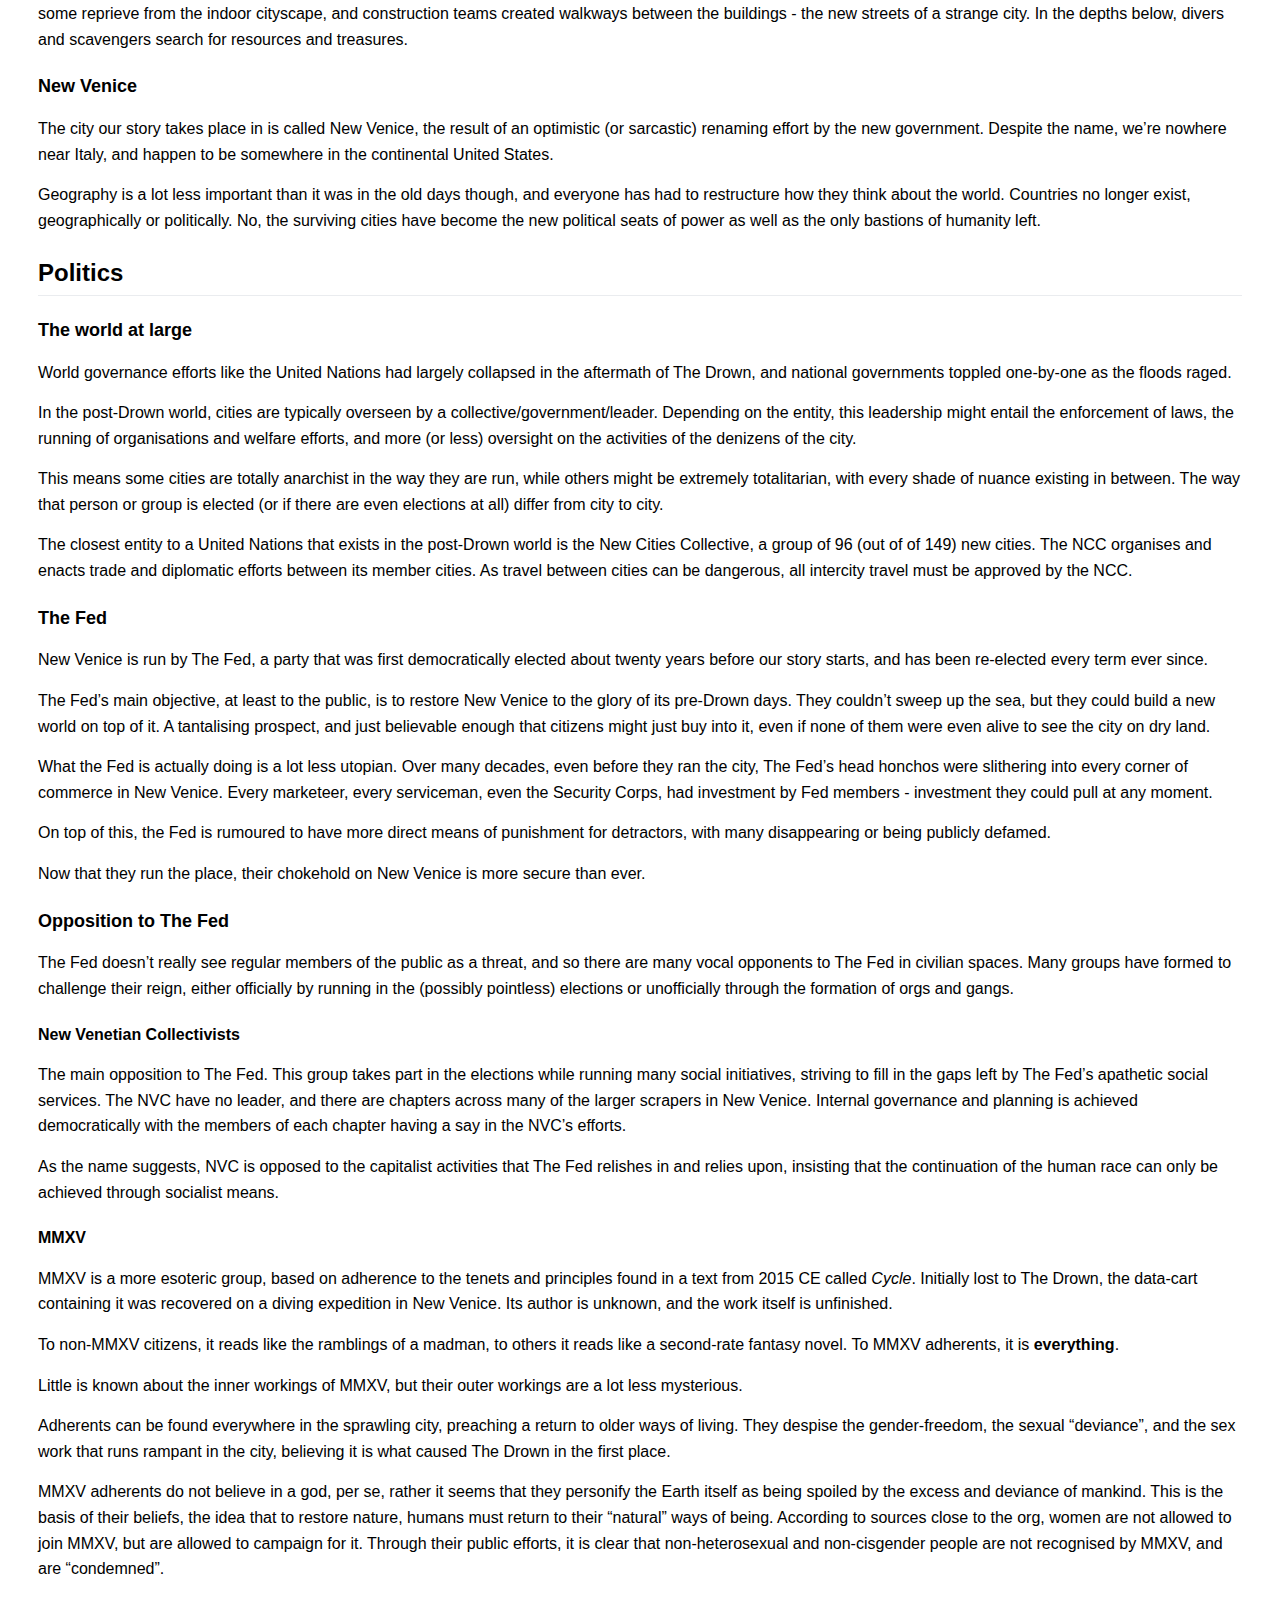
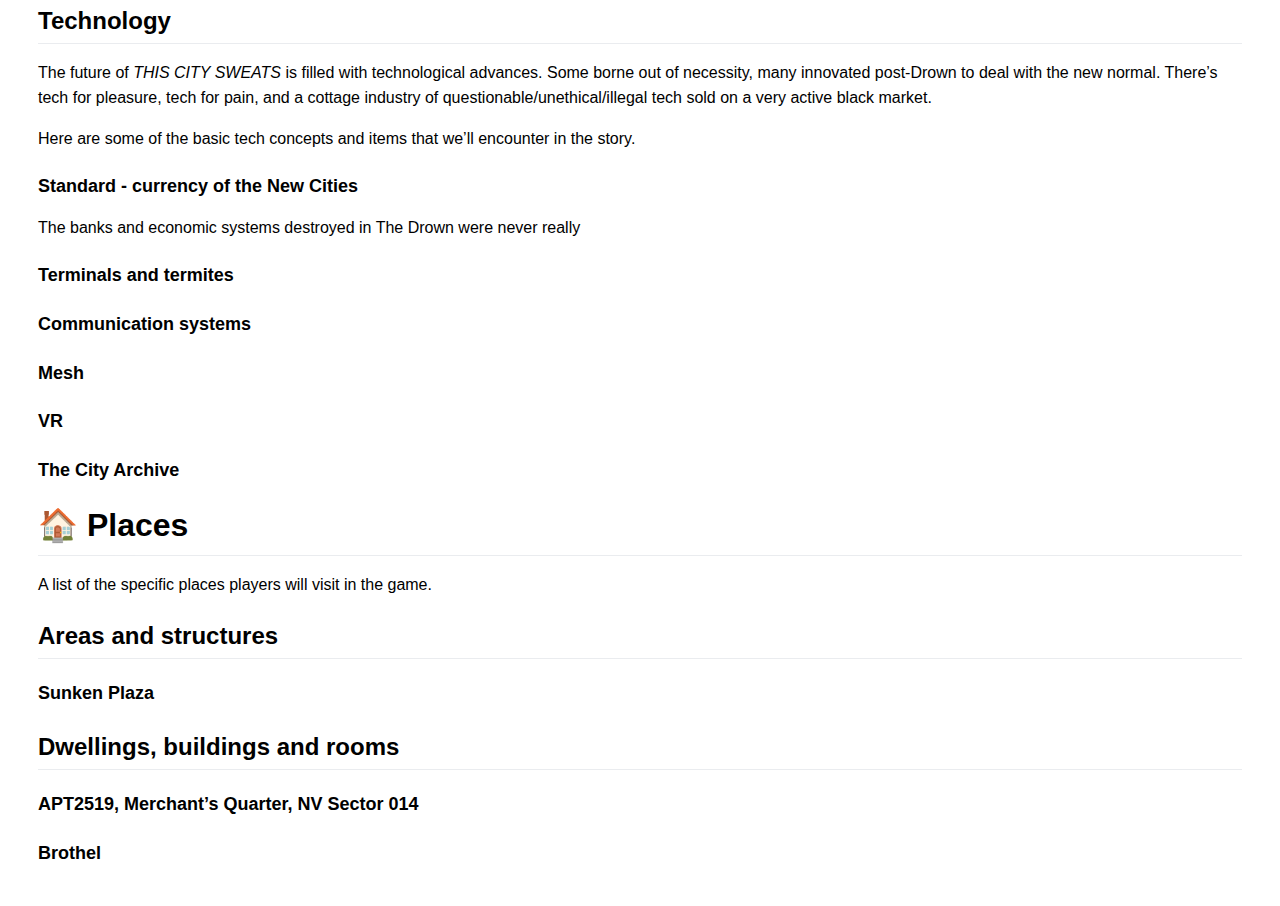
==== commit 27acb46c: "Update index.html" ====
--- a/index.html
+++ b/index.html
@@ -306,437 +306,6 @@
 
 <h3>Brothel</h3>
 
-<h1>THIS CITY SWEATS</h1>
-
-<h1>🗓 Roadmap</h1>
-
-<h2>Game</h2>
-
-<h3>Planning</h3>
-
-<pre><code>MID APR</code></pre>
-
-<ul>
-	<li>Finish bible + character bios</li>
-	<li>Finish basic plot outline</li>
-</ul>
-
-<h3>Story (version 0.1x)</h3>
-
-<pre><code>APR END &gt; MAY END</code></pre>
-
-<ul>
-	<li>Twine story
-
-		<ul>
-			<li>Alpha (basic story and branches done, send to readers for testing)</li>
-			<li>Beta (revisions made, testing should now focus on playability and choices)</li>
-			<li>Writing lock (no more edits to the actual story, dev and testing moves to styling)</li>
-		</ul></li>
-</ul>
-
-<blockquote>
-<p><em>Create Discord server for everyone working on this project, and as a way to report bugs/issues and suggestions </em></p>
-</blockquote>
-
-<h3>Overall story styling (version 0.2x)</h3>
-
-<pre><code>EARLY JUNE &gt; LATE JUNE</code></pre>
-
-<ul>
-	<li>Plan visual style, colour scheme, and fonts</li>
-	<li>Work with artists to create:
-
-		<ul>
-			<li>Background(s)</li>
-			<li>Main menu image</li>
-			<li>Character avatars</li>
-			<li>UI design (or source from packs)</li>
-		</ul></li>
-	<li>Implement relevant CSS/JavaScript code</li>
-</ul>
-
-<blockquote>
-<p><em>Potentially recruit a coder to collaborate on the project and do all CSS work based on designs.</em></p>
-</blockquote>
-
-<ul>
-	<li>Play-testing on various systems, then move to version</li>
-</ul>
-
-<h3>Granular story styling (version 0.3x)</h3>
-
-<pre><code>EARLY JUNE &gt; LATE JUNE</code></pre>
-
-<ul>
-	<li>Add per-chapter styling and text effects based on chapter contents</li>
-	<li>Check dialogue boxes and other UI elements</li>
-</ul>
-
-<h3>Music and sound (version 0.4x)</h3>
-
-<pre><code>MID JUNE &gt; EARLY JULY</code></pre>
-
-<ul>
-	<li>Compose music for the game based on key events</li>
-	<li>Create or source sound effects for certain UI elements</li>
-	<li>Add styling and CSS etc. for the music and sound elements </li>
-</ul>
-
-<h3>Final play-test (version 0.5x)</h3>
-
-<pre><code>EARLY JULY - MID JULY</code></pre>
-
-<ul>
-	<li>Send game out to several testers on different systems</li>
-	<li>Final revisions and move to RC (version 1.0)</li>
-</ul>
-
-<h3>Compilation (version 1.0)</h3>
-
-<pre><code>MID JULY</code></pre>
-
-<ul>
-	<li>Export into either Windows and Mac apps <em>or </em>leave as HTML
-
-		<ul>
-			<li>Create app icon or favicon if HTML-only</li>
-		</ul></li>
-	<li>Test on various systems</li>
-	<li><strong>Version 1.0 lock</strong></li>
-</ul>
-
-<h2>Distribution</h2>
-
-<h3>Text elements</h3>
-
-<pre><code>MID JULY</code></pre>
-
-<ul>
-	<li>Write game description for itch.io page
-
-		<ul>
-			<li>Story teaser</li>
-			<li>Content warning: light adult content, violence, language</li>
-			<li>World description</li>
-			<li>Main synopsis</li>
-			<li>Gameplay description</li>
-		</ul></li>
-	<li>Fill in metadata and other details</li>
-	<li>Credit and link to collaborators</li>
-</ul>
-
-<h3>Art elements</h3>
-
-<pre><code>MID JULY (NEW ELEMENTS)</code></pre>
-
-<ul>
-	<li>Animated cover image (thumbnail)</li>
-	<li>Store page banner (transparent .png)</li>
-	<li>Background</li>
-	<li>Screenshots</li>
-	<li>Heading/banners for description</li>
-	<li>Soundtrack link banner</li>
-</ul>
-
-<h3>File upload and finalisations</h3>
-
-<pre><code>MID JULY</code></pre>
-
-<ul>
-	<li>Upload game files</li>
-	<li>Test page and downloads, as well as installation</li>
-	<li>Share link with collaborators before launch</li>
-	<li><strong>Launch game</strong></li>
-</ul>
-
-<h2>Extra</h2>
-
-<h3>Soundtrack</h3>
-
-<pre><code>EARLY JULY</code></pre>
-
-<ul>
-	<li>Album art</li>
-	<li>Compile and clean-up tracks </li>
-	<li>Upload to Bandcamp and launch</li>
-	<li>Upload to DistroKid</li>
-	<li>Link to page</li>
-</ul>
-
-<h3>Maintenance and social</h3>
-
-<pre><code>LATE APRIL</code></pre>
-
-<ul>
-	<li>Create support email</li>
-	<li>Create Twitter for studio</li>
-</ul>
-
-<h1>✍️ Story</h1>
-
-<h2>Plot</h2>
-
-<h3>Act I</h3>
-
-<h3>Act II</h3>
-
-<h3>Act III</h3>
-
-<h3>ENDINGS</h3>
-
-<h1>👨‍👩‍👦 Characters</h1>
-
-<h2>The Protagonist</h2>
-
-<h2>The Lover</h2>
-
-<h2>The Killer</h2>
-
-<h2>The Cop</h2>
-
-<h1>🌍 History, Setting and Lore</h1>
-
-<h2>Cities</h2>
-
-<h3>The Drown and its impact</h3>
-
-<p>It’s been hundreds of years since the Drown, a near-apocalyptic flood that brought every city on Earth to its knees. Those that survived were forced to eke out a new life in the vast megastructures and skyscrapers that remained.</p>
-
-<p>Buildings were hollowed out, retrofitted, rebuilt and secured. Places once used for work, for housing, for play, were now <em>the city itself</em>. Life in the 28th century is largely indoors.</p>
-
-<p>Outside, people found ways to navigate around the canals; selling food, clothing, and themselves. Enterprising individuals and cartels built floating structures to offer some reprieve from the indoor cityscape, and construction teams created walkways between the buildings - the new streets of a strange city. In the depths below, divers and scavengers search for resources and treasures.</p>
-
-<h3>New Venice</h3>
-
-<p>The city our story takes place in is called New Venice, the result of an optimistic (or sarcastic) renaming effort by the new government. Despite the name, we’re nowhere near Italy, and happen to be somewhere in the continental United States. </p>
-
-<p>Geography is a lot less important than it was in the old days though, and everyone has had to restructure how they think about the world. Countries no longer exist, geographically or politically. No, the surviving cities have become the new political seats of power as well as the only bastions of humanity left.</p>
-
-<p></p>
-
-<h2>Politics</h2>
-
-<h3>The world at large</h3>
-
-<p>World governance efforts like the United Nations had largely collapsed in the aftermath of The Drown, and national governments toppled one-by-one as the floods raged.</p>
-
-<p>In the post-Drown world, cities are typically overseen by a collective/government/leader. Depending on the entity, this leadership might entail the enforcement of laws, the running of organisations and welfare efforts, and more (or less) oversight on the activities of the denizens of the city. </p>
-
-<p>This means some cities are totally anarchist in the way they are run, while others might be extremely totalitarian, with every shade of nuance existing in between. The way that person or group is elected (or if there are even elections at all) differ from city to city.</p>
-
-<p>The closest entity to a United Nations that exists in the post-Drown world is the New Cities Collective, a group of 96 (out of of 149) new cities. The NCC organises and enacts trade and diplomatic efforts between its member cities. As travel between cities can be dangerous, all intercity travel must be approved by the NCC.</p>
-
-<h3>The Fed</h3>
-
-<p>New Venice is run by The Fed, a party that was first democratically elected about twenty years before our story starts, and has been re-elected every term ever since. </p>
-
-<p>The Fed’s main objective, at least to the public, is to restore New Venice to the glory of its pre-Drown days. They couldn’t sweep up the sea, but they could build a new world on top of it. A tantalising prospect, and just believable enough that citizens might just buy into it, even if none of them were even alive to see the city on dry land.</p>
-
-<p>What the Fed is actually doing is a lot less utopian. Over many decades, even before they ran the city, The Fed’s head honchos were slithering into every corner of commerce in New Venice. Every marketeer, every serviceman, even the Security Corps, had investment by Fed members - investment they could pull at any moment.</p>
-
-<p>On top of this, the Fed is rumoured to have more direct means of punishment for detractors, with many disappearing or being publicly defamed.</p>
-
-<p>Now that they run the place, their chokehold on New Venice is more secure than ever.</p>
-
-<h3>Opposition to The Fed</h3>
-
-<p>The Fed doesn’t really see regular members of the public as a threat, and so there are many vocal opponents to The Fed in civilian spaces. Many groups have formed to challenge their reign, either officially by running in the (possibly pointless) elections or unofficially through the formation of orgs and gangs.</p>
-
-<h4>New Venetian Collectivists</h4>
-
-<p>The main opposition to The Fed. This group takes part in the elections while running many social initiatives, striving to fill in the gaps left by The Fed’s apathetic social services. The NVC have no leader, and there are chapters across many of the larger scrapers in New Venice. Internal governance and planning is achieved democratically with the members of each chapter having a say in the NVC’s efforts. </p>
-
-<p>As the name suggests, NVC is opposed to the capitalist activities that The Fed relishes in and relies upon, insisting that the continuation of the human race can only be achieved through socialist means.</p>
-
-<h4>MMXV</h4>
-
-<p>MMXV is a more esoteric group, based on adherence to the tenets and principles found in a text from 2015 CE called <em>Cycle</em>. Initially lost to The Drown, the data-cart containing it was recovered on a diving expedition in New Venice. Its author is unknown, and the work itself is unfinished. </p>
-
-<p>To non-MMXV citizens, it reads like the ramblings of a madman, to others it reads like a second-rate fantasy novel. To MMXV adherents, it is <strong>everything</strong>.</p>
-
-<p>Little is known about the inner workings of MMXV, but their outer workings are a lot less mysterious. </p>
-
-<p>Adherents can be found everywhere in the sprawling city, preaching a return to older ways of living. They despise the gender-freedom, the sexual “deviance”, and the sex work that runs rampant in the city, believing it is what caused The Drown in the first place.</p>
-
-<p>MMXV adherents do not believe in a god, per se, rather it seems that they personify the Earth itself as being spoiled by the excess and deviance of mankind. This is the basis of their beliefs, the idea that to restore nature, humans must return to their “natural” ways of being. According to sources close to the org, women are not allowed to join MMXV, but are allowed to campaign for it. Through their public efforts, it is clear that non-heterosexual and non-cisgender people are not recognised by MMXV, and are “condemned”. </p>
-
-<h2>Technology</h2>
-
-<p>The future of <em>THIS CITY SWEATS</em> is filled with technological advances. Some borne out of necessity, many innovated post-Drown to deal with the new normal. There’s tech for pleasure, tech for pain, and a cottage industry of questionable/unethical/illegal tech sold on a very active black market.</p>
-
-<p>Here are some of the basic tech concepts and items that we’ll encounter in the story.</p>
-
-<h3>Standard - currency of the New Cities</h3>
-
-<p>The banks and economic systems destroyed in The Drown were never really</p>
-
-<h3>Terminals and termites</h3>
-
-<p></p>
-
-<h3>Communication systems</h3>
-
-<p></p>
-
-<h3>Mesh</h3>
-
-<p></p>
-
-<h3>VR</h3>
-
-<p></p>
-
-<h3>The City Archive</h3>
-
-<p></p>
-
-<h1>🏠 Places</h1>
-
-<p>A list of the specific places players will visit in the game.</p>
-
-<h2>Areas and structures</h2>
-
-<h3>Sunken Plaza</h3>
-
-<h2>Dwellings, buildings and rooms</h2>
-
-<h3>APT2519, Merchant’s Quarter, NV Sector 014</h3>
-
-<h3>Brothel</h3>
-
-<h1>✍️ Story</h1>
-
-<h2>Plot</h2>
-
-<h3>Act I</h3>
-
-<h3>Act II</h3>
-
-<h3>Act III</h3>
-
-<h3>ENDINGS</h3>
-
-<h1>👨‍👩‍👦 Characters</h1>
-
-<h2>The Protagonist</h2>
-
-<h2>The Lover</h2>
-
-<h2>The Killer</h2>
-
-<h2>The Cop</h2>
-
-<h1>🌍 History, Setting and Lore</h1>
-
-<h2>Cities</h2>
-
-<h3>The Drown and its impact</h3>
-
-<p>It’s been hundreds of years since the Drown, a near-apocalyptic flood that brought every city on Earth to its knees. Those that survived were forced to eke out a new life in the vast megastructures and skyscrapers that remained.</p>
-
-<p>Buildings were hollowed out, retrofitted, rebuilt and secured. Places once used for work, for housing, for play, were now <em>the city itself</em>. Life in the 28th century is largely indoors.</p>
-
-<p>Outside, people found ways to navigate around the canals; selling food, clothing, and themselves. Enterprising individuals and cartels built floating structures to offer some reprieve from the indoor cityscape, and construction teams created walkways between the buildings - the new streets of a strange city. In the depths below, divers and scavengers search for resources and treasures.</p>
-
-<h3>New Venice</h3>
-
-<p>The city our story takes place in is called New Venice, the result of an optimistic (or sarcastic) renaming effort by the new government. Despite the name, we’re nowhere near Italy, and happen to be somewhere in the continental United States. </p>
-
-<p>Geography is a lot less important than it was in the old days though, and everyone has had to restructure how they think about the world. Countries no longer exist, geographically or politically. No, the surviving cities have become the new political seats of power as well as the only bastions of humanity left.</p>
-
-<p></p>
-
-<h2>Politics</h2>
-
-<h3>The world at large</h3>
-
-<p>World governance efforts like the United Nations had largely collapsed in the aftermath of The Drown, and national governments toppled one-by-one as the floods raged.</p>
-
-<p>In the post-Drown world, cities are typically overseen by a collective/government/leader. Depending on the entity, this leadership might entail the enforcement of laws, the running of organisations and welfare efforts, and more (or less) oversight on the activities of the denizens of the city. </p>
-
-<p>This means some cities are totally anarchist in the way they are run, while others might be extremely totalitarian, with every shade of nuance existing in between. The way that person or group is elected (or if there are even elections at all) differ from city to city.</p>
-
-<p>The closest entity to a United Nations that exists in the post-Drown world is the New Cities Collective, a group of 96 (out of of 149) new cities. The NCC organises and enacts trade and diplomatic efforts between its member cities. As travel between cities can be dangerous, all intercity travel must be approved by the NCC.</p>
-
-<h3>The Fed</h3>
-
-<p>New Venice is run by The Fed, a party that was first democratically elected about twenty years before our story starts, and has been re-elected every term ever since. </p>
-
-<p>The Fed’s main objective, at least to the public, is to restore New Venice to the glory of its pre-Drown days. They couldn’t sweep up the sea, but they could build a new world on top of it. A tantalising prospect, and just believable enough that citizens might just buy into it, even if none of them were even alive to see the city on dry land.</p>
-
-<p>What the Fed is actually doing is a lot less utopian. Over many decades, even before they ran the city, The Fed’s head honchos were slithering into every corner of commerce in New Venice. Every marketeer, every serviceman, even the Security Corps, had investment by Fed members - investment they could pull at any moment.</p>
-
-<p>On top of this, the Fed is rumoured to have more direct means of punishment for detractors, with many disappearing or being publicly defamed.</p>
-
-<p>Now that they run the place, their chokehold on New Venice is more secure than ever.</p>
-
-<h3>Opposition to The Fed</h3>
-
-<p>The Fed doesn’t really see regular members of the public as a threat, and so there are many vocal opponents to The Fed in civilian spaces. Many groups have formed to challenge their reign, either officially by running in the (possibly pointless) elections or unofficially through the formation of orgs and gangs.</p>
-
-<h4>New Venetian Collectivists</h4>
-
-<p>The main opposition to The Fed. This group takes part in the elections while running many social initiatives, striving to fill in the gaps left by The Fed’s apathetic social services. The NVC have no leader, and there are chapters across many of the larger scrapers in New Venice. Internal governance and planning is achieved democratically with the members of each chapter having a say in the NVC’s efforts. </p>
-
-<p>As the name suggests, NVC is opposed to the capitalist activities that The Fed relishes in and relies upon, insisting that the continuation of the human race can only be achieved through socialist means.</p>
-
-<h4>MMXV</h4>
-
-<p>MMXV is a more esoteric group, based on adherence to the tenets and principles found in a text from 2015 CE called <em>Cycle</em>. Initially lost to The Drown, the data-cart containing it was recovered on a diving expedition in New Venice. Its author is unknown, and the work itself is unfinished. </p>
-
-<p>To non-MMXV citizens, it reads like the ramblings of a madman, to others it reads like a second-rate fantasy novel. To MMXV adherents, it is <strong>everything</strong>.</p>
-
-<p>Little is known about the inner workings of MMXV, but their outer workings are a lot less mysterious. </p>
-
-<p>Adherents can be found everywhere in the sprawling city, preaching a return to older ways of living. They despise the gender-freedom, the sexual “deviance”, and the sex work that runs rampant in the city, believing it is what caused The Drown in the first place.</p>
-
-<p>MMXV adherents do not believe in a god, per se, rather it seems that they personify the Earth itself as being spoiled by the excess and deviance of mankind. This is the basis of their beliefs, the idea that to restore nature, humans must return to their “natural” ways of being. According to sources close to the org, women are not allowed to join MMXV, but are allowed to campaign for it. Through their public efforts, it is clear that non-heterosexual and non-cisgender people are not recognised by MMXV, and are “condemned”. </p>
-
-<h2>Technology</h2>
-
-<p>The future of <em>THIS CITY SWEATS</em> is filled with technological advances. Some borne out of necessity, many innovated post-Drown to deal with the new normal. There’s tech for pleasure, tech for pain, and a cottage industry of questionable/unethical/illegal tech sold on a very active black market.</p>
-
-<p>Here are some of the basic tech concepts and items that we’ll encounter in the story.</p>
-
-<h3>Standard - currency of the New Cities</h3>
-
-<p>The banks and economic systems destroyed in The Drown were never really</p>
-
-<h3>Terminals and termites</h3>
-
-<p></p>
-
-<h3>Communication systems</h3>
-
-<p></p>
-
-<h3>Mesh</h3>
-
-<p></p>
-
-<h3>VR</h3>
-
-<p></p>
-
-<h3>The City Archive</h3>
-
-<p></p>
-
-<h1>🏠 Places</h1>
-
-<p>A list of the specific places players will visit in the game.</p>
-
-<h2>Areas and structures</h2>
-
-<h3>Sunken Plaza</h3>
-
-<h2>Dwellings, buildings and rooms</h2>
-
-<h3>APT2519, Merchant’s Quarter, NV Sector 014</h3>
-
-<h3>Brothel</h3>
-
 </body>
 </html>
 
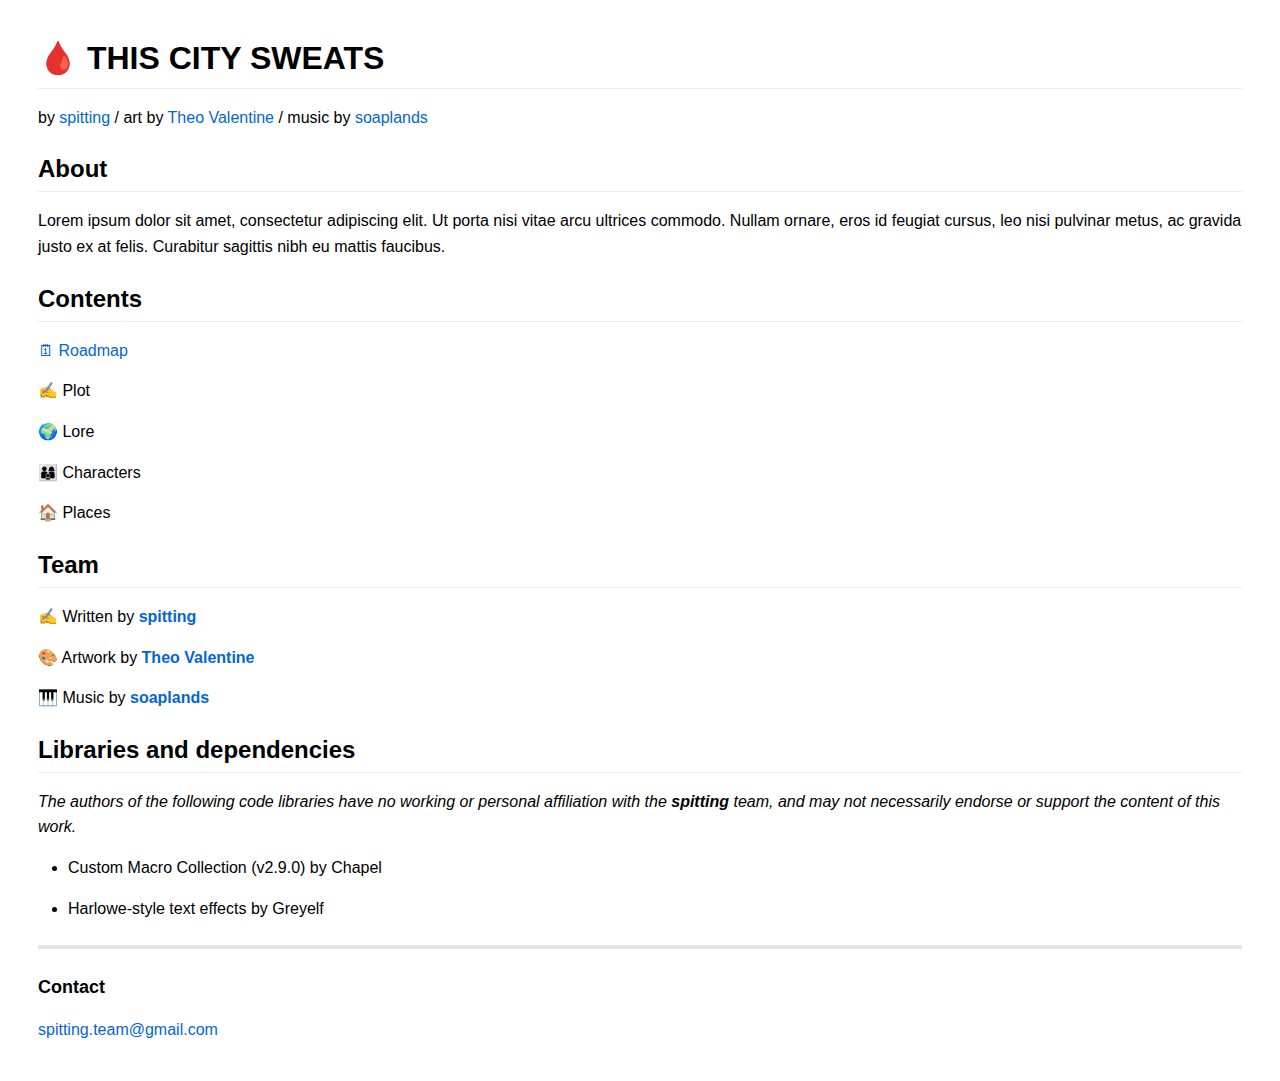
==== commit 9f1938f6: "Added homepage!" ====
--- a/index.html
+++ b/index.html
@@ -4,307 +4,51 @@
 		<meta name="viewport" content="width=device-width, initial-scale=1.0">
 		<meta charset="utf-8" />
 		<link rel="stylesheet" type="text/css" href="css/style.css" />
-		<title>THIS CITY SWEATS</title>
+		<title>🩸 THIS CITY SWEATS</title>
 	</head>
 <body>
-<h1>THIS CITY SWEATS</h1>
+<h1>🩸 THIS CITY SWEATS</h1>
 
-<h1>🗓 Roadmap</h1>
+<p>by <a href="https://twitter.com/spitting_team">spitting</a> / art by <a href="https://twitter.com/gatorbol">Theo Valentine</a> / music by <a href="https://twitter.com/soaplands">soaplands</a></p>
 
-<h2>Game</h2>
+<h2>About</h2>
 
-<h3>Planning</h3>
+<p>Lorem ipsum dolor sit amet, consectetur adipiscing elit. Ut porta nisi vitae arcu ultrices commodo. Nullam ornare, eros id feugiat cursus, leo nisi pulvinar metus, ac gravida justo ex at felis. Curabitur sagittis nibh eu mattis faucibus.</p>
 
-<pre><code>MID APR</code></pre>
+<h2>Contents</h2>
+
+<a href="roadmap.html">🗓 Roadmap</a>
+
+<p>✍️ Plot</p>
+
+<p>🌍 Lore</p>
+
+<p>👨‍👩‍👦 Characters</p>
+
+<p>🏠 Places</p>
+
+<h2>Team</h2>
+
+<p>✍️ Written by <a href="https://twitter.com/spitting_team"><strong>spitting</strong></a></p>
+
+<p>🎨 Artwork by <a href="https://twitter.com/gatorbol"><strong>Theo Valentine</strong></a></p>
+
+<p>🎹 Music by <a href="https://twitter.com/soaplands"><strong>soaplands</strong></a></p>
+
+<h2>Libraries and dependencies</h2>
+
+<p><em>The authors of the following code libraries have no working or personal affiliation with the <strong>spitting </strong>team, and may not necessarily endorse or support the content of this work.</em></p>
 
 <ul>
-	<li>Finish bible + character bios</li>
-	<li>Finish basic plot outline</li>
+	<li>Custom Macro Collection (v2.9.0) by Chapel</li>
+	<li>Harlowe-style text effects by Greyelf</li>
 </ul>
 
-<h3>Story (version 0.1x)</h3>
+<hr />
 
-<pre><code>APR END &gt; MAY END</code></pre>
+<h3>Contact</h3>
 
-<ul>
-	<li>Twine story
-
-		<ul>
-			<li>Alpha (basic story and branches done, send to readers for testing)</li>
-			<li>Beta (revisions made, testing should now focus on playability and choices)</li>
-			<li>Writing lock (no more edits to the actual story, dev and testing moves to styling)</li>
-		</ul></li>
-</ul>
-
-<blockquote>
-<p><em>Create Discord server for everyone working on this project, and as a way to report bugs/issues and suggestions </em></p>
-</blockquote>
-
-<h3>Overall story styling (version 0.2x)</h3>
-
-<pre><code>EARLY JUNE &gt; LATE JUNE</code></pre>
-
-<ul>
-	<li>Plan visual style, colour scheme, and fonts</li>
-	<li>Work with artists to create:
-
-		<ul>
-			<li>Background(s)</li>
-			<li>Main menu image</li>
-			<li>Character avatars</li>
-			<li>UI design (or source from packs)</li>
-		</ul></li>
-	<li>Implement relevant CSS/JavaScript code</li>
-</ul>
-
-<blockquote>
-<p><em>Potentially recruit a coder to collaborate on the project and do all CSS work based on designs.</em></p>
-</blockquote>
-
-<ul>
-	<li>Play-testing on various systems, then move to version</li>
-</ul>
-
-<h3>Granular story styling (version 0.3x)</h3>
-
-<pre><code>EARLY JUNE &gt; LATE JUNE</code></pre>
-
-<ul>
-	<li>Add per-chapter styling and text effects based on chapter contents</li>
-	<li>Check dialogue boxes and other UI elements</li>
-</ul>
-
-<h3>Music and sound (version 0.4x)</h3>
-
-<pre><code>MID JUNE &gt; EARLY JULY</code></pre>
-
-<ul>
-	<li>Compose music for the game based on key events</li>
-	<li>Create or source sound effects for certain UI elements</li>
-	<li>Add styling and CSS etc. for the music and sound elements </li>
-</ul>
-
-<h3>Final play-test (version 0.5x)</h3>
-
-<pre><code>EARLY JULY - MID JULY</code></pre>
-
-<ul>
-	<li>Send game out to several testers on different systems</li>
-	<li>Final revisions and move to RC (version 1.0)</li>
-</ul>
-
-<h3>Compilation (version 1.0)</h3>
-
-<pre><code>MID JULY</code></pre>
-
-<ul>
-	<li>Export into either Windows and Mac apps <em>or </em>leave as HTML
-
-		<ul>
-			<li>Create app icon or favicon if HTML-only</li>
-		</ul></li>
-	<li>Test on various systems</li>
-	<li><strong>Version 1.0 lock</strong></li>
-</ul>
-
-<h2>Distribution</h2>
-
-<h3>Text elements</h3>
-
-<pre><code>MID JULY</code></pre>
-
-<ul>
-	<li>Write game description for itch.io page
-
-		<ul>
-			<li>Story teaser</li>
-			<li>Content warning: light adult content, violence, language</li>
-			<li>World description</li>
-			<li>Main synopsis</li>
-			<li>Gameplay description</li>
-		</ul></li>
-	<li>Fill in metadata and other details</li>
-	<li>Credit and link to collaborators</li>
-</ul>
-
-<h3>Art elements</h3>
-
-<pre><code>MID JULY (NEW ELEMENTS)</code></pre>
-
-<ul>
-	<li>Animated cover image (thumbnail)</li>
-	<li>Store page banner (transparent .png)</li>
-	<li>Background</li>
-	<li>Screenshots</li>
-	<li>Heading/banners for description</li>
-	<li>Soundtrack link banner</li>
-</ul>
-
-<h3>File upload and finalisations</h3>
-
-<pre><code>MID JULY</code></pre>
-
-<ul>
-	<li>Upload game files</li>
-	<li>Test page and downloads, as well as installation</li>
-	<li>Share link with collaborators before launch</li>
-	<li><strong>Launch game</strong></li>
-</ul>
-
-<h2>Extra</h2>
-
-<h3>Soundtrack</h3>
-
-<pre><code>EARLY JULY</code></pre>
-
-<ul>
-	<li>Album art</li>
-	<li>Compile and clean-up tracks </li>
-	<li>Upload to Bandcamp and launch</li>
-	<li>Upload to DistroKid</li>
-	<li>Link to page</li>
-</ul>
-
-<h3>Maintenance and social</h3>
-
-<pre><code>LATE APRIL</code></pre>
-
-<ul>
-	<li>Create support email</li>
-	<li>Create Twitter for studio</li>
-</ul>
-
-<h1>✍️ Story</h1>
-
-<h2>Plot</h2>
-
-<h3>Act I</h3>
-
-<h3>Act II</h3>
-
-<h3>Act III</h3>
-
-<h3>ENDINGS</h3>
-
-<h1>👨‍👩‍👦 Characters</h1>
-
-<h2>The Protagonist</h2>
-
-<h2>The Lover</h2>
-
-<h2>The Killer</h2>
-
-<h2>The Cop</h2>
-
-<h1>🌍 History, Setting and Lore</h1>
-
-<h2>Cities</h2>
-
-<h3>The Drown and its impact</h3>
-
-<p>It’s been hundreds of years since the Drown, a near-apocalyptic flood that brought every city on Earth to its knees. Those that survived were forced to eke out a new life in the vast megastructures and skyscrapers that remained.</p>
-
-<p>Buildings were hollowed out, retrofitted, rebuilt and secured. Places once used for work, for housing, for play, were now <em>the city itself</em>. Life in the 28th century is largely indoors.</p>
-
-<p>Outside, people found ways to navigate around the canals; selling food, clothing, and themselves. Enterprising individuals and cartels built floating structures to offer some reprieve from the indoor cityscape, and construction teams created walkways between the buildings - the new streets of a strange city. In the depths below, divers and scavengers search for resources and treasures.</p>
-
-<h3>New Venice</h3>
-
-<p>The city our story takes place in is called New Venice, the result of an optimistic (or sarcastic) renaming effort by the new government. Despite the name, we’re nowhere near Italy, and happen to be somewhere in the continental United States. </p>
-
-<p>Geography is a lot less important than it was in the old days though, and everyone has had to restructure how they think about the world. Countries no longer exist, geographically or politically. No, the surviving cities have become the new political seats of power as well as the only bastions of humanity left.</p>
-
-<p></p>
-
-<h2>Politics</h2>
-
-<h3>The world at large</h3>
-
-<p>World governance efforts like the United Nations had largely collapsed in the aftermath of The Drown, and national governments toppled one-by-one as the floods raged.</p>
-
-<p>In the post-Drown world, cities are typically overseen by a collective/government/leader. Depending on the entity, this leadership might entail the enforcement of laws, the running of organisations and welfare efforts, and more (or less) oversight on the activities of the denizens of the city. </p>
-
-<p>This means some cities are totally anarchist in the way they are run, while others might be extremely totalitarian, with every shade of nuance existing in between. The way that person or group is elected (or if there are even elections at all) differ from city to city.</p>
-
-<p>The closest entity to a United Nations that exists in the post-Drown world is the New Cities Collective, a group of 96 (out of of 149) new cities. The NCC organises and enacts trade and diplomatic efforts between its member cities. As travel between cities can be dangerous, all intercity travel must be approved by the NCC.</p>
-
-<h3>The Fed</h3>
-
-<p>New Venice is run by The Fed, a party that was first democratically elected about twenty years before our story starts, and has been re-elected every term ever since. </p>
-
-<p>The Fed’s main objective, at least to the public, is to restore New Venice to the glory of its pre-Drown days. They couldn’t sweep up the sea, but they could build a new world on top of it. A tantalising prospect, and just believable enough that citizens might just buy into it, even if none of them were even alive to see the city on dry land.</p>
-
-<p>What the Fed is actually doing is a lot less utopian. Over many decades, even before they ran the city, The Fed’s head honchos were slithering into every corner of commerce in New Venice. Every marketeer, every serviceman, even the Security Corps, had investment by Fed members - investment they could pull at any moment.</p>
-
-<p>On top of this, the Fed is rumoured to have more direct means of punishment for detractors, with many disappearing or being publicly defamed.</p>
-
-<p>Now that they run the place, their chokehold on New Venice is more secure than ever.</p>
-
-<h3>Opposition to The Fed</h3>
-
-<p>The Fed doesn’t really see regular members of the public as a threat, and so there are many vocal opponents to The Fed in civilian spaces. Many groups have formed to challenge their reign, either officially by running in the (possibly pointless) elections or unofficially through the formation of orgs and gangs.</p>
-
-<h4>New Venetian Collectivists</h4>
-
-<p>The main opposition to The Fed. This group takes part in the elections while running many social initiatives, striving to fill in the gaps left by The Fed’s apathetic social services. The NVC have no leader, and there are chapters across many of the larger scrapers in New Venice. Internal governance and planning is achieved democratically with the members of each chapter having a say in the NVC’s efforts. </p>
-
-<p>As the name suggests, NVC is opposed to the capitalist activities that The Fed relishes in and relies upon, insisting that the continuation of the human race can only be achieved through socialist means.</p>
-
-<h4>MMXV</h4>
-
-<p>MMXV is a more esoteric group, based on adherence to the tenets and principles found in a text from 2015 CE called <em>Cycle</em>. Initially lost to The Drown, the data-cart containing it was recovered on a diving expedition in New Venice. Its author is unknown, and the work itself is unfinished. </p>
-
-<p>To non-MMXV citizens, it reads like the ramblings of a madman, to others it reads like a second-rate fantasy novel. To MMXV adherents, it is <strong>everything</strong>.</p>
-
-<p>Little is known about the inner workings of MMXV, but their outer workings are a lot less mysterious. </p>
-
-<p>Adherents can be found everywhere in the sprawling city, preaching a return to older ways of living. They despise the gender-freedom, the sexual “deviance”, and the sex work that runs rampant in the city, believing it is what caused The Drown in the first place.</p>
-
-<p>MMXV adherents do not believe in a god, per se, rather it seems that they personify the Earth itself as being spoiled by the excess and deviance of mankind. This is the basis of their beliefs, the idea that to restore nature, humans must return to their “natural” ways of being. According to sources close to the org, women are not allowed to join MMXV, but are allowed to campaign for it. Through their public efforts, it is clear that non-heterosexual and non-cisgender people are not recognised by MMXV, and are “condemned”. </p>
-
-<h2>Technology</h2>
-
-<p>The future of <em>THIS CITY SWEATS</em> is filled with technological advances. Some borne out of necessity, many innovated post-Drown to deal with the new normal. There’s tech for pleasure, tech for pain, and a cottage industry of questionable/unethical/illegal tech sold on a very active black market.</p>
-
-<p>Here are some of the basic tech concepts and items that we’ll encounter in the story.</p>
-
-<h3>Standard - currency of the New Cities</h3>
-
-<p>The banks and economic systems destroyed in The Drown were never really</p>
-
-<h3>Terminals and termites</h3>
-
-<p></p>
-
-<h3>Communication systems</h3>
-
-<p></p>
-
-<h3>Mesh</h3>
-
-<p></p>
-
-<h3>VR</h3>
-
-<p></p>
-
-<h3>The City Archive</h3>
-
-<p></p>
-
-<h1>🏠 Places</h1>
-
-<p>A list of the specific places players will visit in the game.</p>
-
-<h2>Areas and structures</h2>
-
-<h3>Sunken Plaza</h3>
-
-<h2>Dwellings, buildings and rooms</h2>
-
-<h3>APT2519, Merchant’s Quarter, NV Sector 014</h3>
-
-<h3>Brothel</h3>
+<p><a href="mailto:spitting.team@gmail.com" title="spitting.team@gmail.com">spitting.team@gmail.com</a></p>
 
 </body>
 </html>
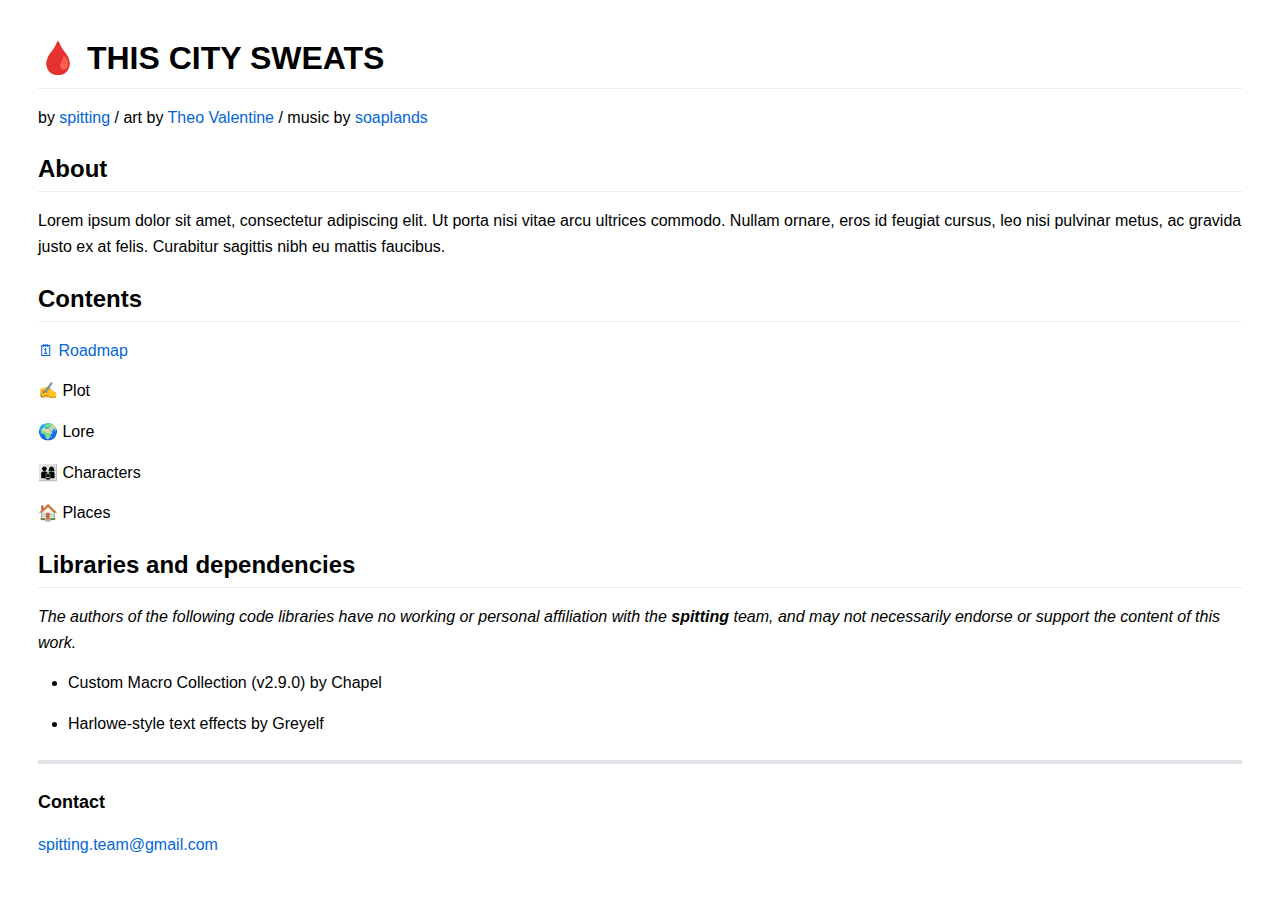
==== commit 4a7e38b3: "Update index.html" ====
--- a/index.html
+++ b/index.html
@@ -27,14 +27,6 @@
 
 <p>🏠 Places</p>
 
-<h2>Team</h2>
-
-<p>✍️ Written by <a href="https://twitter.com/spitting_team"><strong>spitting</strong></a></p>
-
-<p>🎨 Artwork by <a href="https://twitter.com/gatorbol"><strong>Theo Valentine</strong></a></p>
-
-<p>🎹 Music by <a href="https://twitter.com/soaplands"><strong>soaplands</strong></a></p>
-
 <h2>Libraries and dependencies</h2>
 
 <p><em>The authors of the following code libraries have no working or personal affiliation with the <strong>spitting </strong>team, and may not necessarily endorse or support the content of this work.</em></p>
